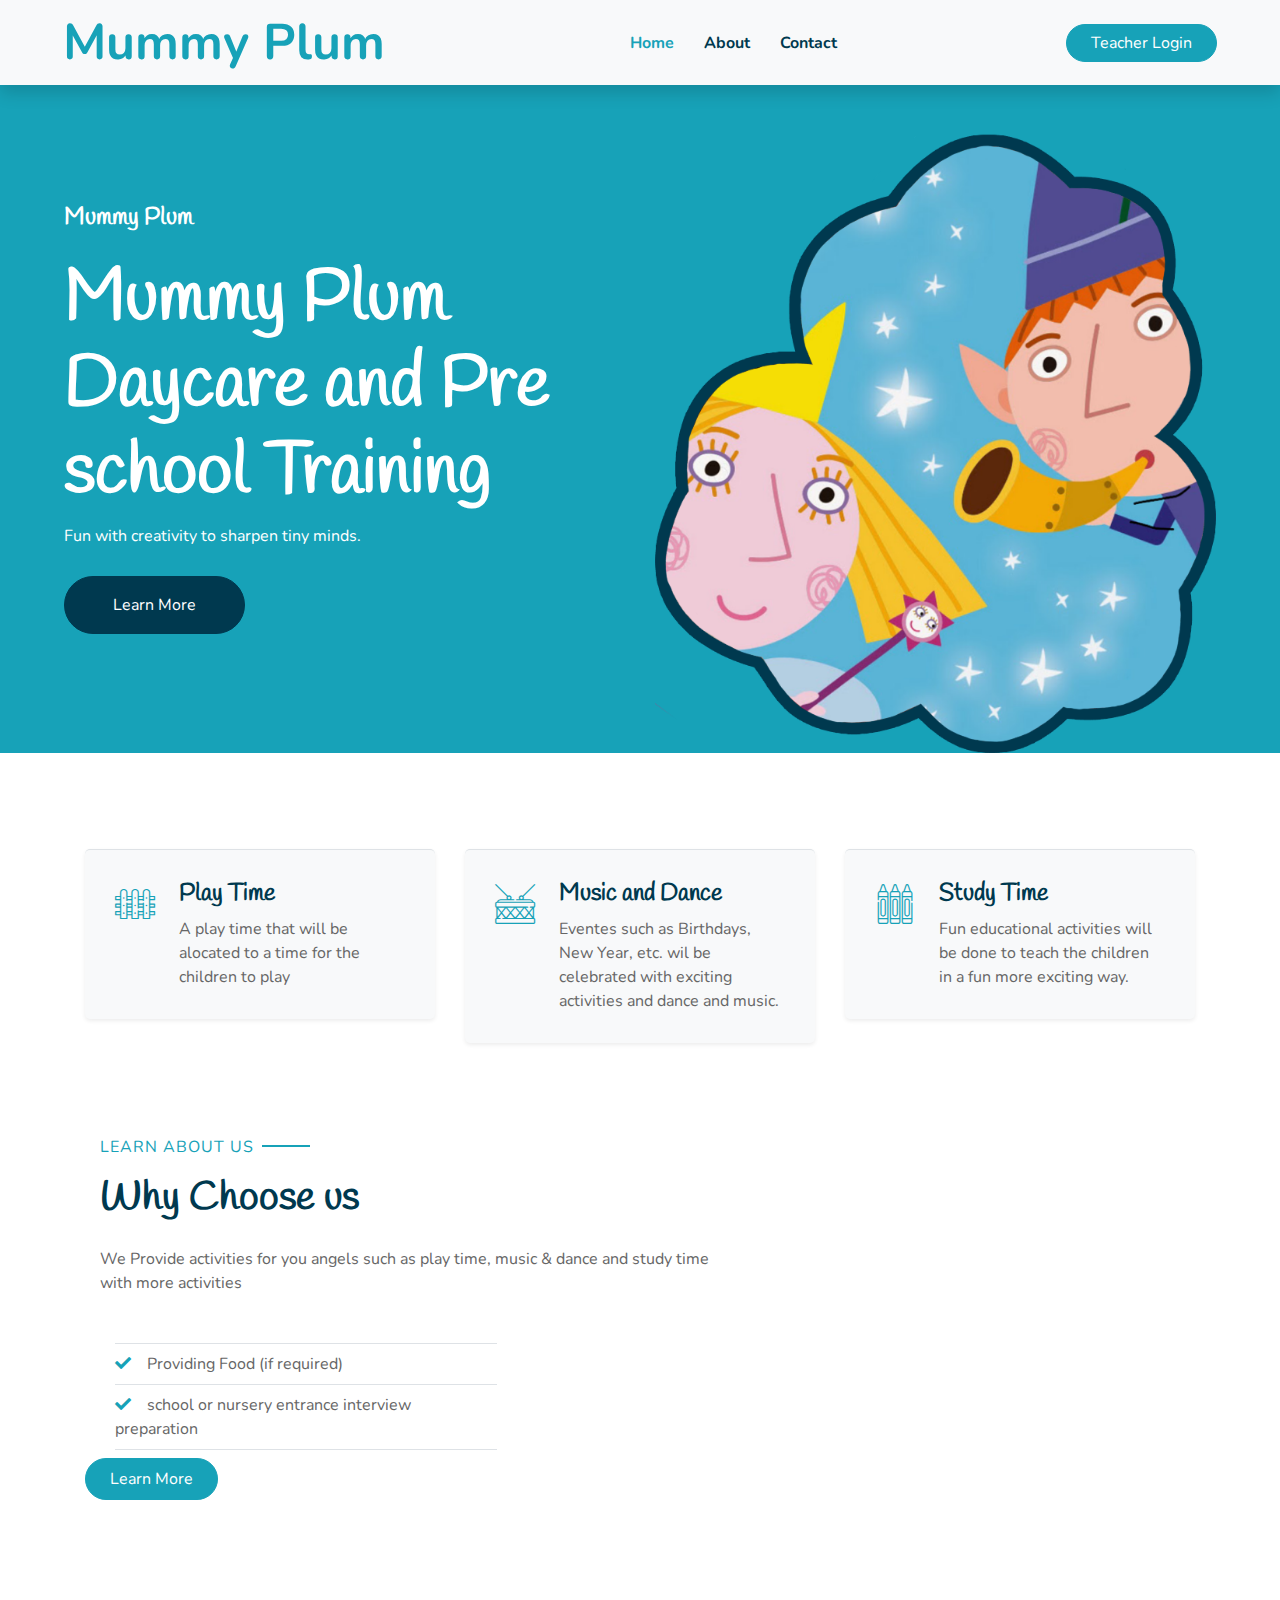
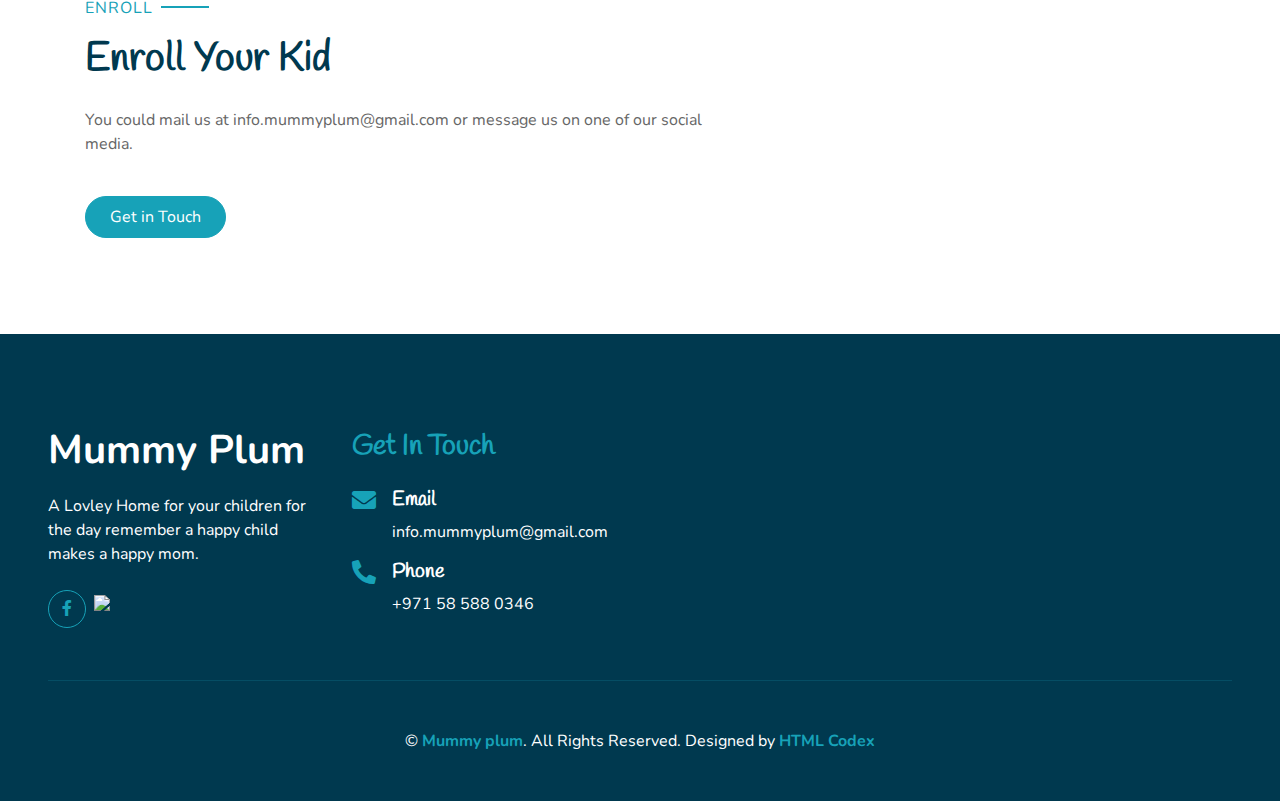
==== index.html @ f296e5bf "donate" ====
<!DOCTYPE html>
<html lang="en">

<head>
    <meta charset="utf-8">
    <title>Mummy Plum</title>
    <meta content="width=device-width, initial-scale=1.0" name="viewport">
    <meta content="Free HTML Templates" name="keywords">
    <meta content="Free HTML Templates" name="description">
    <script async src="https://pagead2.googlesyndication.com/pagead/js/adsbygoogle.js?client=ca-pub-5085505464602337"
     crossorigin="anonymous"></script>
    <!-- Google tag (gtag.js) -->
    <script async src="https://www.googletagmanager.com/gtag/js?id=G-MSSKJ3GMBH"></script>
    <script>
      window.dataLayer = window.dataLayer || [];
      function gtag(){dataLayer.push(arguments);}
      gtag('js', new Date());

      gtag('config', 'G-MSSKJ3GMBH');
    </script>

    <!-- Favicon -->
    <link href="img/favicon.ico" rel="icon">

    <!-- Google Web Fonts -->
    <link rel="preconnect" href="https://fonts.gstatic.com">
    <link href="https://fonts.googleapis.com/css2?family=Handlee&family=Nunito&display=swap" rel="stylesheet">

    <!-- Font Awesome -->
    <link href="https://cdnjs.cloudflare.com/ajax/libs/font-awesome/5.10.0/css/all.min.css" rel="stylesheet">

    <!-- Flaticon Font -->
    <link href="lib/flaticon/font/flaticon.css" rel="stylesheet">

    <!-- Libraries Stylesheet -->
    <link href="lib/owlcarousel/assets/owl.carousel.min.css" rel="stylesheet">
    <link href="lib/lightbox/css/lightbox.min.css" rel="stylesheet">

    <!-- Customized Bootstrap Stylesheet -->
    <link href="css/style.css" rel="stylesheet">
</head>

<body>
    <!-- Navbar Start -->
    <div class="container-fluid bg-light position-relative shadow">
        <nav class="navbar navbar-expand-lg bg-light navbar-light py-3 py-lg-0 px-0 px-lg-5">
            <a href="index.html" class="navbar-brand font-weight-bold text-secondary" style="font-size: 50px;">
              <!--  <i class="flaticon-043-teddy-bear"></i> -->
                <span class="text-primary">Mummy Plum</span>
            </a>
            <button type="button" class="navbar-toggler" data-toggle="collapse" data-target="#navbarCollapse">
                <span class="navbar-toggler-icon"></span>
            </button>
            <div class="collapse navbar-collapse justify-content-between" id="navbarCollapse">
                <div class="navbar-nav font-weight-bold mx-auto py-0">
                    <a href="index.html" class="nav-item nav-link active">Home</a>
                    <a href="about.html" class="nav-item nav-link">About</a>
        <!--              <a href="class.html" class="nav-item nav-link">Classes</a>
                  <a href="team.html" class="nav-item nav-link">Teachers</a>
                    <a href="gallery.html" class="nav-item nav-link">Gallery</a>
                    <div class="nav-item dropdown">
                        <a href="#" class="nav-link dropdown-toggle" data-toggle="dropdown">Pages</a>
                        <div class="dropdown-menu rounded-0 m-0">
                            <a href="blog.html" class="dropdown-item">Blog Grid</a>
                            <a href="single.html" class="dropdown-item">Blog Detail</a>
                        </div>
                    </div> -->
                    <a href="contact.html" class="nav-item nav-link">Contact</a>
                </div>
                <a href="http://192.168.211.1/attendance-php/index.php" class="btn btn-primary px-4">Teacher Login</a>
            </div>
        </nav>
    </div>
    <!-- Navbar End -->


    <!-- Header Start -->
    <script src="https://apps.elfsight.com/p/platform.js" defer></script>
    <div class="elfsight-app-9c8aad02-a814-48ae-8482-3a5c545f2a5e"></div>
    <div class="container-fluid bg-primary px-0 px-md-5 mb-5">
        <div class="row align-items-center px-3">
            <div class="col-lg-6 text-center text-lg-left">
                <h4 class="text-white mb-4 mt-5 mt-lg-0">Mummy Plum</h4>
                <h1 class="display-3 font-weight-bold text-white">Mummy Plum Daycare and Pre school Training</h1>
                <p class="text-white mb-4">Fun with creativity to sharpen tiny minds.</p>
                <a href="about.html" class="btn btn-secondary mt-1 py-3 px-5">Learn More</a>
            </div>
                <div class="col-lg-6 text-center text-lg-right">
                <img class="img-fluid mt-5" src="img/uh.png" alt="">
            </div> 
        </div>
    </div>
    <!-- Header End -->


    <!-- Facilities Start -->
    <div class="container-fluid pt-5">
        <div class="container pb-3">
            <div class="row">
                <div class="col-lg-4 col-md-6 pb-1">
                    <div class="d-flex bg-light shadow-sm border-top rounded mb-4" style="padding: 30px;">
                        <i class="flaticon-050-fence h1 font-weight-normal text-primary mb-3"></i>
                        <div class="pl-4">
                            <h4>Play Time</h4>
                            <p class="m-0">A play time that will be alocated to a time for the children to play</p>
                        </div>
                    </div>
                </div>
                <div class="col-lg-4 col-md-6 pb-1">
                    <div class="d-flex bg-light shadow-sm border-top rounded mb-4" style="padding: 30px;">
                        <i class="flaticon-022-drum h1 font-weight-normal text-primary mb-3"></i>
                        <div class="pl-4">
                            <h4>Music and Dance</h4>
                            <p class="m-0">Eventes such as Birthdays, New Year, etc. wil be celebrated with exciting activities and dance and music.</p>
                        </div>
                    </div>
                </div>
                <div class="col-lg-4 col-md-6 pb-1">
                    <div class="d-flex bg-light shadow-sm border-top rounded mb-4" style="padding: 30px;">
                        <i class="flaticon-030-crayons h1 font-weight-normal text-primary mb-3"></i>
                        <div class="pl-4">
                            <h4>Study Time</h4>
                            <p class="m-0">Fun educational activities will be done to teach the children in a fun more exciting way.</p>
                        </div>
                    </div>
                </div>
 <!--                <div class="col-lg-4 col-md-6 pb-1">
                    <div class="d-flex bg-light shadow-sm border-top rounded mb-4" style="padding: 30px;">
                        <i class="flaticon-047-backpack h1 font-weight-normal text-primary mb-3"></i>
                        <div class="pl-4">
                            <h4>Safe Transportation</h4>
                            <p class="m-0">Kasd labore kasd et dolor est rebum dolor ut, clita dolor vero lorem amet elitr vero...</p>
                        </div>
                    </div>
                </div>
              <div class="col-lg-4 col-md-6 pb-1">
                    <div class="d-flex bg-light shadow-sm border-top rounded mb-4" style="padding: 30px;">
                        <i class="flaticon-025-sandwich h1 font-weight-normal text-primary mb-3"></i>
                        <div class="pl-4">
                            <h4>Healthy food</h4>
                            <p class="m-0">Kasd labore kasd et dolor est rebum dolor ut, clita dolor vero lorem amet elitr vero...</p>
                        </div>
                    </div>
                </div>
                <div class="col-lg-4 col-md-6 pb-1">
                    <div class="d-flex bg-light shadow-sm border-top rounded mb-4" style="padding: 30px;">
                        <i class="flaticon-047-backpack h1 font-weight-normal text-primary mb-3"></i>
                        <div class="pl-4">
                            <h4>Educational Tour</h4>
                            <p class="m-0">Kasd labore kasd et dolor est rebum dolor ut, clita dolor vero lorem amet elitr vero...</p>
                        </div>
                    </div>
                </div>--> 
            </div>
        </div>
    </div>
    <!-- Facilities Start -->


    <!-- About Start -->
    <div class="container-fluid py-5">
        <div class="container">
            <div class="row align-items-center">
<!--              <div class="col-lg-5"> -->    
<!--                    <img class="img-fluid rounded mb-5 mb-lg-0" src="img/about-1.jpg" alt=""> -->
                </div>
                <div class="col-lg-7">
                    <p class="section-title pr-5"><span class="pr-2">Learn About Us</span></p>
                    <h1 class="mb-4">Why Choose us</h1>
                    <p>We Provide activities for you angels such as play time, music & dance and study time with more activities</p>
                    <div class="row pt-2 pb-4">
<!--                        <div class="col-6 col-md-4">
                        <img class="img-fluid rounded" src="img/about-2.jpg" alt="">
-->
                        </div>
                        <div class="col-6 col-md-8">
                            <ul class="list-inline m-0">
                                <li class="py-2 border-top border-bottom"><i class="fa fa-check text-primary mr-3"></i>Providing Food (if required)</li>
                                <li class="py-2 border-bottom"><i class="fa fa-check text-primary mr-3"></i>school or nursery entrance interview preparation</li>
                            </ul>
                        </div>
                    </div>
                    <a href="about.html" class="btn btn-primary mt-2 py-2 px-4">Learn More</a>
                </div>
            </div>
        </div>
    </div>
    <!-- About End -->


    <!-- Class Start -->
    <!--<div class="container-fluid pt-5">
        <div class="container">
            <div class="text-center pb-2">
                <p class="section-title px-5"><span class="px-2">Popular Classes</span></p>
                <h1 class="mb-4">Classes for Your Kids</h1>
            </div>
            <div class="row">
                <div class="col-lg-4 mb-5">
                    <div class="card border-0 bg-light shadow-sm pb-2">
                        <img class="card-img-top mb-2" src="img/class-1.jpg" alt="">
                        <div class="card-body text-center">
                            <h4 class="card-title">Drawing Class</h4>
                            <p class="card-text">Justo ea diam stet diam ipsum no sit, ipsum vero et et diam ipsum duo et no et, ipsum ipsum erat duo amet clita duo</p>
                        </div>
                        <div class="card-footer bg-transparent py-4 px-5">
                            <div class="row border-bottom">
                                <div class="col-6 py-1 text-right border-right"><strong>Age of Kids</strong></div>
                                <div class="col-6 py-1">3 - 6 Years</div>
                            </div>
                            <div class="row border-bottom">
                                <div class="col-6 py-1 text-right border-right"><strong>Total Seats</strong></div>
                                <div class="col-6 py-1">40 Seats</div>
                            </div>
                            <div class="row border-bottom">
                                <div class="col-6 py-1 text-right border-right"><strong>Class Time</strong></div>
                                <div class="col-6 py-1">08:00 - 10:00</div>
                            </div>
                            <div class="row">
                                <div class="col-6 py-1 text-right border-right"><strong>Tution Fee</strong></div>
                                <div class="col-6 py-1">$290 / Month</div>
                            </div>
                        </div>
                        <a href="" class="btn btn-primary px-4 mx-auto mb-4">Join Now</a>
                    </div>
                </div>
                <div class="col-lg-4 mb-5">
                    <div class="card border-0 bg-light shadow-sm pb-2">
                        <img class="card-img-top mb-2" src="img/class-2.jpg" alt="">
                        <div class="card-body text-center">
                            <h4 class="card-title">Language Learning</h4>
                            <p class="card-text">Justo ea diam stet diam ipsum no sit, ipsum vero et et diam ipsum duo et no et, ipsum ipsum erat duo amet clita duo</p>
                        </div>
                        <div class="card-footer bg-transparent py-4 px-5">
                            <div class="row border-bottom">
                                <div class="col-6 py-1 text-right border-right"><strong>Age of Kids</strong></div>
                                <div class="col-6 py-1">3 - 6 Years</div>
                            </div>
                            <div class="row border-bottom">
                                <div class="col-6 py-1 text-right border-right"><strong>Total Seats</strong></div>
                                <div class="col-6 py-1">40 Seats</div>
                            </div>
                            <div class="row border-bottom">
                                <div class="col-6 py-1 text-right border-right"><strong>Class Time</strong></div>
                                <div class="col-6 py-1">08:00 - 10:00</div>
                            </div>
                            <div class="row">
                                <div class="col-6 py-1 text-right border-right"><strong>Tution Fee</strong></div>
                                <div class="col-6 py-1">$290 / Month</div>
                            </div>
                        </div>
                        <a href="" class="btn btn-primary px-4 mx-auto mb-4">Join Now</a>
                    </div>
                </div>
                <div class="col-lg-4 mb-5">
                    <div class="card border-0 bg-light shadow-sm pb-2">
                        <img class="card-img-top mb-2" src="img/class-3.jpg" alt="">
                        <div class="card-body text-center">
                            <h4 class="card-title">Basic Science</h4>
                            <p class="card-text">Justo ea diam stet diam ipsum no sit, ipsum vero et et diam ipsum duo et no et, ipsum ipsum erat duo amet clita duo</p>
                        </div>
                        <div class="card-footer bg-transparent py-4 px-5">
                            <div class="row border-bottom">
                                <div class="col-6 py-1 text-right border-right"><strong>Age of Kids</strong></div>
                                <div class="col-6 py-1">3 - 6 Years</div>
                            </div>
                            <div class="row border-bottom">
                                <div class="col-6 py-1 text-right border-right"><strong>Total Seats</strong></div>
                                <div class="col-6 py-1">40 Seats</div>
                            </div>
                            <div class="row border-bottom">
                                <div class="col-6 py-1 text-right border-right"><strong>Class Time</strong></div>
                                <div class="col-6 py-1">08:00 - 10:00</div>
                            </div>
                            <div class="row">
                                <div class="col-6 py-1 text-right border-right"><strong>Tution Fee</strong></div>
                                <div class="col-6 py-1">$290 / Month</div>
                            </div>
                        </div>
                        <a href="" class="btn btn-primary px-4 mx-auto mb-4">Join Now</a>
                    </div>
                </div>
            </div>
        </div>
    </div>
    <!-- Class End --> 

    <!-- Registration Start -->
    <div class="container-fluid py-5">
        <div class="container">
            <div class="row align-items-center">
                <div class="col-lg-7 mb-5 mb-lg-0">
                    <p class="section-title pr-5"><span class="pr-2">Enroll</span></p>
                    <h1 class="mb-4">Enroll Your Kid</h1>
                    <p>You could mail us at info.mummyplum@gmail.com or message us on one of our social media.</p>
                    <ul class="list-inline m-0">
                   <!--  <li class="py-2"><i class="fa fa-check text-success mr-3"></i></li>
                        <li class="py-2"><i class="fa fa-check text-success mr-3"></i>Etsea et sit dolor amet ipsum</li>
                        <li class="py-2"><i class="fa fa-check text-success mr-3"></i>Diam dolor diam elitripsum vero.</li> -->
                    </ul>
                    <a href="contact.html" class="btn btn-primary mt-4 py-2 px-4">Get in Touch</a>
                </div>
 <!--                   <div class="card border-0">
                        <div class="card-header bg-secondary text-center p-4">
                            <h1 class="text-white m-0">Book A Seat</h1>
                        </div>
                        <div class="card-body rounded-bottom bg-primary p-5">
                            <form>
                                <div class="form-group">
                                    <input type="text" class="form-control border-0 p-4" placeholder="Your Name" required="required" />
                                </div>
                                <div class="form-group">
                                    <input type="email" class="form-control border-0 p-4" placeholder="Your Email" required="required" />
                                </div>
                                <div class="form-group">
                                    <select class="custom-select border-0 px-4" style="height: 47px;">
                                        <option selected>Select A Class</option>
                                        <option value="1">Class 1</option>
                                        <option value="2">Class 1</option>
                                        <option value="3">Class 1</option>
                                    </select>
                                </div>
                                <div>
                                    <button class="btn btn-secondary btn-block border-0 py-3" type="submit">Book Now</button>
                                </div>
                            </form>
                        </div>
                    </div>
                </div> -->
            </div>
        </div>
    </div>
    <!-- Registration End -->


    <!-- Team Start -->
    <!-- <div class="container-fluid pt-5">
        <div class="container">
            <div class="text-center pb-2">
                <p class="section-title px-5"><span class="px-2">Our Teachers</span></p>
                <h1 class="mb-4">Meet Our Teachers</h1>
            </div>
            <div class="row">
                <div class="col-md-6 col-lg-3 text-center team mb-5">
                    <div class="position-relative overflow-hidden mb-4" style="border-radius: 100%;">
                        <img class="img-fluid w-100" src="img/team-1.jpg" alt="" >
                        <div
                            class="team-social d-flex align-items-center justify-content-center w-100 h-100 position-absolute">
                            <a class="btn btn-outline-light text-center mr-2 px-0" style="width: 38px; height: 38px;"
                                href="#"><i class="fab fa-twitter"></i></a>
                            <a class="btn btn-outline-light text-center mr-2 px-0" style="width: 38px; height: 38px;"
                                href="#"><i class="fab fa-facebook-f"></i></a>
                            <a class="btn btn-outline-light text-center px-0" style="width: 38px; height: 38px;"
                                href="#"><i class="fab fa-linkedin-in"></i></a>
                        </div>
                    </div>
                    <h4>Julia Smith</h4>
                    <i>Music Teacher</i>
                </div>
                <div class="col-md-6 col-lg-3 text-center team mb-5">
                    <div class="position-relative overflow-hidden mb-4" style="border-radius: 100%;">
                        <img class="img-fluid w-100" src="img/team-2.jpg" alt="" >
                        <div
                            class="team-social d-flex align-items-center justify-content-center w-100 h-100 position-absolute">
                            <a class="btn btn-outline-light text-center mr-2 px-0" style="width: 38px; height: 38px;"
                                href="#"><i class="fab fa-twitter"></i></a>
                            <a class="btn btn-outline-light text-center mr-2 px-0" style="width: 38px; height: 38px;"
                                href="#"><i class="fab fa-facebook-f"></i></a>
                            <a class="btn btn-outline-light text-center px-0" style="width: 38px; height: 38px;"
                                href="#"><i class="fab fa-linkedin-in"></i></a>
                        </div>
                    </div>
                    <h4>Jhon Doe</h4>
                    <i>Language Teacher</i>
                </div>
                <div class="col-md-6 col-lg-3 text-center team mb-5">
                    <div class="position-relative overflow-hidden mb-4" style="border-radius: 100%;">
                        <img class="img-fluid w-100" src="img/team-3.jpg" alt="" >
                        <div
                            class="team-social d-flex align-items-center justify-content-center w-100 h-100 position-absolute">
                            <a class="btn btn-outline-light text-center mr-2 px-0" style="width: 38px; height: 38px;"
                                href="#"><i class="fab fa-twitter"></i></a>
                            <a class="btn btn-outline-light text-center mr-2 px-0" style="width: 38px; height: 38px;"
                                href="#"><i class="fab fa-facebook-f"></i></a>
                            <a class="btn btn-outline-light text-center px-0" style="width: 38px; height: 38px;"
                                href="#"><i class="fab fa-linkedin-in"></i></a>
                        </div>
                    </div>
                    <h4>Mollie Ross</h4>
                    <i>Dance Teacher</i>
                </div>
                <div class="col-md-6 col-lg-3 text-center team mb-5">
                    <div class="position-relative overflow-hidden mb-4" style="border-radius: 100%;">
                        <img class="img-fluid w-100" src="img/team-4.jpg" alt="" >
                        <div
                            class="team-social d-flex align-items-center justify-content-center w-100 h-100 position-absolute">
                            <a class="btn btn-outline-light text-center mr-2 px-0" style="width: 38px; height: 38px;"
                                href="#"><i class="fab fa-twitter"></i></a>
                            <a class="btn btn-outline-light text-center mr-2 px-0" style="width: 38px; height: 38px;"
                                href="#"><i class="fab fa-facebook-f"></i></a>
                            <a class="btn btn-outline-light text-center px-0" style="width: 38px; height: 38px;"
                                href="#"><i class="fab fa-linkedin-in"></i></a>
                        </div>
                    </div>
                    <h4>Donald John</h4>
                    <i>Art Teacher</i>
                </div>
            </div>
        </div>
    </div>
-->
    <!-- Team End --> 


    <!-- Testimonial Start -->
  <!--   <div class="container-fluid py-5">
        <div class="container p-0">
            <div class="text-center pb-2">
                <p class="section-title px-5"><span class="px-2">Testimonial</span></p>
                <h1 class="mb-4">What Parents Say!</h1>
            </div>
            <div class="owl-carousel testimonial-carousel">
                <div class="testimonial-item px-3">
                    <div class="bg-light shadow-sm rounded mb-4 p-4">
                        <h3 class="fas fa-quote-left text-primary mr-3"></h3>
                        Sed ea amet kasd elitr stet, stet rebum et ipsum est duo elitr eirmod clita lorem. Dolor tempor ipsum clita
                    </div>
                    <div class="d-flex align-items-center">
                        <img class="rounded-circle" src="img/testimonial-1.jpg" style="width: 70px; height: 70px;" alt="Image">
                        <div class="pl-3">
                            <h5>Parent Name</h5>
                            <i>Profession</i>
                        </div>
                    </div>
                </div>
                <div class="testimonial-item px-3">
                    <div class="bg-light shadow-sm rounded mb-4 p-4">
                        <h3 class="fas fa-quote-left text-primary mr-3"></h3>
                        Sed ea amet kasd elitr stet, stet rebum et ipsum est duo elitr eirmod clita lorem. Dolor tempor ipsum clita
                    </div>
                    <div class="d-flex align-items-center">
                        <img class="rounded-circle" src="img/testimonial-2.jpg" style="width: 70px; height: 70px;" alt="Image">
                        <div class="pl-3">
                            <h5>Parent Name</h5>
                            <i>Profession</i>
                        </div>
                    </div>
                </div>
                <div class="testimonial-item px-3">
                    <div class="bg-light shadow-sm rounded mb-4 p-4">
                        <h3 class="fas fa-quote-left text-primary mr-3"></h3>
                        Sed ea amet kasd elitr stet, stet rebum et ipsum est duo elitr eirmod clita lorem. Dolor tempor ipsum clita
                    </div>
                    <div class="d-flex align-items-center">
                        <img class="rounded-circle" src="img/testimonial-3.jpg" style="width: 70px; height: 70px;" alt="Image">
                        <div class="pl-3">
                            <h5>Parent Name</h5>
                            <i>Profession</i>
                        </div>
                    </div>
                </div>
                <div class="testimonial-item px-3">
                    <div class="bg-light shadow-sm rounded mb-4 p-4">
                        <h3 class="fas fa-quote-left text-primary mr-3"></h3>
                        Sed ea amet kasd elitr stet, stet rebum et ipsum est duo elitr eirmod clita lorem. Dolor tempor ipsum clita
                    </div>
                    <div class="d-flex align-items-center">
                        <img class="rounded-circle" src="img/testimonial-4.jpg" style="width: 70px; height: 70px;" alt="Image">
                        <div class="pl-3">
                            <h5>Parent Name</h5>
                            <i>Profession</i>
                        </div>
                    </div>
                </div>
            </div>
        </div>
    </div> 
-->
    <!-- Testimonial End --> 


    <!-- Blog Start -->
    <!--
    <div class="container-fluid pt-5">
        <div class="container">
            <div class="text-center pb-2">
                <p class="section-title px-5"><span class="px-2">Latest Blog</span></p>
                <h1 class="mb-4">Latest Articles From Blog</h1>
            </div>
            <div class="row pb-3">
                <div class="col-lg-4 mb-4">
                    <div class="card border-0 shadow-sm mb-2">
                        <img class="card-img-top mb-2" src="img/blog-1.jpg" alt="">
                        <div class="card-body bg-light text-center p-4">
                            <h4 class="">Diam amet eos at no eos</h4>
                            <div class="d-flex justify-content-center mb-3">
                                <small class="mr-3"><i class="fa fa-user text-primary"></i> Admin</small>
                                <small class="mr-3"><i class="fa fa-folder text-primary"></i> Web Design</small>
                                <small class="mr-3"><i class="fa fa-comments text-primary"></i> 15</small>
                            </div>
                            <p>Sed kasd sea sed at elitr sed ipsum justo, sit nonumy diam eirmod, duo et sed sit eirmod kasd clita tempor dolor stet lorem. Tempor ipsum justo amet stet...</p>
                            <a href="" class="btn btn-primary px-4 mx-auto my-2">Read More</a>
                        </div>
                    </div>
                </div>
                <div class="col-lg-4 mb-4">
                    <div class="card border-0 shadow-sm mb-2">
                        <img class="card-img-top mb-2" src="img/blog-2.jpg" alt="">
                        <div class="card-body bg-light text-center p-4">
                            <h4 class="">Diam amet eos at no eos</h4>
                            <div class="d-flex justify-content-center mb-3">
                                <small class="mr-3"><i class="fa fa-user text-primary"></i> Admin</small>
                                <small class="mr-3"><i class="fa fa-folder text-primary"></i> Web Design</small>
                                <small class="mr-3"><i class="fa fa-comments text-primary"></i> 15</small>
                            </div>
                            <p>Sed kasd sea sed at elitr sed ipsum justo, sit nonumy diam eirmod, duo et sed sit eirmod kasd clita tempor dolor stet lorem. Tempor ipsum justo amet stet...</p>
                            <a href="" class="btn btn-primary px-4 mx-auto my-2">Read More</a>
                        </div>
                    </div>
                </div>
                <div class="col-lg-4 mb-4">
                    <div class="card border-0 shadow-sm mb-2">
                        <img class="card-img-top mb-2" src="img/blog-3.jpg" alt="">
                        <div class="card-body bg-light text-center p-4">
                            <h4 class="">Diam amet eos at no eos</h4>
                            <div class="d-flex justify-content-center mb-3">
                                <small class="mr-3"><i class="fa fa-user text-primary"></i> Admin</small>
                                <small class="mr-3"><i class="fa fa-folder text-primary"></i> Web Design</small>
                                <small class="mr-3"><i class="fa fa-comments text-primary"></i> 15</small>
                            </div>
                            <p>Sed kasd sea sed at elitr sed ipsum justo, sit nonumy diam eirmod, duo et sed sit eirmod kasd clita tempor dolor stet lorem. Tempor ipsum justo amet stet...</p>
                            <a href="" class="btn btn-primary px-4 mx-auto my-2">Read More</a>
                        </div>
                    </div>
                </div>
            </div>
        </div>
    </div>
-->
    <!-- Blog End -->


    <!-- Footer Start -->
    <div class="container-fluid bg-secondary text-white mt-5 py-5 px-sm-3 px-md-5">
        <div class="row pt-5">
            <div class="col-lg-3 col-md-6 mb-5">
                <a href="" class="navbar-brand font-weight-bold text-primary m-0 mb-4 p-0" style="font-size: 40px; line-height: 40px;">
<!---                    <i class="flaticon-043-teddy-bear"></i> -->
                    <span class="text-white">Mummy Plum</span>
                </a>
                <p>A Lovley Home for your children for the day remember a happy child makes a happy mom.</p>
                <div class="d-flex justify-content-start mt-4">
                
                    <a class="btn btn-outline-primary rounded-circle text-center mr-2 px-0"
                        style="width: 38px; height: 38px;" href="https://www.facebook.com/mummyplumdp.ae"><i class="fab fa-facebook-f"></i></a>
              <!--          <a class="btn btn-outline-primary rounded-circle text-center mr-2 px-0"
                        style="width: 38px; height: 38px;" href="#"><i class="fab fa-twitter"></i></a>
                        <a class="btn btn-outline-primary rounded-circle text-center mr-2 px-0"
                        style="width: 38px; height: 38px;" href="#"><i class="fab fa-dubizzle"></i></a>
                    <a class="btn btn-outline-primary rounded-circle text-center mr-2 px-0"
                        style="width: 38px; height: 38px;" href="#"><i class="fab fa-instagram"></i></a>
                -->
		<a class="suppoprt-me" href="https://www.buymeacoffee.com/mummyplum" target="_blank"><img src="https://img.buymeacoffee.com/button-api/?text=Buy me a Coffee&nbsp&emoji=&slug=marioduarte&button_colour=FF5F5F&font_colour=ffffff&font_family=Cookie&outline_colour=000000&coffee_colour=FFDD00"></a>
                </div>

            </div>
            <div class="col-lg-3 col-md-6 mb-5">
                <h3 class="text-primary mb-4">Get In Touch</h3>
                <div class="d-flex">
  <!--                  <h4 class="fa fa-map-marker-alt text-primary"></h4>
                 <div class="pl-3">
                        <h5 class="text-white">Address</h5>
                        <p>123 Street, New York, USA</p>
                    
                    </div> -->
                </div>
                <div class="d-flex">
                    <h4 class="fa fa-envelope text-primary"></h4>
                    <div class="pl-3">
                        <h5 class="text-white">Email</h5>
                        <p>info.mummyplum@gmail.com</p>
                    </div>
                </div>
                <div class="d-flex">
                    <h4 class="fa fa-phone-alt text-primary"></h4>
                    <div class="pl-3">
                        <h5 class="text-white">Phone</h5>
                        <p>+971 58 588 0346</p>
                    </div>
                </div>
            </div>
            <div class="col-lg-3 col-md-6 mb-5">
 <!--               <h3 class="text-primary mb-4">Quick Links</h3>
                <div class="d-flex flex-column justify-content-start">
                    <a class="text-white mb-2" href="#"><i class="fa fa-angle-right mr-2"></i>Home</a>
                    <a class="text-white mb-2" href="#"><i class="fa fa-angle-right mr-2"></i>About Us</a>
                    <a class="text-white mb-2" href="#"><i class="fa fa-angle-right mr-2"></i>Our Classes</a>
                    <a class="text-white mb-2" href="#"><i class="fa fa-angle-right mr-2"></i>Our Teachers</a>
                    <a class="text-white mb-2" href="#"><i class="fa fa-angle-right mr-2"></i>Our Blog</a>
                    <a class="text-white" href="#"><i class="fa fa-angle-right mr-2"></i>Contact Us</a>
                </div>
            </div>
            <div class="col-lg-3 col-md-6 mb-5">
                <h3 class="text-primary mb-4">Newsletter</h3>
                <form action="">
                    <div class="form-group">
                        <input type="text" class="form-control border-0 py-4" placeholder="Your Name" required="required" />
                    </div>
                    <div class="form-group">
                        <input type="email" class="form-control border-0 py-4" placeholder="Your Email"
                            required="required" />
                    </div> 
                    <div>
                        <button class="btn btn-primary btn-block border-0 py-3" type="submit">Submit Now</button>
                    </div> -->
                </form>
            </div>
        </div>
        <div class="container-fluid pt-5" style="border-top: 1px solid rgba(23, 162, 184, .2);;">
            <p class="m-0 text-center text-white">
                &copy; <a class="text-primary font-weight-bold" href="#">Mummy plum</a>. All Rights Reserved. 
				
				<!--/*** This template is free as long as you keep the footer author’s credit link/attribution link/backlink. If you'd like to use the template without the footer author’s credit link/attribution link/backlink, you can purchase the Credit Removal License from "https://htmlcodex.com/credit-removal". Thank you for your support. ***/-->
				Designed by <a class="text-primary font-weight-bold" href="https://htmlcodex.com">HTML Codex</a>
            </p>
        </div>
    </div>
    <!-- Footer End -->


    <!-- Back to Top -->
    <a href="#" class="btn btn-primary p-3 back-to-top"><i class="fa fa-angle-double-up"></i></a>


    <!-- JavaScript Libraries -->
    <script src="https://code.jquery.com/jquery-3.4.1.min.js"></script>
    <script src="https://stackpath.bootstrapcdn.com/bootstrap/4.4.1/js/bootstrap.bundle.min.js"></script>
    <script src="lib/easing/easing.min.js"></script>
    <script src="lib/owlcarousel/owl.carousel.min.js"></script>
    <script src="lib/isotope/isotope.pkgd.min.js"></script>
    <script src="lib/lightbox/js/lightbox.min.js"></script>

    <!-- Contact Javascript File -->
    <script src="mail/jqBootstrapValidation.min.js"></script>
    <script src="mail/contact.js"></script>

    <!-- Template Javascript -->
    <script src="js/main.js"></script>
</body>

</html>
---- lib/flaticon/font/flaticon.css ----
@font-face {
  font-family: "Flaticon";
  src: url("./Flaticon.eot");
  src: url("./Flaticon.eot?#iefix") format("embedded-opentype"),
       url("./Flaticon.woff2") format("woff2"),
       url("./Flaticon.woff") format("woff"),
       url("./Flaticon.ttf") format("truetype"),
       url("./Flaticon.svg#Flaticon") format("svg");
  font-weight: normal;
  font-style: normal;
}

@media screen and (-webkit-min-device-pixel-ratio:0) {
  @font-face {
    font-family: "Flaticon";
    src: url("./Flaticon.svg#Flaticon") format("svg");
  }
}

[class^="flaticon-"]:before, [class*=" flaticon-"]:before,
[class^="flaticon-"]:after, [class*=" flaticon-"]:after {   
  font-family: Flaticon;
        font-size: 20px;
font-style: normal;
margin-left: 20px;
}

.flaticon-001-swing:before { content: "\f100"; }
.flaticon-002-bricks:before { content: "\f101"; }
.flaticon-003-feeding-bottle:before { content: "\f102"; }
.flaticon-004-balloons:before { content: "\f103"; }
.flaticon-005-marker:before { content: "\f104"; }
.flaticon-006-spinning-top:before { content: "\f105"; }
.flaticon-007-sandbox:before { content: "\f106"; }
.flaticon-008-tambourine:before { content: "\f107"; }
.flaticon-009-bib:before { content: "\f108"; }
.flaticon-010-slide:before { content: "\f109"; }
.flaticon-011-mat:before { content: "\f10a"; }
.flaticon-012-kite:before { content: "\f10b"; }
.flaticon-013-brush:before { content: "\f10c"; }
.flaticon-014-blackboard:before { content: "\f10d"; }
.flaticon-015-potty:before { content: "\f10e"; }
.flaticon-016-apple:before { content: "\f10f"; }
.flaticon-017-toy-car:before { content: "\f110"; }
.flaticon-018-ball:before { content: "\f111"; }
.flaticon-019-pencil:before { content: "\f112"; }
.flaticon-020-rattle:before { content: "\f113"; }
.flaticon-021-juice-box:before { content: "\f114"; }
.flaticon-022-drum:before { content: "\f115"; }
.flaticon-023-girl:before { content: "\f116"; }
.flaticon-024-shape-toy:before { content: "\f117"; }
.flaticon-025-sandwich:before { content: "\f118"; }
.flaticon-026-paper-boat:before { content: "\f119"; }
.flaticon-027-xylophone:before { content: "\f11a"; }
.flaticon-028-kindergarten:before { content: "\f11b"; }
.flaticon-029-clock:before { content: "\f11c"; }
.flaticon-030-crayons:before { content: "\f11d"; }
.flaticon-031-bell:before { content: "\f11e"; }
.flaticon-032-book:before { content: "\f11f"; }
.flaticon-033-blocks:before { content: "\f120"; }
.flaticon-034-popsicle:before { content: "\f121"; }
.flaticon-035-table:before { content: "\f122"; }
.flaticon-036-boy:before { content: "\f123"; }
.flaticon-037-toys:before { content: "\f124"; }
.flaticon-038-locker:before { content: "\f125"; }
.flaticon-039-seesaw:before { content: "\f126"; }
.flaticon-040-puzzle:before { content: "\f127"; }
.flaticon-041-abacus:before { content: "\f128"; }
.flaticon-042-synthesizer:before { content: "\f129"; }
.flaticon-043-teddy-bear:before { content: "\f12a"; }
.flaticon-044-scissors:before { content: "\f12b"; }
.flaticon-045-cookies:before { content: "\f12c"; }
.flaticon-046-bucket:before { content: "\f12d"; }
.flaticon-047-backpack:before { content: "\f12e"; }
.flaticon-048-paper-plane:before { content: "\f12f"; }
.flaticon-049-cutlery:before { content: "\f130"; }
.flaticon-050-fence:before { content: "\f131"; }
---- css/style.css ----
/******* Bootstrap Theming ********/
/*!
 * Bootstrap v4.5.3 (https://getbootstrap.com/)
 * Copyright 2011-2020 The Bootstrap Authors
 * Copyright 2011-2020 Twitter, Inc.
 * Licensed under MIT (https://github.com/twbs/bootstrap/blob/main/LICENSE)
 */
:root {
  --blue: #007bff;
  --indigo: #6610f2;
  --purple: #6f42c1;
  --pink: #e83e8c;
  --red: #dc3545;
  --orange: #fd7e14;
  --yellow: #ffc107;
  --green: #28a745;
  --teal: #20c997;
  --cyan: #17a2b8;
  --white: #fff;
  --gray: #6c757d;
  --gray-dark: #343a40;
  --primary: #17a2b8;
  --secondary: #00394f;
  --success: #28a745;
  --info: #17a2b8;
  --warning: #ffc107;
  --danger: #dc3545;
  --light: #f8f9fa;
  --dark: #343a40;
  --breakpoint-xs: 0;
  --breakpoint-sm: 576px;
  --breakpoint-md: 768px;
  --breakpoint-lg: 992px;
  --breakpoint-xl: 1200px;
  --font-family-sans-serif: "Nunito", sans-serif;
  --font-family-monospace: SFMono-Regular, Menlo, Monaco, Consolas, "Liberation Mono", "Courier New", monospace;
}

*,
*::before,
*::after {
  box-sizing: border-box;
}

html {
  font-family: sans-serif;
  line-height: 1.15;
  -webkit-text-size-adjust: 100%;
  -webkit-tap-highlight-color: rgba(0, 0, 0, 0);
}

article, aside, figcaption, figure, footer, header, hgroup, main, nav, section {
  display: block;
}

body {
  margin: 0;
  font-family: "Nunito", sans-serif;
  font-size: 1rem;
  font-weight: 400;
  line-height: 1.5;
  color: #666666;
  text-align: left;
  background-color: #fff;
}

[tabindex="-1"]:focus:not(:focus-visible) {
  outline: 0 !important;
}

hr {
  box-sizing: content-box;
  height: 0;
  overflow: visible;
}

h1, h2, h3, h4, h5, h6 {
  margin-top: 0;
  margin-bottom: 0.5rem;
}

p {
  margin-top: 0;
  margin-bottom: 1rem;
}

abbr[title],
abbr[data-original-title] {
  text-decoration: underline;
  text-decoration: underline dotted;
  cursor: help;
  border-bottom: 0;
  text-decoration-skip-ink: none;
}

address {
  margin-bottom: 1rem;
  font-style: normal;
  line-height: inherit;
}

ol,
ul,
dl {
  margin-top: 0;
  margin-bottom: 1rem;
}

ol ol,
ul ul,
ol ul,
ul ol {
  margin-bottom: 0;
}

dt {
  font-weight: 700;
}

dd {
  margin-bottom: .5rem;
  margin-left: 0;
}

blockquote {
  margin: 0 0 1rem;
}

b,
strong {
  font-weight: bolder;
}

small {
  font-size: 80%;
}

sub,
sup {
  position: relative;
  font-size: 75%;
  line-height: 0;
  vertical-align: baseline;
}

sub {
  bottom: -.25em;
}

sup {
  top: -.5em;
}

a {
  color: #17a2b8;
  text-decoration: none;
  background-color: transparent;
}

a:hover {
  color: #0f6674;
  text-decoration: underline;
}

a:not([href]):not([class]) {
  color: inherit;
  text-decoration: none;
}

a:not([href]):not([class]):hover {
  color: inherit;
  text-decoration: none;
}

pre,
code,
kbd,
samp {
  font-family: SFMono-Regular, Menlo, Monaco, Consolas, "Liberation Mono", "Courier New", monospace;
  font-size: 1em;
}

pre {
  margin-top: 0;
  margin-bottom: 1rem;
  overflow: auto;
  -ms-overflow-style: scrollbar;
}

figure {
  margin: 0 0 1rem;
}

img {
  vertical-align: middle;
  border-style: none;
}

svg {
  overflow: hidden;
  vertical-align: middle;
}

table {
  border-collapse: collapse;
}

caption {
  padding-top: 0.75rem;
  padding-bottom: 0.75rem;
  color: #6c757d;
  text-align: left;
  caption-side: bottom;
}

th {
  text-align: inherit;
  text-align: -webkit-match-parent;
}

label {
  display: inline-block;
  margin-bottom: 0.5rem;
}

button {
  border-radius: 0;
}

button:focus {
  outline: 1px dotted;
  outline: 5px auto -webkit-focus-ring-color;
}

input,
button,
select,
optgroup,
textarea {
  margin: 0;
  font-family: inherit;
  font-size: inherit;
  line-height: inherit;
}

button,
input {
  overflow: visible;
}

button,
select {
  text-transform: none;
}

[role="button"] {
  cursor: pointer;
}

select {
  word-wrap: normal;
}

button,
[type="button"],
[type="reset"],
[type="submit"] {
  -webkit-appearance: button;
}

button:not(:disabled),
[type="button"]:not(:disabled),
[type="reset"]:not(:disabled),
[type="submit"]:not(:disabled) {
  cursor: pointer;
}

button::-moz-focus-inner,
[type="button"]::-moz-focus-inner,
[type="reset"]::-moz-focus-inner,
[type="submit"]::-moz-focus-inner {
  padding: 0;
  border-style: none;
}

input[type="radio"],
input[type="checkbox"] {
  box-sizing: border-box;
  padding: 0;
}

textarea {
  overflow: auto;
  resize: vertical;
}

fieldset {
  min-width: 0;
  padding: 0;
  margin: 0;
  border: 0;
}

legend {
  display: block;
  width: 100%;
  max-width: 100%;
  padding: 0;
  margin-bottom: .5rem;
  font-size: 1.5rem;
  line-height: inherit;
  color: inherit;
  white-space: normal;
}

@media (max-width: 1200px) {
  legend {
    font-size: calc(1.275rem + 0.3vw) ;
  }
}

progress {
  vertical-align: baseline;
}

[type="number"]::-webkit-inner-spin-button,
[type="number"]::-webkit-outer-spin-button {
  height: auto;
}

[type="search"] {
  outline-offset: -2px;
  -webkit-appearance: none;
}

[type="search"]::-webkit-search-decoration {
  -webkit-appearance: none;
}

::-webkit-file-upload-button {
  font: inherit;
  -webkit-appearance: button;
}

output {
  display: inline-block;
}

summary {
  display: list-item;
  cursor: pointer;
}

template {
  display: none;
}

[hidden] {
  display: none !important;
}

h1, h2, h3, h4, h5, h6,
.h1, .h2, .h3, .h4, .h5, .h6 {
  margin-bottom: 0.5rem;
  font-family: "Handlee", cursive;
  font-weight: bold;
  line-height: 1.2;
  color: #00394f;
}

h1, .h1 {
  font-size: 2.5rem;
}

@media (max-width: 1200px) {
  h1, .h1 {
    font-size: calc(1.375rem + 1.5vw) ;
  }
}

h2, .h2 {
  font-size: 2rem;
}

@media (max-width: 1200px) {
  h2, .h2 {
    font-size: calc(1.325rem + 0.9vw) ;
  }
}

h3, .h3 {
  font-size: 1.75rem;
}

@media (max-width: 1200px) {
  h3, .h3 {
    font-size: calc(1.3rem + 0.6vw) ;
  }
}

h4, .h4 {
  font-size: 1.5rem;
}

@media (max-width: 1200px) {
  h4, .h4 {
    font-size: calc(1.275rem + 0.3vw) ;
  }
}

h5, .h5 {
  font-size: 1.25rem;
}

h6, .h6 {
  font-size: 1rem;
}

.lead {
  font-size: 1.25rem;
  font-weight: 300;
}

.display-1 {
  font-size: 6rem;
  font-weight: 300;
  line-height: 1.2;
}

@media (max-width: 1200px) {
  .display-1 {
    font-size: calc(1.725rem + 5.7vw) ;
  }
}

.display-2 {
  font-size: 5.5rem;
  font-weight: 300;
  line-height: 1.2;
}

@media (max-width: 1200px) {
  .display-2 {
    font-size: calc(1.675rem + 5.1vw) ;
  }
}

.display-3 {
  font-size: 4.5rem;
  font-weight: 300;
  line-height: 1.2;
}

@media (max-width: 1200px) {
  .display-3 {
    font-size: calc(1.575rem + 3.9vw) ;
  }
}

.display-4 {
  font-size: 3.5rem;
  font-weight: 300;
  line-height: 1.2;
}

@media (max-width: 1200px) {
  .display-4 {
    font-size: calc(1.475rem + 2.7vw) ;
  }
}

hr {
  margin-top: 1rem;
  margin-bottom: 1rem;
  border: 0;
  border-top: 1px solid rgba(0, 0, 0, 0.1);
}

small,
.small {
  font-size: 80%;
  font-weight: 400;
}

mark,
.mark {
  padding: 0.2em;
  background-color: #fcf8e3;
}

.list-unstyled {
  padding-left: 0;
  list-style: none;
}

.list-inline {
  padding-left: 0;
  list-style: none;
}

.list-inline-item {
  display: inline-block;
}

.list-inline-item:not(:last-child) {
  margin-right: 0.5rem;
}

.initialism {
  font-size: 90%;
  text-transform: uppercase;
}

.blockquote {
  margin-bottom: 1rem;
  font-size: 1.25rem;
}

.blockquote-footer {
  display: block;
  font-size: 80%;
  color: #6c757d;
}

.blockquote-footer::before {
  content: "\2014\00A0";
}

.img-fluid {
  max-width: 100%;
  height: auto;
}

.img-thumbnail {
  padding: 0.25rem;
  background-color: #fff;
  border: 1px solid #dee2e6;
  border-radius: 5px;
  max-width: 100%;
  height: auto;
}

.figure {
  display: inline-block;
}

.figure-img {
  margin-bottom: 0.5rem;
  line-height: 1;
}

.figure-caption {
  font-size: 90%;
  color: #6c757d;
}

code {
  font-size: 87.5%;
  color: #e83e8c;
  word-wrap: break-word;
}

a > code {
  color: inherit;
}

kbd {
  padding: 0.2rem 0.4rem;
  font-size: 87.5%;
  color: #fff;
  background-color: #212529;
  border-radius: 0.2rem;
}

kbd kbd {
  padding: 0;
  font-size: 100%;
  font-weight: 700;
}

pre {
  display: block;
  font-size: 87.5%;
  color: #212529;
}

pre code {
  font-size: inherit;
  color: inherit;
  word-break: normal;
}

.pre-scrollable {
  max-height: 340px;
  overflow-y: scroll;
}

.container,
.container-fluid,
.container-sm,
.container-md,
.container-lg,
.container-xl {
  width: 100%;
  padding-right: 15px;
  padding-left: 15px;
  margin-right: auto;
  margin-left: auto;
}

@media (min-width: 576px) {
  .container, .container-sm {
    max-width: 540px;
  }
}

@media (min-width: 768px) {
  .container, .container-sm, .container-md {
    max-width: 720px;
  }
}

@media (min-width: 992px) {
  .container, .container-sm, .container-md, .container-lg {
    max-width: 960px;
  }
}

@media (min-width: 1200px) {
  .container, .container-sm, .container-md, .container-lg, .container-xl {
    max-width: 1140px;
  }
}

.row {
  display: flex;
  flex-wrap: wrap;
  margin-right: -15px;
  margin-left: -15px;
}

.no-gutters {
  margin-right: 0;
  margin-left: 0;
}

.no-gutters > .col,
.no-gutters > [class*="col-"] {
  padding-right: 0;
  padding-left: 0;
}

.col-1, .col-2, .col-3, .col-4, .col-5, .col-6, .col-7, .col-8, .col-9, .col-10, .col-11, .col-12, .col,
.col-auto, .col-sm-1, .col-sm-2, .col-sm-3, .col-sm-4, .col-sm-5, .col-sm-6, .col-sm-7, .col-sm-8, .col-sm-9, .col-sm-10, .col-sm-11, .col-sm-12, .col-sm,
.col-sm-auto, .col-md-1, .col-md-2, .col-md-3, .col-md-4, .col-md-5, .col-md-6, .col-md-7, .col-md-8, .col-md-9, .col-md-10, .col-md-11, .col-md-12, .col-md,
.col-md-auto, .col-lg-1, .col-lg-2, .col-lg-3, .col-lg-4, .col-lg-5, .col-lg-6, .col-lg-7, .col-lg-8, .col-lg-9, .col-lg-10, .col-lg-11, .col-lg-12, .col-lg,
.col-lg-auto, .col-xl-1, .col-xl-2, .col-xl-3, .col-xl-4, .col-xl-5, .col-xl-6, .col-xl-7, .col-xl-8, .col-xl-9, .col-xl-10, .col-xl-11, .col-xl-12, .col-xl,
.col-xl-auto {
  position: relative;
  width: 100%;
  padding-right: 15px;
  padding-left: 15px;
}

.col {
  flex-basis: 0;
  flex-grow: 1;
  max-width: 100%;
}

.row-cols-1 > * {
  flex: 0 0 100%;
  max-width: 100%;
}

.row-cols-2 > * {
  flex: 0 0 50%;
  max-width: 50%;
}

.row-cols-3 > * {
  flex: 0 0 33.33333%;
  max-width: 33.33333%;
}

.row-cols-4 > * {
  flex: 0 0 25%;
  max-width: 25%;
}

.row-cols-5 > * {
  flex: 0 0 20%;
  max-width: 20%;
}

.row-cols-6 > * {
  flex: 0 0 16.66667%;
  max-width: 16.66667%;
}

.col-auto {
  flex: 0 0 auto;
  width: auto;
  max-width: 100%;
}

.col-1 {
  flex: 0 0 8.33333%;
  max-width: 8.33333%;
}

.col-2 {
  flex: 0 0 16.66667%;
  max-width: 16.66667%;
}

.col-3 {
  flex: 0 0 25%;
  max-width: 25%;
}

.col-4 {
  flex: 0 0 33.33333%;
  max-width: 33.33333%;
}

.col-5 {
  flex: 0 0 41.66667%;
  max-width: 41.66667%;
}

.col-6 {
  flex: 0 0 50%;
  max-width: 50%;
}

.col-7 {
  flex: 0 0 58.33333%;
  max-width: 58.33333%;
}

.col-8 {
  flex: 0 0 66.66667%;
  max-width: 66.66667%;
}

.col-9 {
  flex: 0 0 75%;
  max-width: 75%;
}

.col-10 {
  flex: 0 0 83.33333%;
  max-width: 83.33333%;
}

.col-11 {
  flex: 0 0 91.66667%;
  max-width: 91.66667%;
}

.col-12 {
  flex: 0 0 100%;
  max-width: 100%;
}

.order-first {
  order: -1;
}

.order-last {
  order: 13;
}

.order-0 {
  order: 0;
}

.order-1 {
  order: 1;
}

.order-2 {
  order: 2;
}

.order-3 {
  order: 3;
}

.order-4 {
  order: 4;
}

.order-5 {
  order: 5;
}

.order-6 {
  order: 6;
}

.order-7 {
  order: 7;
}

.order-8 {
  order: 8;
}

.order-9 {
  order: 9;
}

.order-10 {
  order: 10;
}

.order-11 {
  order: 11;
}

.order-12 {
  order: 12;
}

.offset-1 {
  margin-left: 8.33333%;
}

.offset-2 {
  margin-left: 16.66667%;
}

.offset-3 {
  margin-left: 25%;
}

.offset-4 {
  margin-left: 33.33333%;
}

.offset-5 {
  margin-left: 41.66667%;
}

.offset-6 {
  margin-left: 50%;
}

.offset-7 {
  margin-left: 58.33333%;
}

.offset-8 {
  margin-left: 66.66667%;
}

.offset-9 {
  margin-left: 75%;
}

.offset-10 {
  margin-left: 83.33333%;
}

.offset-11 {
  margin-left: 91.66667%;
}

@media (min-width: 576px) {
  .col-sm {
    flex-basis: 0;
    flex-grow: 1;
    max-width: 100%;
  }
  .row-cols-sm-1 > * {
    flex: 0 0 100%;
    max-width: 100%;
  }
  .row-cols-sm-2 > * {
    flex: 0 0 50%;
    max-width: 50%;
  }
  .row-cols-sm-3 > * {
    flex: 0 0 33.33333%;
    max-width: 33.33333%;
  }
  .row-cols-sm-4 > * {
    flex: 0 0 25%;
    max-width: 25%;
  }
  .row-cols-sm-5 > * {
    flex: 0 0 20%;
    max-width: 20%;
  }
  .row-cols-sm-6 > * {
    flex: 0 0 16.66667%;
    max-width: 16.66667%;
  }
  .col-sm-auto {
    flex: 0 0 auto;
    width: auto;
    max-width: 100%;
  }
  .col-sm-1 {
    flex: 0 0 8.33333%;
    max-width: 8.33333%;
  }
  .col-sm-2 {
    flex: 0 0 16.66667%;
    max-width: 16.66667%;
  }
  .col-sm-3 {
    flex: 0 0 25%;
    max-width: 25%;
  }
  .col-sm-4 {
    flex: 0 0 33.33333%;
    max-width: 33.33333%;
  }
  .col-sm-5 {
    flex: 0 0 41.66667%;
    max-width: 41.66667%;
  }
  .col-sm-6 {
    flex: 0 0 50%;
    max-width: 50%;
  }
  .col-sm-7 {
    flex: 0 0 58.33333%;
    max-width: 58.33333%;
  }
  .col-sm-8 {
    flex: 0 0 66.66667%;
    max-width: 66.66667%;
  }
  .col-sm-9 {
    flex: 0 0 75%;
    max-width: 75%;
  }
  .col-sm-10 {
    flex: 0 0 83.33333%;
    max-width: 83.33333%;
  }
  .col-sm-11 {
    flex: 0 0 91.66667%;
    max-width: 91.66667%;
  }
  .col-sm-12 {
    flex: 0 0 100%;
    max-width: 100%;
  }
  .order-sm-first {
    order: -1;
  }
  .order-sm-last {
    order: 13;
  }
  .order-sm-0 {
    order: 0;
  }
  .order-sm-1 {
    order: 1;
  }
  .order-sm-2 {
    order: 2;
  }
  .order-sm-3 {
    order: 3;
  }
  .order-sm-4 {
    order: 4;
  }
  .order-sm-5 {
    order: 5;
  }
  .order-sm-6 {
    order: 6;
  }
  .order-sm-7 {
    order: 7;
  }
  .order-sm-8 {
    order: 8;
  }
  .order-sm-9 {
    order: 9;
  }
  .order-sm-10 {
    order: 10;
  }
  .order-sm-11 {
    order: 11;
  }
  .order-sm-12 {
    order: 12;
  }
  .offset-sm-0 {
    margin-left: 0;
  }
  .offset-sm-1 {
    margin-left: 8.33333%;
  }
  .offset-sm-2 {
    margin-left: 16.66667%;
  }
  .offset-sm-3 {
    margin-left: 25%;
  }
  .offset-sm-4 {
    margin-left: 33.33333%;
  }
  .offset-sm-5 {
    margin-left: 41.66667%;
  }
  .offset-sm-6 {
    margin-left: 50%;
  }
  .offset-sm-7 {
    margin-left: 58.33333%;
  }
  .offset-sm-8 {
    margin-left: 66.66667%;
  }
  .offset-sm-9 {
    margin-left: 75%;
  }
  .offset-sm-10 {
    margin-left: 83.33333%;
  }
  .offset-sm-11 {
    margin-left: 91.66667%;
  }
}

@media (min-width: 768px) {
  .col-md {
    flex-basis: 0;
    flex-grow: 1;
    max-width: 100%;
  }
  .row-cols-md-1 > * {
    flex: 0 0 100%;
    max-width: 100%;
  }
  .row-cols-md-2 > * {
    flex: 0 0 50%;
    max-width: 50%;
  }
  .row-cols-md-3 > * {
    flex: 0 0 33.33333%;
    max-width: 33.33333%;
  }
  .row-cols-md-4 > * {
    flex: 0 0 25%;
    max-width: 25%;
  }
  .row-cols-md-5 > * {
    flex: 0 0 20%;
    max-width: 20%;
  }
  .row-cols-md-6 > * {
    flex: 0 0 16.66667%;
    max-width: 16.66667%;
  }
  .col-md-auto {
    flex: 0 0 auto;
    width: auto;
    max-width: 100%;
  }
  .col-md-1 {
    flex: 0 0 8.33333%;
    max-width: 8.33333%;
  }
  .col-md-2 {
    flex: 0 0 16.66667%;
    max-width: 16.66667%;
  }
  .col-md-3 {
    flex: 0 0 25%;
    max-width: 25%;
  }
  .col-md-4 {
    flex: 0 0 33.33333%;
    max-width: 33.33333%;
  }
  .col-md-5 {
    flex: 0 0 41.66667%;
    max-width: 41.66667%;
  }
  .col-md-6 {
    flex: 0 0 50%;
    max-width: 50%;
  }
  .col-md-7 {
    flex: 0 0 58.33333%;
    max-width: 58.33333%;
  }
  .col-md-8 {
    flex: 0 0 66.66667%;
    max-width: 66.66667%;
  }
  .col-md-9 {
    flex: 0 0 75%;
    max-width: 75%;
  }
  .col-md-10 {
    flex: 0 0 83.33333%;
    max-width: 83.33333%;
  }
  .col-md-11 {
    flex: 0 0 91.66667%;
    max-width: 91.66667%;
  }
  .col-md-12 {
    flex: 0 0 100%;
    max-width: 100%;
  }
  .order-md-first {
    order: -1;
  }
  .order-md-last {
    order: 13;
  }
  .order-md-0 {
    order: 0;
  }
  .order-md-1 {
    order: 1;
  }
  .order-md-2 {
    order: 2;
  }
  .order-md-3 {
    order: 3;
  }
  .order-md-4 {
    order: 4;
  }
  .order-md-5 {
    order: 5;
  }
  .order-md-6 {
    order: 6;
  }
  .order-md-7 {
    order: 7;
  }
  .order-md-8 {
    order: 8;
  }
  .order-md-9 {
    order: 9;
  }
  .order-md-10 {
    order: 10;
  }
  .order-md-11 {
    order: 11;
  }
  .order-md-12 {
    order: 12;
  }
  .offset-md-0 {
    margin-left: 0;
  }
  .offset-md-1 {
    margin-left: 8.33333%;
  }
  .offset-md-2 {
    margin-left: 16.66667%;
  }
  .offset-md-3 {
    margin-left: 25%;
  }
  .offset-md-4 {
    margin-left: 33.33333%;
  }
  .offset-md-5 {
    margin-left: 41.66667%;
  }
  .offset-md-6 {
    margin-left: 50%;
  }
  .offset-md-7 {
    margin-left: 58.33333%;
  }
  .offset-md-8 {
    margin-left: 66.66667%;
  }
  .offset-md-9 {
    margin-left: 75%;
  }
  .offset-md-10 {
    margin-left: 83.33333%;
  }
  .offset-md-11 {
    margin-left: 91.66667%;
  }
}

@media (min-width: 992px) {
  .col-lg {
    flex-basis: 0;
    flex-grow: 1;
    max-width: 100%;
  }
  .row-cols-lg-1 > * {
    flex: 0 0 100%;
    max-width: 100%;
  }
  .row-cols-lg-2 > * {
    flex: 0 0 50%;
    max-width: 50%;
  }
  .row-cols-lg-3 > * {
    flex: 0 0 33.33333%;
    max-width: 33.33333%;
  }
  .row-cols-lg-4 > * {
    flex: 0 0 25%;
    max-width: 25%;
  }
  .row-cols-lg-5 > * {
    flex: 0 0 20%;
    max-width: 20%;
  }
  .row-cols-lg-6 > * {
    flex: 0 0 16.66667%;
    max-width: 16.66667%;
  }
  .col-lg-auto {
    flex: 0 0 auto;
    width: auto;
    max-width: 100%;
  }
  .col-lg-1 {
    flex: 0 0 8.33333%;
    max-width: 8.33333%;
  }
  .col-lg-2 {
    flex: 0 0 16.66667%;
    max-width: 16.66667%;
  }
  .col-lg-3 {
    flex: 0 0 25%;
    max-width: 25%;
  }
  .col-lg-4 {
    flex: 0 0 33.33333%;
    max-width: 33.33333%;
  }
  .col-lg-5 {
    flex: 0 0 41.66667%;
    max-width: 41.66667%;
  }
  .col-lg-6 {
    flex: 0 0 50%;
    max-width: 50%;
  }
  .col-lg-7 {
    flex: 0 0 58.33333%;
    max-width: 58.33333%;
  }
  .col-lg-8 {
    flex: 0 0 66.66667%;
    max-width: 66.66667%;
  }
  .col-lg-9 {
    flex: 0 0 75%;
    max-width: 75%;
  }
  .col-lg-10 {
    flex: 0 0 83.33333%;
    max-width: 83.33333%;
  }
  .col-lg-11 {
    flex: 0 0 91.66667%;
    max-width: 91.66667%;
  }
  .col-lg-12 {
    flex: 0 0 100%;
    max-width: 100%;
  }
  .order-lg-first {
    order: -1;
  }
  .order-lg-last {
    order: 13;
  }
  .order-lg-0 {
    order: 0;
  }
  .order-lg-1 {
    order: 1;
  }
  .order-lg-2 {
    order: 2;
  }
  .order-lg-3 {
    order: 3;
  }
  .order-lg-4 {
    order: 4;
  }
  .order-lg-5 {
    order: 5;
  }
  .order-lg-6 {
    order: 6;
  }
  .order-lg-7 {
    order: 7;
  }
  .order-lg-8 {
    order: 8;
  }
  .order-lg-9 {
    order: 9;
  }
  .order-lg-10 {
    order: 10;
  }
  .order-lg-11 {
    order: 11;
  }
  .order-lg-12 {
    order: 12;
  }
  .offset-lg-0 {
    margin-left: 0;
  }
  .offset-lg-1 {
    margin-left: 8.33333%;
  }
  .offset-lg-2 {
    margin-left: 16.66667%;
  }
  .offset-lg-3 {
    margin-left: 25%;
  }
  .offset-lg-4 {
    margin-left: 33.33333%;
  }
  .offset-lg-5 {
    margin-left: 41.66667%;
  }
  .offset-lg-6 {
    margin-left: 50%;
  }
  .offset-lg-7 {
    margin-left: 58.33333%;
  }
  .offset-lg-8 {
    margin-left: 66.66667%;
  }
  .offset-lg-9 {
    margin-left: 75%;
  }
  .offset-lg-10 {
    margin-left: 83.33333%;
  }
  .offset-lg-11 {
    margin-left: 91.66667%;
  }
}

@media (min-width: 1200px) {
  .col-xl {
    flex-basis: 0;
    flex-grow: 1;
    max-width: 100%;
  }
  .row-cols-xl-1 > * {
    flex: 0 0 100%;
    max-width: 100%;
  }
  .row-cols-xl-2 > * {
    flex: 0 0 50%;
    max-width: 50%;
  }
  .row-cols-xl-3 > * {
    flex: 0 0 33.33333%;
    max-width: 33.33333%;
  }
  .row-cols-xl-4 > * {
    flex: 0 0 25%;
    max-width: 25%;
  }
  .row-cols-xl-5 > * {
    flex: 0 0 20%;
    max-width: 20%;
  }
  .row-cols-xl-6 > * {
    flex: 0 0 16.66667%;
    max-width: 16.66667%;
  }
  .col-xl-auto {
    flex: 0 0 auto;
    width: auto;
    max-width: 100%;
  }
  .col-xl-1 {
    flex: 0 0 8.33333%;
    max-width: 8.33333%;
  }
  .col-xl-2 {
    flex: 0 0 16.66667%;
    max-width: 16.66667%;
  }
  .col-xl-3 {
    flex: 0 0 25%;
    max-width: 25%;
  }
  .col-xl-4 {
    flex: 0 0 33.33333%;
    max-width: 33.33333%;
  }
  .col-xl-5 {
    flex: 0 0 41.66667%;
    max-width: 41.66667%;
  }
  .col-xl-6 {
    flex: 0 0 50%;
    max-width: 50%;
  }
  .col-xl-7 {
    flex: 0 0 58.33333%;
    max-width: 58.33333%;
  }
  .col-xl-8 {
    flex: 0 0 66.66667%;
    max-width: 66.66667%;
  }
  .col-xl-9 {
    flex: 0 0 75%;
    max-width: 75%;
  }
  .col-xl-10 {
    flex: 0 0 83.33333%;
    max-width: 83.33333%;
  }
  .col-xl-11 {
    flex: 0 0 91.66667%;
    max-width: 91.66667%;
  }
  .col-xl-12 {
    flex: 0 0 100%;
    max-width: 100%;
  }
  .order-xl-first {
    order: -1;
  }
  .order-xl-last {
    order: 13;
  }
  .order-xl-0 {
    order: 0;
  }
  .order-xl-1 {
    order: 1;
  }
  .order-xl-2 {
    order: 2;
  }
  .order-xl-3 {
    order: 3;
  }
  .order-xl-4 {
    order: 4;
  }
  .order-xl-5 {
    order: 5;
  }
  .order-xl-6 {
    order: 6;
  }
  .order-xl-7 {
    order: 7;
  }
  .order-xl-8 {
    order: 8;
  }
  .order-xl-9 {
    order: 9;
  }
  .order-xl-10 {
    order: 10;
  }
  .order-xl-11 {
    order: 11;
  }
  .order-xl-12 {
    order: 12;
  }
  .offset-xl-0 {
    margin-left: 0;
  }
  .offset-xl-1 {
    margin-left: 8.33333%;
  }
  .offset-xl-2 {
    margin-left: 16.66667%;
  }
  .offset-xl-3 {
    margin-left: 25%;
  }
  .offset-xl-4 {
    margin-left: 33.33333%;
  }
  .offset-xl-5 {
    margin-left: 41.66667%;
  }
  .offset-xl-6 {
    margin-left: 50%;
  }
  .offset-xl-7 {
    margin-left: 58.33333%;
  }
  .offset-xl-8 {
    margin-left: 66.66667%;
  }
  .offset-xl-9 {
    margin-left: 75%;
  }
  .offset-xl-10 {
    margin-left: 83.33333%;
  }
  .offset-xl-11 {
    margin-left: 91.66667%;
  }
}

.table {
  width: 100%;
  margin-bottom: 1rem;
  color: #666666;
}

.table th,
.table td {
  padding: 0.75rem;
  vertical-align: top;
  border-top: 1px solid #dee2e6;
}

.table thead th {
  vertical-align: bottom;
  border-bottom: 2px solid #dee2e6;
}

.table tbody + tbody {
  border-top: 2px solid #dee2e6;
}

.table-sm th,
.table-sm td {
  padding: 0.3rem;
}

.table-bordered {
  border: 1px solid #dee2e6;
}

.table-bordered th,
.table-bordered td {
  border: 1px solid #dee2e6;
}

.table-bordered thead th,
.table-bordered thead td {
  border-bottom-width: 2px;
}

.table-borderless th,
.table-borderless td,
.table-borderless thead th,
.table-borderless tbody + tbody {
  border: 0;
}

.table-striped tbody tr:nth-of-type(odd) {
  background-color: rgba(0, 0, 0, 0.05);
}

.table-hover tbody tr:hover {
  color: #666666;
  background-color: rgba(0, 0, 0, 0.075);
}

.table-primary,
.table-primary > th,
.table-primary > td {
  background-color: #bee5eb;
}

.table-primary th,
.table-primary td,
.table-primary thead th,
.table-primary tbody + tbody {
  border-color: #86cfda;
}

.table-hover .table-primary:hover {
  background-color: #abdde5;
}

.table-hover .table-primary:hover > td,
.table-hover .table-primary:hover > th {
  background-color: #abdde5;
}

.table-secondary,
.table-secondary > th,
.table-secondary > td {
  background-color: #b8c8ce;
}

.table-secondary th,
.table-secondary td,
.table-secondary thead th,
.table-secondary tbody + tbody {
  border-color: #7a98a3;
}

.table-hover .table-secondary:hover {
  background-color: #a9bcc4;
}

.table-hover .table-secondary:hover > td,
.table-hover .table-secondary:hover > th {
  background-color: #a9bcc4;
}

.table-success,
.table-success > th,
.table-success > td {
  background-color: #c3e6cb;
}

.table-success th,
.table-success td,
.table-success thead th,
.table-success tbody + tbody {
  border-color: #8fd19e;
}

.table-hover .table-success:hover {
  background-color: #b1dfbb;
}

.table-hover .table-success:hover > td,
.table-hover .table-success:hover > th {
  background-color: #b1dfbb;
}

.table-info,
.table-info > th,
.table-info > td {
  background-color: #bee5eb;
}

.table-info th,
.table-info td,
.table-info thead th,
.table-info tbody + tbody {
  border-color: #86cfda;
}

.table-hover .table-info:hover {
  background-color: #abdde5;
}

.table-hover .table-info:hover > td,
.table-hover .table-info:hover > th {
  background-color: #abdde5;
}

.table-warning,
.table-warning > th,
.table-warning > td {
  background-color: #ffeeba;
}

.table-warning th,
.table-warning td,
.table-warning thead th,
.table-warning tbody + tbody {
  border-color: #ffdf7e;
}

.table-hover .table-warning:hover {
  background-color: #ffe8a1;
}

.table-hover .table-warning:hover > td,
.table-hover .table-warning:hover > th {
  background-color: #ffe8a1;
}

.table-danger,
.table-danger > th,
.table-danger > td {
  background-color: #f5c6cb;
}

.table-danger th,
.table-danger td,
.table-danger thead th,
.table-danger tbody + tbody {
  border-color: #ed969e;
}

.table-hover .table-danger:hover {
  background-color: #f1b0b7;
}

.table-hover .table-danger:hover > td,
.table-hover .table-danger:hover > th {
  background-color: #f1b0b7;
}

.table-light,
.table-light > th,
.table-light > td {
  background-color: #fdfdfe;
}

.table-light th,
.table-light td,
.table-light thead th,
.table-light tbody + tbody {
  border-color: #fbfcfc;
}

.table-hover .table-light:hover {
  background-color: #ececf6;
}

.table-hover .table-light:hover > td,
.table-hover .table-light:hover > th {
  background-color: #ececf6;
}

.table-dark,
.table-dark > th,
.table-dark > td {
  background-color: #c6c8ca;
}

.table-dark th,
.table-dark td,
.table-dark thead th,
.table-dark tbody + tbody {
  border-color: #95999c;
}

.table-hover .table-dark:hover {
  background-color: #b9bbbe;
}

.table-hover .table-dark:hover > td,
.table-hover .table-dark:hover > th {
  background-color: #b9bbbe;
}

.table-active,
.table-active > th,
.table-active > td {
  background-color: rgba(0, 0, 0, 0.075);
}

.table-hover .table-active:hover {
  background-color: rgba(0, 0, 0, 0.075);
}

.table-hover .table-active:hover > td,
.table-hover .table-active:hover > th {
  background-color: rgba(0, 0, 0, 0.075);
}

.table .thead-dark th {
  color: #fff;
  background-color: #343a40;
  border-color: #454d55;
}

.table .thead-light th {
  color: #495057;
  background-color: #e9ecef;
  border-color: #dee2e6;
}

.table-dark {
  color: #fff;
  background-color: #343a40;
}

.table-dark th,
.table-dark td,
.table-dark thead th {
  border-color: #454d55;
}

.table-dark.table-bordered {
  border: 0;
}

.table-dark.table-striped tbody tr:nth-of-type(odd) {
  background-color: rgba(255, 255, 255, 0.05);
}

.table-dark.table-hover tbody tr:hover {
  color: #fff;
  background-color: rgba(255, 255, 255, 0.075);
}

@media (max-width: 575.98px) {
  .table-responsive-sm {
    display: block;
    width: 100%;
    overflow-x: auto;
    -webkit-overflow-scrolling: touch;
  }
  .table-responsive-sm > .table-bordered {
    border: 0;
  }
}

@media (max-width: 767.98px) {
  .table-responsive-md {
    display: block;
    width: 100%;
    overflow-x: auto;
    -webkit-overflow-scrolling: touch;
  }
  .table-responsive-md > .table-bordered {
    border: 0;
  }
}

@media (max-width: 991.98px) {
  .table-responsive-lg {
    display: block;
    width: 100%;
    overflow-x: auto;
    -webkit-overflow-scrolling: touch;
  }
  .table-responsive-lg > .table-bordered {
    border: 0;
  }
}

@media (max-width: 1199.98px) {
  .table-responsive-xl {
    display: block;
    width: 100%;
    overflow-x: auto;
    -webkit-overflow-scrolling: touch;
  }
  .table-responsive-xl > .table-bordered {
    border: 0;
  }
}

.table-responsive {
  display: block;
  width: 100%;
  overflow-x: auto;
  -webkit-overflow-scrolling: touch;
}

.table-responsive > .table-bordered {
  border: 0;
}

.form-control {
  display: block;
  width: 100%;
  height: calc(1.5em + 0.75rem + 2px);
  padding: 0.375rem 0.75rem;
  font-size: 1rem;
  font-weight: 400;
  line-height: 1.5;
  color: #495057;
  background-color: #fff;
  background-clip: padding-box;
  border: 1px solid #ced4da;
  border-radius: 5px;
  transition: border-color 0.15s ease-in-out, box-shadow 0.15s ease-in-out;
}

@media (prefers-reduced-motion: reduce) {
  .form-control {
    transition: none;
  }
}

.form-control::-ms-expand {
  background-color: transparent;
  border: 0;
}

.form-control:-moz-focusring {
  color: transparent;
  text-shadow: 0 0 0 #495057;
}

.form-control:focus {
  color: #495057;
  background-color: #fff;
  border-color: #63d9ec;
  outline: 0;
  box-shadow: 0 0 0 0.2rem rgba(23, 162, 184, 0.25);
}

.form-control::placeholder {
  color: #6c757d;
  opacity: 1;
}

.form-control:disabled, .form-control[readonly] {
  background-color: #e9ecef;
  opacity: 1;
}

input[type="date"].form-control,
input[type="time"].form-control,
input[type="datetime-local"].form-control,
input[type="month"].form-control {
  appearance: none;
}

select.form-control:focus::-ms-value {
  color: #495057;
  background-color: #fff;
}

.form-control-file,
.form-control-range {
  display: block;
  width: 100%;
}

.col-form-label {
  padding-top: calc(0.375rem + 1px);
  padding-bottom: calc(0.375rem + 1px);
  margin-bottom: 0;
  font-size: inherit;
  line-height: 1.5;
}

.col-form-label-lg {
  padding-top: calc(0.5rem + 1px);
  padding-bottom: calc(0.5rem + 1px);
  font-size: 1.25rem;
  line-height: 1.5;
}

.col-form-label-sm {
  padding-top: calc(0.25rem + 1px);
  padding-bottom: calc(0.25rem + 1px);
  font-size: 0.875rem;
  line-height: 1.5;
}

.form-control-plaintext {
  display: block;
  width: 100%;
  padding: 0.375rem 0;
  margin-bottom: 0;
  font-size: 1rem;
  line-height: 1.5;
  color: #666666;
  background-color: transparent;
  border: solid transparent;
  border-width: 1px 0;
}

.form-control-plaintext.form-control-sm, .form-control-plaintext.form-control-lg {
  padding-right: 0;
  padding-left: 0;
}

.form-control-sm {
  height: calc(1.5em + 0.5rem + 2px);
  padding: 0.25rem 0.5rem;
  font-size: 0.875rem;
  line-height: 1.5;
  border-radius: 0.2rem;
}

.form-control-lg {
  height: calc(1.5em + 1rem + 2px);
  padding: 0.5rem 1rem;
  font-size: 1.25rem;
  line-height: 1.5;
  border-radius: 0.3rem;
}

select.form-control[size], select.form-control[multiple] {
  height: auto;
}

textarea.form-control {
  height: auto;
}

.form-group {
  margin-bottom: 1rem;
}

.form-text {
  display: block;
  margin-top: 0.25rem;
}

.form-row {
  display: flex;
  flex-wrap: wrap;
  margin-right: -5px;
  margin-left: -5px;
}

.form-row > .col,
.form-row > [class*="col-"] {
  padding-right: 5px;
  padding-left: 5px;
}

.form-check {
  position: relative;
  display: block;
  padding-left: 1.25rem;
}

.form-check-input {
  position: absolute;
  margin-top: 0.3rem;
  margin-left: -1.25rem;
}

.form-check-input[disabled] ~ .form-check-label,
.form-check-input:disabled ~ .form-check-label {
  color: #6c757d;
}

.form-check-label {
  margin-bottom: 0;
}

.form-check-inline {
  display: inline-flex;
  align-items: center;
  padding-left: 0;
  margin-right: 0.75rem;
}

.form-check-inline .form-check-input {
  position: static;
  margin-top: 0;
  margin-right: 0.3125rem;
  margin-left: 0;
}

.valid-feedback {
  display: none;
  width: 100%;
  margin-top: 0.25rem;
  font-size: 80%;
  color: #28a745;
}

.valid-tooltip {
  position: absolute;
  top: 100%;
  left: 0;
  z-index: 5;
  display: none;
  max-width: 100%;
  padding: 0.25rem 0.5rem;
  margin-top: .1rem;
  font-size: 0.875rem;
  line-height: 1.5;
  color: #fff;
  background-color: rgba(40, 167, 69, 0.9);
  border-radius: 5px;
}

.was-validated :valid ~ .valid-feedback,
.was-validated :valid ~ .valid-tooltip,
.is-valid ~ .valid-feedback,
.is-valid ~ .valid-tooltip {
  display: block;
}

.was-validated .form-control:valid, .form-control.is-valid {
  border-color: #28a745;
  padding-right: calc(1.5em + 0.75rem);
  background-image: url("data:image/svg+xml,%3csvg xmlns='http://www.w3.org/2000/svg' width='8' height='8' viewBox='0 0 8 8'%3e%3cpath fill='%2328a745' d='M2.3 6.73L.6 4.53c-.4-1.04.46-1.4 1.1-.8l1.1 1.4 3.4-3.8c.6-.63 1.6-.27 1.2.7l-4 4.6c-.43.5-.8.4-1.1.1z'/%3e%3c/svg%3e");
  background-repeat: no-repeat;
  background-position: right calc(0.375em + 0.1875rem) center;
  background-size: calc(0.75em + 0.375rem) calc(0.75em + 0.375rem);
}

.was-validated .form-control:valid:focus, .form-control.is-valid:focus {
  border-color: #28a745;
  box-shadow: 0 0 0 0.2rem rgba(40, 167, 69, 0.25);
}

.was-validated textarea.form-control:valid, textarea.form-control.is-valid {
  padding-right: calc(1.5em + 0.75rem);
  background-position: top calc(0.375em + 0.1875rem) right calc(0.375em + 0.1875rem);
}

.was-validated .custom-select:valid, .custom-select.is-valid {
  border-color: #28a745;
  padding-right: calc(0.75em + 2.3125rem);
  background: url("data:image/svg+xml,%3csvg xmlns='http://www.w3.org/2000/svg' width='4' height='5' viewBox='0 0 4 5'%3e%3cpath fill='%23343a40' d='M2 0L0 2h4zm0 5L0 3h4z'/%3e%3c/svg%3e") no-repeat right 0.75rem center/8px 10px, url("data:image/svg+xml,%3csvg xmlns='http://www.w3.org/2000/svg' width='8' height='8' viewBox='0 0 8 8'%3e%3cpath fill='%2328a745' d='M2.3 6.73L.6 4.53c-.4-1.04.46-1.4 1.1-.8l1.1 1.4 3.4-3.8c.6-.63 1.6-.27 1.2.7l-4 4.6c-.43.5-.8.4-1.1.1z'/%3e%3c/svg%3e") #fff no-repeat center right 1.75rem/calc(0.75em + 0.375rem) calc(0.75em + 0.375rem);
}

.was-validated .custom-select:valid:focus, .custom-select.is-valid:focus {
  border-color: #28a745;
  box-shadow: 0 0 0 0.2rem rgba(40, 167, 69, 0.25);
}

.was-validated .form-check-input:valid ~ .form-check-label, .form-check-input.is-valid ~ .form-check-label {
  color: #28a745;
}

.was-validated .form-check-input:valid ~ .valid-feedback,
.was-validated .form-check-input:valid ~ .valid-tooltip, .form-check-input.is-valid ~ .valid-feedback,
.form-check-input.is-valid ~ .valid-tooltip {
  display: block;
}

.was-validated .custom-control-input:valid ~ .custom-control-label, .custom-control-input.is-valid ~ .custom-control-label {
  color: #28a745;
}

.was-validated .custom-control-input:valid ~ .custom-control-label::before, .custom-control-input.is-valid ~ .custom-control-label::before {
  border-color: #28a745;
}

.was-validated .custom-control-input:valid:checked ~ .custom-control-label::before, .custom-control-input.is-valid:checked ~ .custom-control-label::before {
  border-color: #34ce57;
  background-color: #34ce57;
}

.was-validated .custom-control-input:valid:focus ~ .custom-control-label::before, .custom-control-input.is-valid:focus ~ .custom-control-label::before {
  box-shadow: 0 0 0 0.2rem rgba(40, 167, 69, 0.25);
}

.was-validated .custom-control-input:valid:focus:not(:checked) ~ .custom-control-label::before, .custom-control-input.is-valid:focus:not(:checked) ~ .custom-control-label::before {
  border-color: #28a745;
}

.was-validated .custom-file-input:valid ~ .custom-file-label, .custom-file-input.is-valid ~ .custom-file-label {
  border-color: #28a745;
}

.was-validated .custom-file-input:valid:focus ~ .custom-file-label, .custom-file-input.is-valid:focus ~ .custom-file-label {
  border-color: #28a745;
  box-shadow: 0 0 0 0.2rem rgba(40, 167, 69, 0.25);
}

.invalid-feedback {
  display: none;
  width: 100%;
  margin-top: 0.25rem;
  font-size: 80%;
  color: #dc3545;
}

.invalid-tooltip {
  position: absolute;
  top: 100%;
  left: 0;
  z-index: 5;
  display: none;
  max-width: 100%;
  padding: 0.25rem 0.5rem;
  margin-top: .1rem;
  font-size: 0.875rem;
  line-height: 1.5;
  color: #fff;
  background-color: rgba(220, 53, 69, 0.9);
  border-radius: 5px;
}

.was-validated :invalid ~ .invalid-feedback,
.was-validated :invalid ~ .invalid-tooltip,
.is-invalid ~ .invalid-feedback,
.is-invalid ~ .invalid-tooltip {
  display: block;
}

.was-validated .form-control:invalid, .form-control.is-invalid {
  border-color: #dc3545;
  padding-right: calc(1.5em + 0.75rem);
  background-image: url("data:image/svg+xml,%3csvg xmlns='http://www.w3.org/2000/svg' width='12' height='12' fill='none' stroke='%23dc3545' viewBox='0 0 12 12'%3e%3ccircle cx='6' cy='6' r='4.5'/%3e%3cpath stroke-linejoin='round' d='M5.8 3.6h.4L6 6.5z'/%3e%3ccircle cx='6' cy='8.2' r='.6' fill='%23dc3545' stroke='none'/%3e%3c/svg%3e");
  background-repeat: no-repeat;
  background-position: right calc(0.375em + 0.1875rem) center;
  background-size: calc(0.75em + 0.375rem) calc(0.75em + 0.375rem);
}

.was-validated .form-control:invalid:focus, .form-control.is-invalid:focus {
  border-color: #dc3545;
  box-shadow: 0 0 0 0.2rem rgba(220, 53, 69, 0.25);
}

.was-validated textarea.form-control:invalid, textarea.form-control.is-invalid {
  padding-right: calc(1.5em + 0.75rem);
  background-position: top calc(0.375em + 0.1875rem) right calc(0.375em + 0.1875rem);
}

.was-validated .custom-select:invalid, .custom-select.is-invalid {
  border-color: #dc3545;
  padding-right: calc(0.75em + 2.3125rem);
  background: url("data:image/svg+xml,%3csvg xmlns='http://www.w3.org/2000/svg' width='4' height='5' viewBox='0 0 4 5'%3e%3cpath fill='%23343a40' d='M2 0L0 2h4zm0 5L0 3h4z'/%3e%3c/svg%3e") no-repeat right 0.75rem center/8px 10px, url("data:image/svg+xml,%3csvg xmlns='http://www.w3.org/2000/svg' width='12' height='12' fill='none' stroke='%23dc3545' viewBox='0 0 12 12'%3e%3ccircle cx='6' cy='6' r='4.5'/%3e%3cpath stroke-linejoin='round' d='M5.8 3.6h.4L6 6.5z'/%3e%3ccircle cx='6' cy='8.2' r='.6' fill='%23dc3545' stroke='none'/%3e%3c/svg%3e") #fff no-repeat center right 1.75rem/calc(0.75em + 0.375rem) calc(0.75em + 0.375rem);
}

.was-validated .custom-select:invalid:focus, .custom-select.is-invalid:focus {
  border-color: #dc3545;
  box-shadow: 0 0 0 0.2rem rgba(220, 53, 69, 0.25);
}

.was-validated .form-check-input:invalid ~ .form-check-label, .form-check-input.is-invalid ~ .form-check-label {
  color: #dc3545;
}

.was-validated .form-check-input:invalid ~ .invalid-feedback,
.was-validated .form-check-input:invalid ~ .invalid-tooltip, .form-check-input.is-invalid ~ .invalid-feedback,
.form-check-input.is-invalid ~ .invalid-tooltip {
  display: block;
}

.was-validated .custom-control-input:invalid ~ .custom-control-label, .custom-control-input.is-invalid ~ .custom-control-label {
  color: #dc3545;
}

.was-validated .custom-control-input:invalid ~ .custom-control-label::before, .custom-control-input.is-invalid ~ .custom-control-label::before {
  border-color: #dc3545;
}

.was-validated .custom-control-input:invalid:checked ~ .custom-control-label::before, .custom-control-input.is-invalid:checked ~ .custom-control-label::before {
  border-color: #e4606d;
  background-color: #e4606d;
}

.was-validated .custom-control-input:invalid:focus ~ .custom-control-label::before, .custom-control-input.is-invalid:focus ~ .custom-control-label::before {
  box-shadow: 0 0 0 0.2rem rgba(220, 53, 69, 0.25);
}

.was-validated .custom-control-input:invalid:focus:not(:checked) ~ .custom-control-label::before, .custom-control-input.is-invalid:focus:not(:checked) ~ .custom-control-label::before {
  border-color: #dc3545;
}

.was-validated .custom-file-input:invalid ~ .custom-file-label, .custom-file-input.is-invalid ~ .custom-file-label {
  border-color: #dc3545;
}

.was-validated .custom-file-input:invalid:focus ~ .custom-file-label, .custom-file-input.is-invalid:focus ~ .custom-file-label {
  border-color: #dc3545;
  box-shadow: 0 0 0 0.2rem rgba(220, 53, 69, 0.25);
}

.form-inline {
  display: flex;
  flex-flow: row wrap;
  align-items: center;
}

.form-inline .form-check {
  width: 100%;
}

@media (min-width: 576px) {
  .form-inline label {
    display: flex;
    align-items: center;
    justify-content: center;
    margin-bottom: 0;
  }
  .form-inline .form-group {
    display: flex;
    flex: 0 0 auto;
    flex-flow: row wrap;
    align-items: center;
    margin-bottom: 0;
  }
  .form-inline .form-control {
    display: inline-block;
    width: auto;
    vertical-align: middle;
  }
  .form-inline .form-control-plaintext {
    display: inline-block;
  }
  .form-inline .input-group,
  .form-inline .custom-select {
    width: auto;
  }
  .form-inline .form-check {
    display: flex;
    align-items: center;
    justify-content: center;
    width: auto;
    padding-left: 0;
  }
  .form-inline .form-check-input {
    position: relative;
    flex-shrink: 0;
    margin-top: 0;
    margin-right: 0.25rem;
    margin-left: 0;
  }
  .form-inline .custom-control {
    align-items: center;
    justify-content: center;
  }
  .form-inline .custom-control-label {
    margin-bottom: 0;
  }
}

.btn {
  display: inline-block;
  font-weight: 400;
  color: #666666;
  text-align: center;
  vertical-align: middle;
  user-select: none;
  background-color: transparent;
  border: 1px solid transparent;
  padding: 0.375rem 0.75rem;
  font-size: 1rem;
  line-height: 1.5;
  border-radius: 30px;
  transition: color 0.15s ease-in-out, background-color 0.15s ease-in-out, border-color 0.15s ease-in-out, box-shadow 0.15s ease-in-out;
}

@media (prefers-reduced-motion: reduce) {
  .btn {
    transition: none;
  }
}

.btn:hover {
  color: #666666;
  text-decoration: none;
}

.btn:focus, .btn.focus {
  outline: 0;
  box-shadow: 0 0 0 0.2rem rgba(23, 162, 184, 0.25);
}

.btn.disabled, .btn:disabled {
  opacity: 0.65;
}

.btn:not(:disabled):not(.disabled) {
  cursor: pointer;
}

a.btn.disabled,
fieldset:disabled a.btn {
  pointer-events: none;
}

.btn-primary {
  color: #fff;
  background-color: #17a2b8;
  border-color: #17a2b8;
}

.btn-primary:hover {
  color: #fff;
  background-color: #138496;
  border-color: #117a8b;
}

.btn-primary:focus, .btn-primary.focus {
  color: #fff;
  background-color: #138496;
  border-color: #117a8b;
  box-shadow: 0 0 0 0.2rem rgba(58, 176, 195, 0.5);
}

.btn-primary.disabled, .btn-primary:disabled {
  color: #fff;
  background-color: #17a2b8;
  border-color: #17a2b8;
}

.btn-primary:not(:disabled):not(.disabled):active, .btn-primary:not(:disabled):not(.disabled).active,
.show > .btn-primary.dropdown-toggle {
  color: #fff;
  background-color: #117a8b;
  border-color: #10707f;
}

.btn-primary:not(:disabled):not(.disabled):active:focus, .btn-primary:not(:disabled):not(.disabled).active:focus,
.show > .btn-primary.dropdown-toggle:focus {
  box-shadow: 0 0 0 0.2rem rgba(58, 176, 195, 0.5);
}

.btn-secondary {
  color: #fff;
  background-color: #00394f;
  border-color: #00394f;
}

.btn-secondary:hover {
  color: #fff;
  background-color: #001d29;
  border-color: #00141c;
}

.btn-secondary:focus, .btn-secondary.focus {
  color: #fff;
  background-color: #001d29;
  border-color: #00141c;
  box-shadow: 0 0 0 0.2rem rgba(38, 87, 105, 0.5);
}

.btn-secondary.disabled, .btn-secondary:disabled {
  color: #fff;
  background-color: #00394f;
  border-color: #00394f;
}

.btn-secondary:not(:disabled):not(.disabled):active, .btn-secondary:not(:disabled):not(.disabled).active,
.show > .btn-secondary.dropdown-toggle {
  color: #fff;
  background-color: #00141c;
  border-color: #000b0f;
}

.btn-secondary:not(:disabled):not(.disabled):active:focus, .btn-secondary:not(:disabled):not(.disabled).active:focus,
.show > .btn-secondary.dropdown-toggle:focus {
  box-shadow: 0 0 0 0.2rem rgba(38, 87, 105, 0.5);
}

.btn-success {
  color: #fff;
  background-color: #28a745;
  border-color: #28a745;
}

.btn-success:hover {
  color: #fff;
  background-color: #218838;
  border-color: #1e7e34;
}

.btn-success:focus, .btn-success.focus {
  color: #fff;
  background-color: #218838;
  border-color: #1e7e34;
  box-shadow: 0 0 0 0.2rem rgba(72, 180, 97, 0.5);
}

.btn-success.disabled, .btn-success:disabled {
  color: #fff;
  background-color: #28a745;
  border-color: #28a745;
}

.btn-success:not(:disabled):not(.disabled):active, .btn-success:not(:disabled):not(.disabled).active,
.show > .btn-success.dropdown-toggle {
  color: #fff;
  background-color: #1e7e34;
  border-color: #1c7430;
}

.btn-success:not(:disabled):not(.disabled):active:focus, .btn-success:not(:disabled):not(.disabled).active:focus,
.show > .btn-success.dropdown-toggle:focus {
  box-shadow: 0 0 0 0.2rem rgba(72, 180, 97, 0.5);
}

.btn-info {
  color: #fff;
  background-color: #17a2b8;
  border-color: #17a2b8;
}

.btn-info:hover {
  color: #fff;
  background-color: #138496;
  border-color: #117a8b;
}

.btn-info:focus, .btn-info.focus {
  color: #fff;
  background-color: #138496;
  border-color: #117a8b;
  box-shadow: 0 0 0 0.2rem rgba(58, 176, 195, 0.5);
}

.btn-info.disabled, .btn-info:disabled {
  color: #fff;
  background-color: #17a2b8;
  border-color: #17a2b8;
}

.btn-info:not(:disabled):not(.disabled):active, .btn-info:not(:disabled):not(.disabled).active,
.show > .btn-info.dropdown-toggle {
  color: #fff;
  background-color: #117a8b;
  border-color: #10707f;
}

.btn-info:not(:disabled):not(.disabled):active:focus, .btn-info:not(:disabled):not(.disabled).active:focus,
.show > .btn-info.dropdown-toggle:focus {
  box-shadow: 0 0 0 0.2rem rgba(58, 176, 195, 0.5);
}

.btn-warning {
  color: #212529;
  background-color: #ffc107;
  border-color: #ffc107;
}

.btn-warning:hover {
  color: #212529;
  background-color: #e0a800;
  border-color: #d39e00;
}

.btn-warning:focus, .btn-warning.focus {
  color: #212529;
  background-color: #e0a800;
  border-color: #d39e00;
  box-shadow: 0 0 0 0.2rem rgba(222, 170, 12, 0.5);
}

.btn-warning.disabled, .btn-warning:disabled {
  color: #212529;
  background-color: #ffc107;
  border-color: #ffc107;
}

.btn-warning:not(:disabled):not(.disabled):active, .btn-warning:not(:disabled):not(.disabled).active,
.show > .btn-warning.dropdown-toggle {
  color: #212529;
  background-color: #d39e00;
  border-color: #c69500;
}

.btn-warning:not(:disabled):not(.disabled):active:focus, .btn-warning:not(:disabled):not(.disabled).active:focus,
.show > .btn-warning.dropdown-toggle:focus {
  box-shadow: 0 0 0 0.2rem rgba(222, 170, 12, 0.5);
}

.btn-danger {
  color: #fff;
  background-color: #dc3545;
  border-color: #dc3545;
}

.btn-danger:hover {
  color: #fff;
  background-color: #c82333;
  border-color: #bd2130;
}

.btn-danger:focus, .btn-danger.focus {
  color: #fff;
  background-color: #c82333;
  border-color: #bd2130;
  box-shadow: 0 0 0 0.2rem rgba(225, 83, 97, 0.5);
}

.btn-danger.disabled, .btn-danger:disabled {
  color: #fff;
  background-color: #dc3545;
  border-color: #dc3545;
}

.btn-danger:not(:disabled):not(.disabled):active, .btn-danger:not(:disabled):not(.disabled).active,
.show > .btn-danger.dropdown-toggle {
  color: #fff;
  background-color: #bd2130;
  border-color: #b21f2d;
}

.btn-danger:not(:disabled):not(.disabled):active:focus, .btn-danger:not(:disabled):not(.disabled).active:focus,
.show > .btn-danger.dropdown-toggle:focus {
  box-shadow: 0 0 0 0.2rem rgba(225, 83, 97, 0.5);
}

.btn-light {
  color: #212529;
  background-color: #f8f9fa;
  border-color: #f8f9fa;
}

.btn-light:hover {
  color: #212529;
  background-color: #e2e6ea;
  border-color: #dae0e5;
}

.btn-light:focus, .btn-light.focus {
  color: #212529;
  background-color: #e2e6ea;
  border-color: #dae0e5;
  box-shadow: 0 0 0 0.2rem rgba(216, 217, 219, 0.5);
}

.btn-light.disabled, .btn-light:disabled {
  color: #212529;
  background-color: #f8f9fa;
  border-color: #f8f9fa;
}

.btn-light:not(:disabled):not(.disabled):active, .btn-light:not(:disabled):not(.disabled).active,
.show > .btn-light.dropdown-toggle {
  color: #212529;
  background-color: #dae0e5;
  border-color: #d3d9df;
}

.btn-light:not(:disabled):not(.disabled):active:focus, .btn-light:not(:disabled):not(.disabled).active:focus,
.show > .btn-light.dropdown-toggle:focus {
  box-shadow: 0 0 0 0.2rem rgba(216, 217, 219, 0.5);
}

.btn-dark {
  color: #fff;
  background-color: #343a40;
  border-color: #343a40;
}

.btn-dark:hover {
  color: #fff;
  background-color: #23272b;
  border-color: #1d2124;
}

.btn-dark:focus, .btn-dark.focus {
  color: #fff;
  background-color: #23272b;
  border-color: #1d2124;
  box-shadow: 0 0 0 0.2rem rgba(82, 88, 93, 0.5);
}

.btn-dark.disabled, .btn-dark:disabled {
  color: #fff;
  background-color: #343a40;
  border-color: #343a40;
}

.btn-dark:not(:disabled):not(.disabled):active, .btn-dark:not(:disabled):not(.disabled).active,
.show > .btn-dark.dropdown-toggle {
  color: #fff;
  background-color: #1d2124;
  border-color: #171a1d;
}

.btn-dark:not(:disabled):not(.disabled):active:focus, .btn-dark:not(:disabled):not(.disabled).active:focus,
.show > .btn-dark.dropdown-toggle:focus {
  box-shadow: 0 0 0 0.2rem rgba(82, 88, 93, 0.5);
}

.btn-outline-primary {
  color: #17a2b8;
  border-color: #17a2b8;
}

.btn-outline-primary:hover {
  color: #fff;
  background-color: #17a2b8;
  border-color: #17a2b8;
}

.btn-outline-primary:focus, .btn-outline-primary.focus {
  box-shadow: 0 0 0 0.2rem rgba(23, 162, 184, 0.5);
}

.btn-outline-primary.disabled, .btn-outline-primary:disabled {
  color: #17a2b8;
  background-color: transparent;
}

.btn-outline-primary:not(:disabled):not(.disabled):active, .btn-outline-primary:not(:disabled):not(.disabled).active,
.show > .btn-outline-primary.dropdown-toggle {
  color: #fff;
  background-color: #17a2b8;
  border-color: #17a2b8;
}

.btn-outline-primary:not(:disabled):not(.disabled):active:focus, .btn-outline-primary:not(:disabled):not(.disabled).active:focus,
.show > .btn-outline-primary.dropdown-toggle:focus {
  box-shadow: 0 0 0 0.2rem rgba(23, 162, 184, 0.5);
}

.btn-outline-secondary {
  color: #00394f;
  border-color: #00394f;
}

.btn-outline-secondary:hover {
  color: #fff;
  background-color: #00394f;
  border-color: #00394f;
}

.btn-outline-secondary:focus, .btn-outline-secondary.focus {
  box-shadow: 0 0 0 0.2rem rgba(0, 57, 79, 0.5);
}

.btn-outline-secondary.disabled, .btn-outline-secondary:disabled {
  color: #00394f;
  background-color: transparent;
}

.btn-outline-secondary:not(:disabled):not(.disabled):active, .btn-outline-secondary:not(:disabled):not(.disabled).active,
.show > .btn-outline-secondary.dropdown-toggle {
  color: #fff;
  background-color: #00394f;
  border-color: #00394f;
}

.btn-outline-secondary:not(:disabled):not(.disabled):active:focus, .btn-outline-secondary:not(:disabled):not(.disabled).active:focus,
.show > .btn-outline-secondary.dropdown-toggle:focus {
  box-shadow: 0 0 0 0.2rem rgba(0, 57, 79, 0.5);
}

.btn-outline-success {
  color: #28a745;
  border-color: #28a745;
}

.btn-outline-success:hover {
  color: #fff;
  background-color: #28a745;
  border-color: #28a745;
}

.btn-outline-success:focus, .btn-outline-success.focus {
  box-shadow: 0 0 0 0.2rem rgba(40, 167, 69, 0.5);
}

.btn-outline-success.disabled, .btn-outline-success:disabled {
  color: #28a745;
  background-color: transparent;
}

.btn-outline-success:not(:disabled):not(.disabled):active, .btn-outline-success:not(:disabled):not(.disabled).active,
.show > .btn-outline-success.dropdown-toggle {
  color: #fff;
  background-color: #28a745;
  border-color: #28a745;
}

.btn-outline-success:not(:disabled):not(.disabled):active:focus, .btn-outline-success:not(:disabled):not(.disabled).active:focus,
.show > .btn-outline-success.dropdown-toggle:focus {
  box-shadow: 0 0 0 0.2rem rgba(40, 167, 69, 0.5);
}

.btn-outline-info {
  color: #17a2b8;
  border-color: #17a2b8;
}

.btn-outline-info:hover {
  color: #fff;
  background-color: #17a2b8;
  border-color: #17a2b8;
}

.btn-outline-info:focus, .btn-outline-info.focus {
  box-shadow: 0 0 0 0.2rem rgba(23, 162, 184, 0.5);
}

.btn-outline-info.disabled, .btn-outline-info:disabled {
  color: #17a2b8;
  background-color: transparent;
}

.btn-outline-info:not(:disabled):not(.disabled):active, .btn-outline-info:not(:disabled):not(.disabled).active,
.show > .btn-outline-info.dropdown-toggle {
  color: #fff;
  background-color: #17a2b8;
  border-color: #17a2b8;
}

.btn-outline-info:not(:disabled):not(.disabled):active:focus, .btn-outline-info:not(:disabled):not(.disabled).active:focus,
.show > .btn-outline-info.dropdown-toggle:focus {
  box-shadow: 0 0 0 0.2rem rgba(23, 162, 184, 0.5);
}

.btn-outline-warning {
  color: #ffc107;
  border-color: #ffc107;
}

.btn-outline-warning:hover {
  color: #212529;
  background-color: #ffc107;
  border-color: #ffc107;
}

.btn-outline-warning:focus, .btn-outline-warning.focus {
  box-shadow: 0 0 0 0.2rem rgba(255, 193, 7, 0.5);
}

.btn-outline-warning.disabled, .btn-outline-warning:disabled {
  color: #ffc107;
  background-color: transparent;
}

.btn-outline-warning:not(:disabled):not(.disabled):active, .btn-outline-warning:not(:disabled):not(.disabled).active,
.show > .btn-outline-warning.dropdown-toggle {
  color: #212529;
  background-color: #ffc107;
  border-color: #ffc107;
}

.btn-outline-warning:not(:disabled):not(.disabled):active:focus, .btn-outline-warning:not(:disabled):not(.disabled).active:focus,
.show > .btn-outline-warning.dropdown-toggle:focus {
  box-shadow: 0 0 0 0.2rem rgba(255, 193, 7, 0.5);
}

.btn-outline-danger {
  color: #dc3545;
  border-color: #dc3545;
}

.btn-outline-danger:hover {
  color: #fff;
  background-color: #dc3545;
  border-color: #dc3545;
}

.btn-outline-danger:focus, .btn-outline-danger.focus {
  box-shadow: 0 0 0 0.2rem rgba(220, 53, 69, 0.5);
}

.btn-outline-danger.disabled, .btn-outline-danger:disabled {
  color: #dc3545;
  background-color: transparent;
}

.btn-outline-danger:not(:disabled):not(.disabled):active, .btn-outline-danger:not(:disabled):not(.disabled).active,
.show > .btn-outline-danger.dropdown-toggle {
  color: #fff;
  background-color: #dc3545;
  border-color: #dc3545;
}

.btn-outline-danger:not(:disabled):not(.disabled):active:focus, .btn-outline-danger:not(:disabled):not(.disabled).active:focus,
.show > .btn-outline-danger.dropdown-toggle:focus {
  box-shadow: 0 0 0 0.2rem rgba(220, 53, 69, 0.5);
}

.btn-outline-light {
  color: #f8f9fa;
  border-color: #f8f9fa;
}

.btn-outline-light:hover {
  color: #212529;
  background-color: #f8f9fa;
  border-color: #f8f9fa;
}

.btn-outline-light:focus, .btn-outline-light.focus {
  box-shadow: 0 0 0 0.2rem rgba(248, 249, 250, 0.5);
}

.btn-outline-light.disabled, .btn-outline-light:disabled {
  color: #f8f9fa;
  background-color: transparent;
}

.btn-outline-light:not(:disabled):not(.disabled):active, .btn-outline-light:not(:disabled):not(.disabled).active,
.show > .btn-outline-light.dropdown-toggle {
  color: #212529;
  background-color: #f8f9fa;
  border-color: #f8f9fa;
}

.btn-outline-light:not(:disabled):not(.disabled):active:focus, .btn-outline-light:not(:disabled):not(.disabled).active:focus,
.show > .btn-outline-light.dropdown-toggle:focus {
  box-shadow: 0 0 0 0.2rem rgba(248, 249, 250, 0.5);
}

.btn-outline-dark {
  color: #343a40;
  border-color: #343a40;
}

.btn-outline-dark:hover {
  color: #fff;
  background-color: #343a40;
  border-color: #343a40;
}

.btn-outline-dark:focus, .btn-outline-dark.focus {
  box-shadow: 0 0 0 0.2rem rgba(52, 58, 64, 0.5);
}

.btn-outline-dark.disabled, .btn-outline-dark:disabled {
  color: #343a40;
  background-color: transparent;
}

.btn-outline-dark:not(:disabled):not(.disabled):active, .btn-outline-dark:not(:disabled):not(.disabled).active,
.show > .btn-outline-dark.dropdown-toggle {
  color: #fff;
  background-color: #343a40;
  border-color: #343a40;
}

.btn-outline-dark:not(:disabled):not(.disabled):active:focus, .btn-outline-dark:not(:disabled):not(.disabled).active:focus,
.show > .btn-outline-dark.dropdown-toggle:focus {
  box-shadow: 0 0 0 0.2rem rgba(52, 58, 64, 0.5);
}

.btn-link {
  font-weight: 400;
  color: #17a2b8;
  text-decoration: none;
}

.btn-link:hover {
  color: #0f6674;
  text-decoration: underline;
}

.btn-link:focus, .btn-link.focus {
  text-decoration: underline;
}

.btn-link:disabled, .btn-link.disabled {
  color: #6c757d;
  pointer-events: none;
}

.btn-lg, .btn-group-lg > .btn {
  padding: 0.5rem 1rem;
  font-size: 1.25rem;
  line-height: 1.5;
  border-radius: 0.3rem;
}

.btn-sm, .btn-group-sm > .btn {
  padding: 0.25rem 0.5rem;
  font-size: 0.875rem;
  line-height: 1.5;
  border-radius: 0.2rem;
}

.btn-block {
  display: block;
  width: 100%;
}

.btn-block + .btn-block {
  margin-top: 0.5rem;
}

input[type="submit"].btn-block,
input[type="reset"].btn-block,
input[type="button"].btn-block {
  width: 100%;
}

.fade {
  transition: opacity 0.15s linear;
}

@media (prefers-reduced-motion: reduce) {
  .fade {
    transition: none;
  }
}

.fade:not(.show) {
  opacity: 0;
}

.collapse:not(.show) {
  display: none;
}

.collapsing {
  position: relative;
  height: 0;
  overflow: hidden;
  transition: height 0.35s ease;
}

@media (prefers-reduced-motion: reduce) {
  .collapsing {
    transition: none;
  }
}

.dropup,
.dropright,
.dropdown,
.dropleft {
  position: relative;
}

.dropdown-toggle {
  white-space: nowrap;
}

.dropdown-toggle::after {
  display: inline-block;
  margin-left: 0.255em;
  vertical-align: 0.255em;
  content: "";
  border-top: 0.3em solid;
  border-right: 0.3em solid transparent;
  border-bottom: 0;
  border-left: 0.3em solid transparent;
}

.dropdown-toggle:empty::after {
  margin-left: 0;
}

.dropdown-menu {
  position: absolute;
  top: 100%;
  left: 0;
  z-index: 1000;
  display: none;
  float: left;
  min-width: 10rem;
  padding: 0.5rem 0;
  margin: 0.125rem 0 0;
  font-size: 1rem;
  color: #666666;
  text-align: left;
  list-style: none;
  background-color: #fff;
  background-clip: padding-box;
  border: 1px solid rgba(0, 0, 0, 0.15);
  border-radius: 5px;
}

.dropdown-menu-left {
  right: auto;
  left: 0;
}

.dropdown-menu-right {
  right: 0;
  left: auto;
}

@media (min-width: 576px) {
  .dropdown-menu-sm-left {
    right: auto;
    left: 0;
  }
  .dropdown-menu-sm-right {
    right: 0;
    left: auto;
  }
}

@media (min-width: 768px) {
  .dropdown-menu-md-left {
    right: auto;
    left: 0;
  }
  .dropdown-menu-md-right {
    right: 0;
    left: auto;
  }
}

@media (min-width: 992px) {
  .dropdown-menu-lg-left {
    right: auto;
    left: 0;
  }
  .dropdown-menu-lg-right {
    right: 0;
    left: auto;
  }
}

@media (min-width: 1200px) {
  .dropdown-menu-xl-left {
    right: auto;
    left: 0;
  }
  .dropdown-menu-xl-right {
    right: 0;
    left: auto;
  }
}

.dropup .dropdown-menu {
  top: auto;
  bottom: 100%;
  margin-top: 0;
  margin-bottom: 0.125rem;
}

.dropup .dropdown-toggle::after {
  display: inline-block;
  margin-left: 0.255em;
  vertical-align: 0.255em;
  content: "";
  border-top: 0;
  border-right: 0.3em solid transparent;
  border-bottom: 0.3em solid;
  border-left: 0.3em solid transparent;
}

.dropup .dropdown-toggle:empty::after {
  margin-left: 0;
}

.dropright .dropdown-menu {
  top: 0;
  right: auto;
  left: 100%;
  margin-top: 0;
  margin-left: 0.125rem;
}

.dropright .dropdown-toggle::after {
  display: inline-block;
  margin-left: 0.255em;
  vertical-align: 0.255em;
  content: "";
  border-top: 0.3em solid transparent;
  border-right: 0;
  border-bottom: 0.3em solid transparent;
  border-left: 0.3em solid;
}

.dropright .dropdown-toggle:empty::after {
  margin-left: 0;
}

.dropright .dropdown-toggle::after {
  vertical-align: 0;
}

.dropleft .dropdown-menu {
  top: 0;
  right: 100%;
  left: auto;
  margin-top: 0;
  margin-right: 0.125rem;
}

.dropleft .dropdown-toggle::after {
  display: inline-block;
  margin-left: 0.255em;
  vertical-align: 0.255em;
  content: "";
}

.dropleft .dropdown-toggle::after {
  display: none;
}

.dropleft .dropdown-toggle::before {
  display: inline-block;
  margin-right: 0.255em;
  vertical-align: 0.255em;
  content: "";
  border-top: 0.3em solid transparent;
  border-right: 0.3em solid;
  border-bottom: 0.3em solid transparent;
}

.dropleft .dropdown-toggle:empty::after {
  margin-left: 0;
}

.dropleft .dropdown-toggle::before {
  vertical-align: 0;
}

.dropdown-menu[x-placement^="top"], .dropdown-menu[x-placement^="right"], .dropdown-menu[x-placement^="bottom"], .dropdown-menu[x-placement^="left"] {
  right: auto;
  bottom: auto;
}

.dropdown-divider {
  height: 0;
  margin: 0.5rem 0;
  overflow: hidden;
  border-top: 1px solid #e9ecef;
}

.dropdown-item {
  display: block;
  width: 100%;
  padding: 0.25rem 1.5rem;
  clear: both;
  font-weight: 400;
  color: #212529;
  text-align: inherit;
  white-space: nowrap;
  background-color: transparent;
  border: 0;
}

.dropdown-item:hover, .dropdown-item:focus {
  color: #16181b;
  text-decoration: none;
  background-color: #f8f9fa;
}

.dropdown-item.active, .dropdown-item:active {
  color: #fff;
  text-decoration: none;
  background-color: #17a2b8;
}

.dropdown-item.disabled, .dropdown-item:disabled {
  color: #6c757d;
  pointer-events: none;
  background-color: transparent;
}

.dropdown-menu.show {
  display: block;
}

.dropdown-header {
  display: block;
  padding: 0.5rem 1.5rem;
  margin-bottom: 0;
  font-size: 0.875rem;
  color: #6c757d;
  white-space: nowrap;
}

.dropdown-item-text {
  display: block;
  padding: 0.25rem 1.5rem;
  color: #212529;
}

.btn-group,
.btn-group-vertical {
  position: relative;
  display: inline-flex;
  vertical-align: middle;
}

.btn-group > .btn,
.btn-group-vertical > .btn {
  position: relative;
  flex: 1 1 auto;
}

.btn-group > .btn:hover,
.btn-group-vertical > .btn:hover {
  z-index: 1;
}

.btn-group > .btn:focus, .btn-group > .btn:active, .btn-group > .btn.active,
.btn-group-vertical > .btn:focus,
.btn-group-vertical > .btn:active,
.btn-group-vertical > .btn.active {
  z-index: 1;
}

.btn-toolbar {
  display: flex;
  flex-wrap: wrap;
  justify-content: flex-start;
}

.btn-toolbar .input-group {
  width: auto;
}

.btn-group > .btn:not(:first-child),
.btn-group > .btn-group:not(:first-child) {
  margin-left: -1px;
}

.btn-group > .btn:not(:last-child):not(.dropdown-toggle),
.btn-group > .btn-group:not(:last-child) > .btn {
  border-top-right-radius: 0;
  border-bottom-right-radius: 0;
}

.btn-group > .btn:not(:first-child),
.btn-group > .btn-group:not(:first-child) > .btn {
  border-top-left-radius: 0;
  border-bottom-left-radius: 0;
}

.dropdown-toggle-split {
  padding-right: 0.5625rem;
  padding-left: 0.5625rem;
}

.dropdown-toggle-split::after,
.dropup .dropdown-toggle-split::after,
.dropright .dropdown-toggle-split::after {
  margin-left: 0;
}

.dropleft .dropdown-toggle-split::before {
  margin-right: 0;
}

.btn-sm + .dropdown-toggle-split, .btn-group-sm > .btn + .dropdown-toggle-split {
  padding-right: 0.375rem;
  padding-left: 0.375rem;
}

.btn-lg + .dropdown-toggle-split, .btn-group-lg > .btn + .dropdown-toggle-split {
  padding-right: 0.75rem;
  padding-left: 0.75rem;
}

.btn-group-vertical {
  flex-direction: column;
  align-items: flex-start;
  justify-content: center;
}

.btn-group-vertical > .btn,
.btn-group-vertical > .btn-group {
  width: 100%;
}

.btn-group-vertical > .btn:not(:first-child),
.btn-group-vertical > .btn-group:not(:first-child) {
  margin-top: -1px;
}

.btn-group-vertical > .btn:not(:last-child):not(.dropdown-toggle),
.btn-group-vertical > .btn-group:not(:last-child) > .btn {
  border-bottom-right-radius: 0;
  border-bottom-left-radius: 0;
}

.btn-group-vertical > .btn:not(:first-child),
.btn-group-vertical > .btn-group:not(:first-child) > .btn {
  border-top-left-radius: 0;
  border-top-right-radius: 0;
}

.btn-group-toggle > .btn,
.btn-group-toggle > .btn-group > .btn {
  margin-bottom: 0;
}

.btn-group-toggle > .btn input[type="radio"],
.btn-group-toggle > .btn input[type="checkbox"],
.btn-group-toggle > .btn-group > .btn input[type="radio"],
.btn-group-toggle > .btn-group > .btn input[type="checkbox"] {
  position: absolute;
  clip: rect(0, 0, 0, 0);
  pointer-events: none;
}

.input-group {
  position: relative;
  display: flex;
  flex-wrap: wrap;
  align-items: stretch;
  width: 100%;
}

.input-group > .form-control,
.input-group > .form-control-plaintext,
.input-group > .custom-select,
.input-group > .custom-file {
  position: relative;
  flex: 1 1 auto;
  width: 1%;
  min-width: 0;
  margin-bottom: 0;
}

.input-group > .form-control + .form-control,
.input-group > .form-control + .custom-select,
.input-group > .form-control + .custom-file,
.input-group > .form-control-plaintext + .form-control,
.input-group > .form-control-plaintext + .custom-select,
.input-group > .form-control-plaintext + .custom-file,
.input-group > .custom-select + .form-control,
.input-group > .custom-select + .custom-select,
.input-group > .custom-select + .custom-file,
.input-group > .custom-file + .form-control,
.input-group > .custom-file + .custom-select,
.input-group > .custom-file + .custom-file {
  margin-left: -1px;
}

.input-group > .form-control:focus,
.input-group > .custom-select:focus,
.input-group > .custom-file .custom-file-input:focus ~ .custom-file-label {
  z-index: 3;
}

.input-group > .custom-file .custom-file-input:focus {
  z-index: 4;
}

.input-group > .form-control:not(:last-child),
.input-group > .custom-select:not(:last-child) {
  border-top-right-radius: 0;
  border-bottom-right-radius: 0;
}

.input-group > .form-control:not(:first-child),
.input-group > .custom-select:not(:first-child) {
  border-top-left-radius: 0;
  border-bottom-left-radius: 0;
}

.input-group > .custom-file {
  display: flex;
  align-items: center;
}

.input-group > .custom-file:not(:last-child) .custom-file-label,
.input-group > .custom-file:not(:last-child) .custom-file-label::after {
  border-top-right-radius: 0;
  border-bottom-right-radius: 0;
}

.input-group > .custom-file:not(:first-child) .custom-file-label {
  border-top-left-radius: 0;
  border-bottom-left-radius: 0;
}

.input-group-prepend,
.input-group-append {
  display: flex;
}

.input-group-prepend .btn,
.input-group-append .btn {
  position: relative;
  z-index: 2;
}

.input-group-prepend .btn:focus,
.input-group-append .btn:focus {
  z-index: 3;
}

.input-group-prepend .btn + .btn,
.input-group-prepend .btn + .input-group-text,
.input-group-prepend .input-group-text + .input-group-text,
.input-group-prepend .input-group-text + .btn,
.input-group-append .btn + .btn,
.input-group-append .btn + .input-group-text,
.input-group-append .input-group-text + .input-group-text,
.input-group-append .input-group-text + .btn {
  margin-left: -1px;
}

.input-group-prepend {
  margin-right: -1px;
}

.input-group-append {
  margin-left: -1px;
}

.input-group-text {
  display: flex;
  align-items: center;
  padding: 0.375rem 0.75rem;
  margin-bottom: 0;
  font-size: 1rem;
  font-weight: 400;
  line-height: 1.5;
  color: #495057;
  text-align: center;
  white-space: nowrap;
  background-color: #e9ecef;
  border: 1px solid #ced4da;
  border-radius: 5px;
}

.input-group-text input[type="radio"],
.input-group-text input[type="checkbox"] {
  margin-top: 0;
}

.input-group-lg > .form-control:not(textarea),
.input-group-lg > .custom-select {
  height: calc(1.5em + 1rem + 2px);
}

.input-group-lg > .form-control,
.input-group-lg > .custom-select,
.input-group-lg > .input-group-prepend > .input-group-text,
.input-group-lg > .input-group-append > .input-group-text,
.input-group-lg > .input-group-prepend > .btn,
.input-group-lg > .input-group-append > .btn {
  padding: 0.5rem 1rem;
  font-size: 1.25rem;
  line-height: 1.5;
  border-radius: 0.3rem;
}

.input-group-sm > .form-control:not(textarea),
.input-group-sm > .custom-select {
  height: calc(1.5em + 0.5rem + 2px);
}

.input-group-sm > .form-control,
.input-group-sm > .custom-select,
.input-group-sm > .input-group-prepend > .input-group-text,
.input-group-sm > .input-group-append > .input-group-text,
.input-group-sm > .input-group-prepend > .btn,
.input-group-sm > .input-group-append > .btn {
  padding: 0.25rem 0.5rem;
  font-size: 0.875rem;
  line-height: 1.5;
  border-radius: 0.2rem;
}

.input-group-lg > .custom-select,
.input-group-sm > .custom-select {
  padding-right: 1.75rem;
}

.input-group > .input-group-prepend > .btn,
.input-group > .input-group-prepend > .input-group-text,
.input-group > .input-group-append:not(:last-child) > .btn,
.input-group > .input-group-append:not(:last-child) > .input-group-text,
.input-group > .input-group-append:last-child > .btn:not(:last-child):not(.dropdown-toggle),
.input-group > .input-group-append:last-child > .input-group-text:not(:last-child) {
  border-top-right-radius: 0;
  border-bottom-right-radius: 0;
}

.input-group > .input-group-append > .btn,
.input-group > .input-group-append > .input-group-text,
.input-group > .input-group-prepend:not(:first-child) > .btn,
.input-group > .input-group-prepend:not(:first-child) > .input-group-text,
.input-group > .input-group-prepend:first-child > .btn:not(:first-child),
.input-group > .input-group-prepend:first-child > .input-group-text:not(:first-child) {
  border-top-left-radius: 0;
  border-bottom-left-radius: 0;
}

.custom-control {
  position: relative;
  z-index: 1;
  display: block;
  min-height: 1.5rem;
  padding-left: 1.5rem;
  color-adjust: exact;
}

.custom-control-inline {
  display: inline-flex;
  margin-right: 1rem;
}

.custom-control-input {
  position: absolute;
  left: 0;
  z-index: -1;
  width: 1rem;
  height: 1.25rem;
  opacity: 0;
}

.custom-control-input:checked ~ .custom-control-label::before {
  color: #fff;
  border-color: #17a2b8;
  background-color: #17a2b8;
}

.custom-control-input:focus ~ .custom-control-label::before {
  box-shadow: 0 0 0 0.2rem rgba(23, 162, 184, 0.25);
}

.custom-control-input:focus:not(:checked) ~ .custom-control-label::before {
  border-color: #63d9ec;
}

.custom-control-input:not(:disabled):active ~ .custom-control-label::before {
  color: #fff;
  background-color: #90e4f1;
  border-color: #90e4f1;
}

.custom-control-input[disabled] ~ .custom-control-label, .custom-control-input:disabled ~ .custom-control-label {
  color: #6c757d;
}

.custom-control-input[disabled] ~ .custom-control-label::before, .custom-control-input:disabled ~ .custom-control-label::before {
  background-color: #e9ecef;
}

.custom-control-label {
  position: relative;
  margin-bottom: 0;
  vertical-align: top;
}

.custom-control-label::before {
  position: absolute;
  top: 0.25rem;
  left: -1.5rem;
  display: block;
  width: 1rem;
  height: 1rem;
  pointer-events: none;
  content: "";
  background-color: #fff;
  border: #adb5bd solid 1px;
}

.custom-control-label::after {
  position: absolute;
  top: 0.25rem;
  left: -1.5rem;
  display: block;
  width: 1rem;
  height: 1rem;
  content: "";
  background: no-repeat 50% / 50% 50%;
}

.custom-checkbox .custom-control-label::before {
  border-radius: 5px;
}

.custom-checkbox .custom-control-input:checked ~ .custom-control-label::after {
  background-image: url("data:image/svg+xml,%3csvg xmlns='http://www.w3.org/2000/svg' width='8' height='8' viewBox='0 0 8 8'%3e%3cpath fill='%23fff' d='M6.564.75l-3.59 3.612-1.538-1.55L0 4.26l2.974 2.99L8 2.193z'/%3e%3c/svg%3e");
}

.custom-checkbox .custom-control-input:indeterminate ~ .custom-control-label::before {
  border-color: #17a2b8;
  background-color: #17a2b8;
}

.custom-checkbox .custom-control-input:indeterminate ~ .custom-control-label::after {
  background-image: url("data:image/svg+xml,%3csvg xmlns='http://www.w3.org/2000/svg' width='4' height='4' viewBox='0 0 4 4'%3e%3cpath stroke='%23fff' d='M0 2h4'/%3e%3c/svg%3e");
}

.custom-checkbox .custom-control-input:disabled:checked ~ .custom-control-label::before {
  background-color: rgba(23, 162, 184, 0.5);
}

.custom-checkbox .custom-control-input:disabled:indeterminate ~ .custom-control-label::before {
  background-color: rgba(23, 162, 184, 0.5);
}

.custom-radio .custom-control-label::before {
  border-radius: 50%;
}

.custom-radio .custom-control-input:checked ~ .custom-control-label::after {
  background-image: url("data:image/svg+xml,%3csvg xmlns='http://www.w3.org/2000/svg' width='12' height='12' viewBox='-4 -4 8 8'%3e%3ccircle r='3' fill='%23fff'/%3e%3c/svg%3e");
}

.custom-radio .custom-control-input:disabled:checked ~ .custom-control-label::before {
  background-color: rgba(23, 162, 184, 0.5);
}

.custom-switch {
  padding-left: 2.25rem;
}

.custom-switch .custom-control-label::before {
  left: -2.25rem;
  width: 1.75rem;
  pointer-events: all;
  border-radius: 0.5rem;
}

.custom-switch .custom-control-label::after {
  top: calc(0.25rem + 2px);
  left: calc(-2.25rem + 2px);
  width: calc(1rem - 4px);
  height: calc(1rem - 4px);
  background-color: #adb5bd;
  border-radius: 0.5rem;
  transition: transform 0.15s ease-in-out, background-color 0.15s ease-in-out, border-color 0.15s ease-in-out, box-shadow 0.15s ease-in-out;
}

@media (prefers-reduced-motion: reduce) {
  .custom-switch .custom-control-label::after {
    transition: none;
  }
}

.custom-switch .custom-control-input:checked ~ .custom-control-label::after {
  background-color: #fff;
  transform: translateX(0.75rem);
}

.custom-switch .custom-control-input:disabled:checked ~ .custom-control-label::before {
  background-color: rgba(23, 162, 184, 0.5);
}

.custom-select {
  display: inline-block;
  width: 100%;
  height: calc(1.5em + 0.75rem + 2px);
  padding: 0.375rem 1.75rem 0.375rem 0.75rem;
  font-size: 1rem;
  font-weight: 400;
  line-height: 1.5;
  color: #495057;
  vertical-align: middle;
  background: #fff url("data:image/svg+xml,%3csvg xmlns='http://www.w3.org/2000/svg' width='4' height='5' viewBox='0 0 4 5'%3e%3cpath fill='%23343a40' d='M2 0L0 2h4zm0 5L0 3h4z'/%3e%3c/svg%3e") no-repeat right 0.75rem center/8px 10px;
  border: 1px solid #ced4da;
  border-radius: 5px;
  appearance: none;
}

.custom-select:focus {
  border-color: #63d9ec;
  outline: 0;
  box-shadow: 0 0 0 0.2rem rgba(23, 162, 184, 0.25);
}

.custom-select:focus::-ms-value {
  color: #495057;
  background-color: #fff;
}

.custom-select[multiple], .custom-select[size]:not([size="1"]) {
  height: auto;
  padding-right: 0.75rem;
  background-image: none;
}

.custom-select:disabled {
  color: #6c757d;
  background-color: #e9ecef;
}

.custom-select::-ms-expand {
  display: none;
}

.custom-select:-moz-focusring {
  color: transparent;
  text-shadow: 0 0 0 #495057;
}

.custom-select-sm {
  height: calc(1.5em + 0.5rem + 2px);
  padding-top: 0.25rem;
  padding-bottom: 0.25rem;
  padding-left: 0.5rem;
  font-size: 0.875rem;
}

.custom-select-lg {
  height: calc(1.5em + 1rem + 2px);
  padding-top: 0.5rem;
  padding-bottom: 0.5rem;
  padding-left: 1rem;
  font-size: 1.25rem;
}

.custom-file {
  position: relative;
  display: inline-block;
  width: 100%;
  height: calc(1.5em + 0.75rem + 2px);
  margin-bottom: 0;
}

.custom-file-input {
  position: relative;
  z-index: 2;
  width: 100%;
  height: calc(1.5em + 0.75rem + 2px);
  margin: 0;
  opacity: 0;
}

.custom-file-input:focus ~ .custom-file-label {
  border-color: #63d9ec;
  box-shadow: 0 0 0 0.2rem rgba(23, 162, 184, 0.25);
}

.custom-file-input[disabled] ~ .custom-file-label,
.custom-file-input:disabled ~ .custom-file-label {
  background-color: #e9ecef;
}

.custom-file-input:lang(en) ~ .custom-file-label::after {
  content: "Browse";
}

.custom-file-input ~ .custom-file-label[data-browse]::after {
  content: attr(data-browse);
}

.custom-file-label {
  position: absolute;
  top: 0;
  right: 0;
  left: 0;
  z-index: 1;
  height: calc(1.5em + 0.75rem + 2px);
  padding: 0.375rem 0.75rem;
  font-weight: 400;
  line-height: 1.5;
  color: #495057;
  background-color: #fff;
  border: 1px solid #ced4da;
  border-radius: 5px;
}

.custom-file-label::after {
  position: absolute;
  top: 0;
  right: 0;
  bottom: 0;
  z-index: 3;
  display: block;
  height: calc(1.5em + 0.75rem);
  padding: 0.375rem 0.75rem;
  line-height: 1.5;
  color: #495057;
  content: "Browse";
  background-color: #e9ecef;
  border-left: inherit;
  border-radius: 0 5px 5px 0;
}

.custom-range {
  width: 100%;
  height: 1.4rem;
  padding: 0;
  background-color: transparent;
  appearance: none;
}

.custom-range:focus {
  outline: none;
}

.custom-range:focus::-webkit-slider-thumb {
  box-shadow: 0 0 0 1px #fff, 0 0 0 0.2rem rgba(23, 162, 184, 0.25);
}

.custom-range:focus::-moz-range-thumb {
  box-shadow: 0 0 0 1px #fff, 0 0 0 0.2rem rgba(23, 162, 184, 0.25);
}

.custom-range:focus::-ms-thumb {
  box-shadow: 0 0 0 1px #fff, 0 0 0 0.2rem rgba(23, 162, 184, 0.25);
}

.custom-range::-moz-focus-outer {
  border: 0;
}

.custom-range::-webkit-slider-thumb {
  width: 1rem;
  height: 1rem;
  margin-top: -0.25rem;
  background-color: #17a2b8;
  border: 0;
  border-radius: 1rem;
  transition: background-color 0.15s ease-in-out, border-color 0.15s ease-in-out, box-shadow 0.15s ease-in-out;
  appearance: none;
}

@media (prefers-reduced-motion: reduce) {
  .custom-range::-webkit-slider-thumb {
    transition: none;
  }
}

.custom-range::-webkit-slider-thumb:active {
  background-color: #90e4f1;
}

.custom-range::-webkit-slider-runnable-track {
  width: 100%;
  height: 0.5rem;
  color: transparent;
  cursor: pointer;
  background-color: #dee2e6;
  border-color: transparent;
  border-radius: 1rem;
}

.custom-range::-moz-range-thumb {
  width: 1rem;
  height: 1rem;
  background-color: #17a2b8;
  border: 0;
  border-radius: 1rem;
  transition: background-color 0.15s ease-in-out, border-color 0.15s ease-in-out, box-shadow 0.15s ease-in-out;
  appearance: none;
}

@media (prefers-reduced-motion: reduce) {
  .custom-range::-moz-range-thumb {
    transition: none;
  }
}

.custom-range::-moz-range-thumb:active {
  background-color: #90e4f1;
}

.custom-range::-moz-range-track {
  width: 100%;
  height: 0.5rem;
  color: transparent;
  cursor: pointer;
  background-color: #dee2e6;
  border-color: transparent;
  border-radius: 1rem;
}

.custom-range::-ms-thumb {
  width: 1rem;
  height: 1rem;
  margin-top: 0;
  margin-right: 0.2rem;
  margin-left: 0.2rem;
  background-color: #17a2b8;
  border: 0;
  border-radius: 1rem;
  transition: background-color 0.15s ease-in-out, border-color 0.15s ease-in-out, box-shadow 0.15s ease-in-out;
  appearance: none;
}

@media (prefers-reduced-motion: reduce) {
  .custom-range::-ms-thumb {
    transition: none;
  }
}

.custom-range::-ms-thumb:active {
  background-color: #90e4f1;
}

.custom-range::-ms-track {
  width: 100%;
  height: 0.5rem;
  color: transparent;
  cursor: pointer;
  background-color: transparent;
  border-color: transparent;
  border-width: 0.5rem;
}

.custom-range::-ms-fill-lower {
  background-color: #dee2e6;
  border-radius: 1rem;
}

.custom-range::-ms-fill-upper {
  margin-right: 15px;
  background-color: #dee2e6;
  border-radius: 1rem;
}

.custom-range:disabled::-webkit-slider-thumb {
  background-color: #adb5bd;
}

.custom-range:disabled::-webkit-slider-runnable-track {
  cursor: default;
}

.custom-range:disabled::-moz-range-thumb {
  background-color: #adb5bd;
}

.custom-range:disabled::-moz-range-track {
  cursor: default;
}

.custom-range:disabled::-ms-thumb {
  background-color: #adb5bd;
}

.custom-control-label::before,
.custom-file-label,
.custom-select {
  transition: background-color 0.15s ease-in-out, border-color 0.15s ease-in-out, box-shadow 0.15s ease-in-out;
}

@media (prefers-reduced-motion: reduce) {
  .custom-control-label::before,
  .custom-file-label,
  .custom-select {
    transition: none;
  }
}

.nav {
  display: flex;
  flex-wrap: wrap;
  padding-left: 0;
  margin-bottom: 0;
  list-style: none;
}

.nav-link {
  display: block;
  padding: 0.5rem 1rem;
}

.nav-link:hover, .nav-link:focus {
  text-decoration: none;
}

.nav-link.disabled {
  color: #6c757d;
  pointer-events: none;
  cursor: default;
}

.nav-tabs {
  border-bottom: 1px solid #dee2e6;
}

.nav-tabs .nav-item {
  margin-bottom: -1px;
}

.nav-tabs .nav-link {
  border: 1px solid transparent;
  border-top-left-radius: 5px;
  border-top-right-radius: 5px;
}

.nav-tabs .nav-link:hover, .nav-tabs .nav-link:focus {
  border-color: #e9ecef #e9ecef #dee2e6;
}

.nav-tabs .nav-link.disabled {
  color: #6c757d;
  background-color: transparent;
  border-color: transparent;
}

.nav-tabs .nav-link.active,
.nav-tabs .nav-item.show .nav-link {
  color: #495057;
  background-color: #fff;
  border-color: #dee2e6 #dee2e6 #fff;
}

.nav-tabs .dropdown-menu {
  margin-top: -1px;
  border-top-left-radius: 0;
  border-top-right-radius: 0;
}

.nav-pills .nav-link {
  border-radius: 5px;
}

.nav-pills .nav-link.active,
.nav-pills .show > .nav-link {
  color: #fff;
  background-color: #17a2b8;
}

.nav-fill > .nav-link,
.nav-fill .nav-item {
  flex: 1 1 auto;
  text-align: center;
}

.nav-justified > .nav-link,
.nav-justified .nav-item {
  flex-basis: 0;
  flex-grow: 1;
  text-align: center;
}

.tab-content > .tab-pane {
  display: none;
}

.tab-content > .active {
  display: block;
}

.navbar {
  position: relative;
  display: flex;
  flex-wrap: wrap;
  align-items: center;
  justify-content: space-between;
  padding: 0.5rem 1rem;
}

.navbar .container,
.navbar .container-fluid, .navbar .container-sm, .navbar .container-md, .navbar .container-lg, .navbar .container-xl {
  display: flex;
  flex-wrap: wrap;
  align-items: center;
  justify-content: space-between;
}

.navbar-brand {
  display: inline-block;
  padding-top: 0.3125rem;
  padding-bottom: 0.3125rem;
  margin-right: 1rem;
  font-size: 1.25rem;
  line-height: inherit;
  white-space: nowrap;
}

.navbar-brand:hover, .navbar-brand:focus {
  text-decoration: none;
}

.navbar-nav {
  display: flex;
  flex-direction: column;
  padding-left: 0;
  margin-bottom: 0;
  list-style: none;
}

.navbar-nav .nav-link {
  padding-right: 0;
  padding-left: 0;
}

.navbar-nav .dropdown-menu {
  position: static;
  float: none;
}

.navbar-text {
  display: inline-block;
  padding-top: 0.5rem;
  padding-bottom: 0.5rem;
}

.navbar-collapse {
  flex-basis: 100%;
  flex-grow: 1;
  align-items: center;
}

.navbar-toggler {
  padding: 0.25rem 0.75rem;
  font-size: 1.25rem;
  line-height: 1;
  background-color: transparent;
  border: 1px solid transparent;
  border-radius: 30px;
}

.navbar-toggler:hover, .navbar-toggler:focus {
  text-decoration: none;
}

.navbar-toggler-icon {
  display: inline-block;
  width: 1.5em;
  height: 1.5em;
  vertical-align: middle;
  content: "";
  background: no-repeat center center;
  background-size: 100% 100%;
}

@media (max-width: 575.98px) {
  .navbar-expand-sm > .container,
  .navbar-expand-sm > .container-fluid, .navbar-expand-sm > .container-sm, .navbar-expand-sm > .container-md, .navbar-expand-sm > .container-lg, .navbar-expand-sm > .container-xl {
    padding-right: 0;
    padding-left: 0;
  }
}

@media (min-width: 576px) {
  .navbar-expand-sm {
    flex-flow: row nowrap;
    justify-content: flex-start;
  }
  .navbar-expand-sm .navbar-nav {
    flex-direction: row;
  }
  .navbar-expand-sm .navbar-nav .dropdown-menu {
    position: absolute;
  }
  .navbar-expand-sm .navbar-nav .nav-link {
    padding-right: 0.5rem;
    padding-left: 0.5rem;
  }
  .navbar-expand-sm > .container,
  .navbar-expand-sm > .container-fluid, .navbar-expand-sm > .container-sm, .navbar-expand-sm > .container-md, .navbar-expand-sm > .container-lg, .navbar-expand-sm > .container-xl {
    flex-wrap: nowrap;
  }
  .navbar-expand-sm .navbar-collapse {
    display: flex !important;
    flex-basis: auto;
  }
  .navbar-expand-sm .navbar-toggler {
    display: none;
  }
}

@media (max-width: 767.98px) {
  .navbar-expand-md > .container,
  .navbar-expand-md > .container-fluid, .navbar-expand-md > .container-sm, .navbar-expand-md > .container-md, .navbar-expand-md > .container-lg, .navbar-expand-md > .container-xl {
    padding-right: 0;
    padding-left: 0;
  }
}

@media (min-width: 768px) {
  .navbar-expand-md {
    flex-flow: row nowrap;
    justify-content: flex-start;
  }
  .navbar-expand-md .navbar-nav {
    flex-direction: row;
  }
  .navbar-expand-md .navbar-nav .dropdown-menu {
    position: absolute;
  }
  .navbar-expand-md .navbar-nav .nav-link {
    padding-right: 0.5rem;
    padding-left: 0.5rem;
  }
  .navbar-expand-md > .container,
  .navbar-expand-md > .container-fluid, .navbar-expand-md > .container-sm, .navbar-expand-md > .container-md, .navbar-expand-md > .container-lg, .navbar-expand-md > .container-xl {
    flex-wrap: nowrap;
  }
  .navbar-expand-md .navbar-collapse {
    display: flex !important;
    flex-basis: auto;
  }
  .navbar-expand-md .navbar-toggler {
    display: none;
  }
}

@media (max-width: 991.98px) {
  .navbar-expand-lg > .container,
  .navbar-expand-lg > .container-fluid, .navbar-expand-lg > .container-sm, .navbar-expand-lg > .container-md, .navbar-expand-lg > .container-lg, .navbar-expand-lg > .container-xl {
    padding-right: 0;
    padding-left: 0;
  }
}

@media (min-width: 992px) {
  .navbar-expand-lg {
    flex-flow: row nowrap;
    justify-content: flex-start;
  }
  .navbar-expand-lg .navbar-nav {
    flex-direction: row;
  }
  .navbar-expand-lg .navbar-nav .dropdown-menu {
    position: absolute;
  }
  .navbar-expand-lg .navbar-nav .nav-link {
    padding-right: 0.5rem;
    padding-left: 0.5rem;
  }
  .navbar-expand-lg > .container,
  .navbar-expand-lg > .container-fluid, .navbar-expand-lg > .container-sm, .navbar-expand-lg > .container-md, .navbar-expand-lg > .container-lg, .navbar-expand-lg > .container-xl {
    flex-wrap: nowrap;
  }
  .navbar-expand-lg .navbar-collapse {
    display: flex !important;
    flex-basis: auto;
  }
  .navbar-expand-lg .navbar-toggler {
    display: none;
  }
}

@media (max-width: 1199.98px) {
  .navbar-expand-xl > .container,
  .navbar-expand-xl > .container-fluid, .navbar-expand-xl > .container-sm, .navbar-expand-xl > .container-md, .navbar-expand-xl > .container-lg, .navbar-expand-xl > .container-xl {
    padding-right: 0;
    padding-left: 0;
  }
}

@media (min-width: 1200px) {
  .navbar-expand-xl {
    flex-flow: row nowrap;
    justify-content: flex-start;
  }
  .navbar-expand-xl .navbar-nav {
    flex-direction: row;
  }
  .navbar-expand-xl .navbar-nav .dropdown-menu {
    position: absolute;
  }
  .navbar-expand-xl .navbar-nav .nav-link {
    padding-right: 0.5rem;
    padding-left: 0.5rem;
  }
  .navbar-expand-xl > .container,
  .navbar-expand-xl > .container-fluid, .navbar-expand-xl > .container-sm, .navbar-expand-xl > .container-md, .navbar-expand-xl > .container-lg, .navbar-expand-xl > .container-xl {
    flex-wrap: nowrap;
  }
  .navbar-expand-xl .navbar-collapse {
    display: flex !important;
    flex-basis: auto;
  }
  .navbar-expand-xl .navbar-toggler {
    display: none;
  }
}

.navbar-expand {
  flex-flow: row nowrap;
  justify-content: flex-start;
}

.navbar-expand > .container,
.navbar-expand > .container-fluid, .navbar-expand > .container-sm, .navbar-expand > .container-md, .navbar-expand > .container-lg, .navbar-expand > .container-xl {
  padding-right: 0;
  padding-left: 0;
}

.navbar-expand .navbar-nav {
  flex-direction: row;
}

.navbar-expand .navbar-nav .dropdown-menu {
  position: absolute;
}

.navbar-expand .navbar-nav .nav-link {
  padding-right: 0.5rem;
  padding-left: 0.5rem;
}

.navbar-expand > .container,
.navbar-expand > .container-fluid, .navbar-expand > .container-sm, .navbar-expand > .container-md, .navbar-expand > .container-lg, .navbar-expand > .container-xl {
  flex-wrap: nowrap;
}

.navbar-expand .navbar-collapse {
  display: flex !important;
  flex-basis: auto;
}

.navbar-expand .navbar-toggler {
  display: none;
}

.navbar-light .navbar-brand {
  color: rgba(0, 0, 0, 0.9);
}

.navbar-light .navbar-brand:hover, .navbar-light .navbar-brand:focus {
  color: rgba(0, 0, 0, 0.9);
}

.navbar-light .navbar-nav .nav-link {
  color: rgba(0, 0, 0, 0.5);
}

.navbar-light .navbar-nav .nav-link:hover, .navbar-light .navbar-nav .nav-link:focus {
  color: rgba(0, 0, 0, 0.7);
}

.navbar-light .navbar-nav .nav-link.disabled {
  color: rgba(0, 0, 0, 0.3);
}

.navbar-light .navbar-nav .show > .nav-link,
.navbar-light .navbar-nav .active > .nav-link,
.navbar-light .navbar-nav .nav-link.show,
.navbar-light .navbar-nav .nav-link.active {
  color: rgba(0, 0, 0, 0.9);
}

.navbar-light .navbar-toggler {
  color: rgba(0, 0, 0, 0.5);
  border-color: rgba(0, 0, 0, 0.1);
}

.navbar-light .navbar-toggler-icon {
  background-image: url("data:image/svg+xml,%3csvg xmlns='http://www.w3.org/2000/svg' width='30' height='30' viewBox='0 0 30 30'%3e%3cpath stroke='rgba%280, 0, 0, 0.5%29' stroke-linecap='round' stroke-miterlimit='10' stroke-width='2' d='M4 7h22M4 15h22M4 23h22'/%3e%3c/svg%3e");
}

.navbar-light .navbar-text {
  color: rgba(0, 0, 0, 0.5);
}

.navbar-light .navbar-text a {
  color: rgba(0, 0, 0, 0.9);
}

.navbar-light .navbar-text a:hover, .navbar-light .navbar-text a:focus {
  color: rgba(0, 0, 0, 0.9);
}

.navbar-dark .navbar-brand {
  color: #fff;
}

.navbar-dark .navbar-brand:hover, .navbar-dark .navbar-brand:focus {
  color: #fff;
}

.navbar-dark .navbar-nav .nav-link {
  color: rgba(255, 255, 255, 0.5);
}

.navbar-dark .navbar-nav .nav-link:hover, .navbar-dark .navbar-nav .nav-link:focus {
  color: rgba(255, 255, 255, 0.75);
}

.navbar-dark .navbar-nav .nav-link.disabled {
  color: rgba(255, 255, 255, 0.25);
}

.navbar-dark .navbar-nav .show > .nav-link,
.navbar-dark .navbar-nav .active > .nav-link,
.navbar-dark .navbar-nav .nav-link.show,
.navbar-dark .navbar-nav .nav-link.active {
  color: #fff;
}

.navbar-dark .navbar-toggler {
  color: rgba(255, 255, 255, 0.5);
  border-color: rgba(255, 255, 255, 0.1);
}

.navbar-dark .navbar-toggler-icon {
  background-image: url("data:image/svg+xml,%3csvg xmlns='http://www.w3.org/2000/svg' width='30' height='30' viewBox='0 0 30 30'%3e%3cpath stroke='rgba%28255, 255, 255, 0.5%29' stroke-linecap='round' stroke-miterlimit='10' stroke-width='2' d='M4 7h22M4 15h22M4 23h22'/%3e%3c/svg%3e");
}

.navbar-dark .navbar-text {
  color: rgba(255, 255, 255, 0.5);
}

.navbar-dark .navbar-text a {
  color: #fff;
}

.navbar-dark .navbar-text a:hover, .navbar-dark .navbar-text a:focus {
  color: #fff;
}

.card {
  position: relative;
  display: flex;
  flex-direction: column;
  min-width: 0;
  word-wrap: break-word;
  background-color: #fff;
  background-clip: border-box;
  border: 1px solid rgba(0, 0, 0, 0.125);
  border-radius: 5px;
}

.card > hr {
  margin-right: 0;
  margin-left: 0;
}

.card > .list-group {
  border-top: inherit;
  border-bottom: inherit;
}

.card > .list-group:first-child {
  border-top-width: 0;
  border-top-left-radius: 4px;
  border-top-right-radius: 4px;
}

.card > .list-group:last-child {
  border-bottom-width: 0;
  border-bottom-right-radius: 4px;
  border-bottom-left-radius: 4px;
}

.card > .card-header + .list-group,
.card > .list-group + .card-footer {
  border-top: 0;
}

.card-body {
  flex: 1 1 auto;
  min-height: 1px;
  padding: 1.25rem;
}

.card-title {
  margin-bottom: 0.75rem;
}

.card-subtitle {
  margin-top: -0.375rem;
  margin-bottom: 0;
}

.card-text:last-child {
  margin-bottom: 0;
}

.card-link:hover {
  text-decoration: none;
}

.card-link + .card-link {
  margin-left: 1.25rem;
}

.card-header {
  padding: 0.75rem 1.25rem;
  margin-bottom: 0;
  background-color: rgba(0, 0, 0, 0.03);
  border-bottom: 1px solid rgba(0, 0, 0, 0.125);
}

.card-header:first-child {
  border-radius: 4px 4px 0 0;
}

.card-footer {
  padding: 0.75rem 1.25rem;
  background-color: rgba(0, 0, 0, 0.03);
  border-top: 1px solid rgba(0, 0, 0, 0.125);
}

.card-footer:last-child {
  border-radius: 0 0 4px 4px;
}

.card-header-tabs {
  margin-right: -0.625rem;
  margin-bottom: -0.75rem;
  margin-left: -0.625rem;
  border-bottom: 0;
}

.card-header-pills {
  margin-right: -0.625rem;
  margin-left: -0.625rem;
}

.card-img-overlay {
  position: absolute;
  top: 0;
  right: 0;
  bottom: 0;
  left: 0;
  padding: 1.25rem;
  border-radius: 4px;
}

.card-img,
.card-img-top,
.card-img-bottom {
  flex-shrink: 0;
  width: 100%;
}

.card-img,
.card-img-top {
  border-top-left-radius: 4px;
  border-top-right-radius: 4px;
}

.card-img,
.card-img-bottom {
  border-bottom-right-radius: 4px;
  border-bottom-left-radius: 4px;
}

.card-deck .card {
  margin-bottom: 15px;
}

@media (min-width: 576px) {
  .card-deck {
    display: flex;
    flex-flow: row wrap;
    margin-right: -15px;
    margin-left: -15px;
  }
  .card-deck .card {
    flex: 1 0 0%;
    margin-right: 15px;
    margin-bottom: 0;
    margin-left: 15px;
  }
}

.card-group > .card {
  margin-bottom: 15px;
}

@media (min-width: 576px) {
  .card-group {
    display: flex;
    flex-flow: row wrap;
  }
  .card-group > .card {
    flex: 1 0 0%;
    margin-bottom: 0;
  }
  .card-group > .card + .card {
    margin-left: 0;
    border-left: 0;
  }
  .card-group > .card:not(:last-child) {
    border-top-right-radius: 0;
    border-bottom-right-radius: 0;
  }
  .card-group > .card:not(:last-child) .card-img-top,
  .card-group > .card:not(:last-child) .card-header {
    border-top-right-radius: 0;
  }
  .card-group > .card:not(:last-child) .card-img-bottom,
  .card-group > .card:not(:last-child) .card-footer {
    border-bottom-right-radius: 0;
  }
  .card-group > .card:not(:first-child) {
    border-top-left-radius: 0;
    border-bottom-left-radius: 0;
  }
  .card-group > .card:not(:first-child) .card-img-top,
  .card-group > .card:not(:first-child) .card-header {
    border-top-left-radius: 0;
  }
  .card-group > .card:not(:first-child) .card-img-bottom,
  .card-group > .card:not(:first-child) .card-footer {
    border-bottom-left-radius: 0;
  }
}

.card-columns .card {
  margin-bottom: 0.75rem;
}

@media (min-width: 576px) {
  .card-columns {
    column-count: 3;
    column-gap: 1.25rem;
    orphans: 1;
    widows: 1;
  }
  .card-columns .card {
    display: inline-block;
    width: 100%;
  }
}

.accordion {
  overflow-anchor: none;
}

.accordion > .card {
  overflow: hidden;
}

.accordion > .card:not(:last-of-type) {
  border-bottom: 0;
  border-bottom-right-radius: 0;
  border-bottom-left-radius: 0;
}

.accordion > .card:not(:first-of-type) {
  border-top-left-radius: 0;
  border-top-right-radius: 0;
}

.accordion > .card > .card-header {
  border-radius: 0;
  margin-bottom: -1px;
}

.breadcrumb {
  display: flex;
  flex-wrap: wrap;
  padding: 0.75rem 1rem;
  margin-bottom: 1rem;
  list-style: none;
  background-color: #e9ecef;
  border-radius: 5px;
}

.breadcrumb-item {
  display: flex;
}

.breadcrumb-item + .breadcrumb-item {
  padding-left: 0.5rem;
}

.breadcrumb-item + .breadcrumb-item::before {
  display: inline-block;
  padding-right: 0.5rem;
  color: #6c757d;
  content: "/";
}

.breadcrumb-item + .breadcrumb-item:hover::before {
  text-decoration: underline;
}

.breadcrumb-item + .breadcrumb-item:hover::before {
  text-decoration: none;
}

.breadcrumb-item.active {
  color: #6c757d;
}

.pagination {
  display: flex;
  padding-left: 0;
  list-style: none;
  border-radius: 5px;
}

.page-link {
  position: relative;
  display: block;
  padding: 0.5rem 0.75rem;
  margin-left: -1px;
  line-height: 1.25;
  color: #17a2b8;
  background-color: #fff;
  border: 1px solid #dee2e6;
}

.page-link:hover {
  z-index: 2;
  color: #0f6674;
  text-decoration: none;
  background-color: #e9ecef;
  border-color: #dee2e6;
}

.page-link:focus {
  z-index: 3;
  outline: 0;
  box-shadow: 0 0 0 0.2rem rgba(23, 162, 184, 0.25);
}

.page-item:first-child .page-link {
  margin-left: 0;
  border-top-left-radius: 5px;
  border-bottom-left-radius: 5px;
}

.page-item:last-child .page-link {
  border-top-right-radius: 5px;
  border-bottom-right-radius: 5px;
}

.page-item.active .page-link {
  z-index: 3;
  color: #fff;
  background-color: #17a2b8;
  border-color: #17a2b8;
}

.page-item.disabled .page-link {
  color: #6c757d;
  pointer-events: none;
  cursor: auto;
  background-color: #fff;
  border-color: #dee2e6;
}

.pagination-lg .page-link {
  padding: 0.75rem 1.5rem;
  font-size: 1.25rem;
  line-height: 1.5;
}

.pagination-lg .page-item:first-child .page-link {
  border-top-left-radius: 0.3rem;
  border-bottom-left-radius: 0.3rem;
}

.pagination-lg .page-item:last-child .page-link {
  border-top-right-radius: 0.3rem;
  border-bottom-right-radius: 0.3rem;
}

.pagination-sm .page-link {
  padding: 0.25rem 0.5rem;
  font-size: 0.875rem;
  line-height: 1.5;
}

.pagination-sm .page-item:first-child .page-link {
  border-top-left-radius: 0.2rem;
  border-bottom-left-radius: 0.2rem;
}

.pagination-sm .page-item:last-child .page-link {
  border-top-right-radius: 0.2rem;
  border-bottom-right-radius: 0.2rem;
}

.badge {
  display: inline-block;
  padding: 0.25em 0.4em;
  font-size: 75%;
  font-weight: 700;
  line-height: 1;
  text-align: center;
  white-space: nowrap;
  vertical-align: baseline;
  border-radius: 5px;
  transition: color 0.15s ease-in-out, background-color 0.15s ease-in-out, border-color 0.15s ease-in-out, box-shadow 0.15s ease-in-out;
}

@media (prefers-reduced-motion: reduce) {
  .badge {
    transition: none;
  }
}

a.badge:hover, a.badge:focus {
  text-decoration: none;
}

.badge:empty {
  display: none;
}

.btn .badge {
  position: relative;
  top: -1px;
}

.badge-pill {
  padding-right: 0.6em;
  padding-left: 0.6em;
  border-radius: 10rem;
}

.badge-primary {
  color: #fff;
  background-color: #17a2b8;
}

a.badge-primary:hover, a.badge-primary:focus {
  color: #fff;
  background-color: #117a8b;
}

a.badge-primary:focus, a.badge-primary.focus {
  outline: 0;
  box-shadow: 0 0 0 0.2rem rgba(23, 162, 184, 0.5);
}

.badge-secondary {
  color: #fff;
  background-color: #00394f;
}

a.badge-secondary:hover, a.badge-secondary:focus {
  color: #fff;
  background-color: #00141c;
}

a.badge-secondary:focus, a.badge-secondary.focus {
  outline: 0;
  box-shadow: 0 0 0 0.2rem rgba(0, 57, 79, 0.5);
}

.badge-success {
  color: #fff;
  background-color: #28a745;
}

a.badge-success:hover, a.badge-success:focus {
  color: #fff;
  background-color: #1e7e34;
}

a.badge-success:focus, a.badge-success.focus {
  outline: 0;
  box-shadow: 0 0 0 0.2rem rgba(40, 167, 69, 0.5);
}

.badge-info {
  color: #fff;
  background-color: #17a2b8;
}

a.badge-info:hover, a.badge-info:focus {
  color: #fff;
  background-color: #117a8b;
}

a.badge-info:focus, a.badge-info.focus {
  outline: 0;
  box-shadow: 0 0 0 0.2rem rgba(23, 162, 184, 0.5);
}

.badge-warning {
  color: #212529;
  background-color: #ffc107;
}

a.badge-warning:hover, a.badge-warning:focus {
  color: #212529;
  background-color: #d39e00;
}

a.badge-warning:focus, a.badge-warning.focus {
  outline: 0;
  box-shadow: 0 0 0 0.2rem rgba(255, 193, 7, 0.5);
}

.badge-danger {
  color: #fff;
  background-color: #dc3545;
}

a.badge-danger:hover, a.badge-danger:focus {
  color: #fff;
  background-color: #bd2130;
}

a.badge-danger:focus, a.badge-danger.focus {
  outline: 0;
  box-shadow: 0 0 0 0.2rem rgba(220, 53, 69, 0.5);
}

.badge-light {
  color: #212529;
  background-color: #f8f9fa;
}

a.badge-light:hover, a.badge-light:focus {
  color: #212529;
  background-color: #dae0e5;
}

a.badge-light:focus, a.badge-light.focus {
  outline: 0;
  box-shadow: 0 0 0 0.2rem rgba(248, 249, 250, 0.5);
}

.badge-dark {
  color: #fff;
  background-color: #343a40;
}

a.badge-dark:hover, a.badge-dark:focus {
  color: #fff;
  background-color: #1d2124;
}

a.badge-dark:focus, a.badge-dark.focus {
  outline: 0;
  box-shadow: 0 0 0 0.2rem rgba(52, 58, 64, 0.5);
}

.jumbotron {
  padding: 2rem 1rem;
  margin-bottom: 2rem;
  background-color: #e9ecef;
  border-radius: 0.3rem;
}

@media (min-width: 576px) {
  .jumbotron {
    padding: 4rem 2rem;
  }
}

.jumbotron-fluid {
  padding-right: 0;
  padding-left: 0;
  border-radius: 0;
}

.alert {
  position: relative;
  padding: 0.75rem 1.25rem;
  margin-bottom: 1rem;
  border: 1px solid transparent;
  border-radius: 5px;
}

.alert-heading {
  color: inherit;
}

.alert-link {
  font-weight: 700;
}

.alert-dismissible {
  padding-right: 4rem;
}

.alert-dismissible .close {
  position: absolute;
  top: 0;
  right: 0;
  z-index: 2;
  padding: 0.75rem 1.25rem;
  color: inherit;
}

.alert-primary {
  color: #0c5460;
  background-color: #d1ecf1;
  border-color: #bee5eb;
}

.alert-primary hr {
  border-top-color: #abdde5;
}

.alert-primary .alert-link {
  color: #062c33;
}

.alert-secondary {
  color: #001e29;
  background-color: #ccd7dc;
  border-color: #b8c8ce;
}

.alert-secondary hr {
  border-top-color: #a9bcc4;
}

.alert-secondary .alert-link {
  color: black;
}

.alert-success {
  color: #155724;
  background-color: #d4edda;
  border-color: #c3e6cb;
}

.alert-success hr {
  border-top-color: #b1dfbb;
}

.alert-success .alert-link {
  color: #0b2e13;
}

.alert-info {
  color: #0c5460;
  background-color: #d1ecf1;
  border-color: #bee5eb;
}

.alert-info hr {
  border-top-color: #abdde5;
}

.alert-info .alert-link {
  color: #062c33;
}

.alert-warning {
  color: #856404;
  background-color: #fff3cd;
  border-color: #ffeeba;
}

.alert-warning hr {
  border-top-color: #ffe8a1;
}

.alert-warning .alert-link {
  color: #533f03;
}

.alert-danger {
  color: #721c24;
  background-color: #f8d7da;
  border-color: #f5c6cb;
}

.alert-danger hr {
  border-top-color: #f1b0b7;
}

.alert-danger .alert-link {
  color: #491217;
}

.alert-light {
  color: #818182;
  background-color: #fefefe;
  border-color: #fdfdfe;
}

.alert-light hr {
  border-top-color: #ececf6;
}

.alert-light .alert-link {
  color: #686868;
}

.alert-dark {
  color: #1b1e21;
  background-color: #d6d8d9;
  border-color: #c6c8ca;
}

.alert-dark hr {
  border-top-color: #b9bbbe;
}

.alert-dark .alert-link {
  color: #040505;
}

@keyframes progress-bar-stripes {
  from {
    background-position: 1rem 0;
  }
  to {
    background-position: 0 0;
  }
}

.progress {
  display: flex;
  height: 1rem;
  overflow: hidden;
  line-height: 0;
  font-size: 0.75rem;
  background-color: #e9ecef;
  border-radius: 5px;
}

.progress-bar {
  display: flex;
  flex-direction: column;
  justify-content: center;
  overflow: hidden;
  color: #fff;
  text-align: center;
  white-space: nowrap;
  background-color: #17a2b8;
  transition: width 0.6s ease;
}

@media (prefers-reduced-motion: reduce) {
  .progress-bar {
    transition: none;
  }
}

.progress-bar-striped {
  background-image: linear-gradient(45deg, rgba(255, 255, 255, 0.15) 25%, transparent 25%, transparent 50%, rgba(255, 255, 255, 0.15) 50%, rgba(255, 255, 255, 0.15) 75%, transparent 75%, transparent);
  background-size: 1rem 1rem;
}

.progress-bar-animated {
  animation: progress-bar-stripes 1s linear infinite;
}

@media (prefers-reduced-motion: reduce) {
  .progress-bar-animated {
    animation: none;
  }
}

.media {
  display: flex;
  align-items: flex-start;
}

.media-body {
  flex: 1;
}

.list-group {
  display: flex;
  flex-direction: column;
  padding-left: 0;
  margin-bottom: 0;
  border-radius: 5px;
}

.list-group-item-action {
  width: 100%;
  color: #495057;
  text-align: inherit;
}

.list-group-item-action:hover, .list-group-item-action:focus {
  z-index: 1;
  color: #495057;
  text-decoration: none;
  background-color: #f8f9fa;
}

.list-group-item-action:active {
  color: #666666;
  background-color: #e9ecef;
}

.list-group-item {
  position: relative;
  display: block;
  padding: 0.75rem 1.25rem;
  background-color: #fff;
  border: 1px solid rgba(0, 0, 0, 0.125);
}

.list-group-item:first-child {
  border-top-left-radius: inherit;
  border-top-right-radius: inherit;
}

.list-group-item:last-child {
  border-bottom-right-radius: inherit;
  border-bottom-left-radius: inherit;
}

.list-group-item.disabled, .list-group-item:disabled {
  color: #6c757d;
  pointer-events: none;
  background-color: #fff;
}

.list-group-item.active {
  z-index: 2;
  color: #fff;
  background-color: #17a2b8;
  border-color: #17a2b8;
}

.list-group-item + .list-group-item {
  border-top-width: 0;
}

.list-group-item + .list-group-item.active {
  margin-top: -1px;
  border-top-width: 1px;
}

.list-group-horizontal {
  flex-direction: row;
}

.list-group-horizontal > .list-group-item:first-child {
  border-bottom-left-radius: 5px;
  border-top-right-radius: 0;
}

.list-group-horizontal > .list-group-item:last-child {
  border-top-right-radius: 5px;
  border-bottom-left-radius: 0;
}

.list-group-horizontal > .list-group-item.active {
  margin-top: 0;
}

.list-group-horizontal > .list-group-item + .list-group-item {
  border-top-width: 1px;
  border-left-width: 0;
}

.list-group-horizontal > .list-group-item + .list-group-item.active {
  margin-left: -1px;
  border-left-width: 1px;
}

@media (min-width: 576px) {
  .list-group-horizontal-sm {
    flex-direction: row;
  }
  .list-group-horizontal-sm > .list-group-item:first-child {
    border-bottom-left-radius: 5px;
    border-top-right-radius: 0;
  }
  .list-group-horizontal-sm > .list-group-item:last-child {
    border-top-right-radius: 5px;
    border-bottom-left-radius: 0;
  }
  .list-group-horizontal-sm > .list-group-item.active {
    margin-top: 0;
  }
  .list-group-horizontal-sm > .list-group-item + .list-group-item {
    border-top-width: 1px;
    border-left-width: 0;
  }
  .list-group-horizontal-sm > .list-group-item + .list-group-item.active {
    margin-left: -1px;
    border-left-width: 1px;
  }
}

@media (min-width: 768px) {
  .list-group-horizontal-md {
    flex-direction: row;
  }
  .list-group-horizontal-md > .list-group-item:first-child {
    border-bottom-left-radius: 5px;
    border-top-right-radius: 0;
  }
  .list-group-horizontal-md > .list-group-item:last-child {
    border-top-right-radius: 5px;
    border-bottom-left-radius: 0;
  }
  .list-group-horizontal-md > .list-group-item.active {
    margin-top: 0;
  }
  .list-group-horizontal-md > .list-group-item + .list-group-item {
    border-top-width: 1px;
    border-left-width: 0;
  }
  .list-group-horizontal-md > .list-group-item + .list-group-item.active {
    margin-left: -1px;
    border-left-width: 1px;
  }
}

@media (min-width: 992px) {
  .list-group-horizontal-lg {
    flex-direction: row;
  }
  .list-group-horizontal-lg > .list-group-item:first-child {
    border-bottom-left-radius: 5px;
    border-top-right-radius: 0;
  }
  .list-group-horizontal-lg > .list-group-item:last-child {
    border-top-right-radius: 5px;
    border-bottom-left-radius: 0;
  }
  .list-group-horizontal-lg > .list-group-item.active {
    margin-top: 0;
  }
  .list-group-horizontal-lg > .list-group-item + .list-group-item {
    border-top-width: 1px;
    border-left-width: 0;
  }
  .list-group-horizontal-lg > .list-group-item + .list-group-item.active {
    margin-left: -1px;
    border-left-width: 1px;
  }
}

@media (min-width: 1200px) {
  .list-group-horizontal-xl {
    flex-direction: row;
  }
  .list-group-horizontal-xl > .list-group-item:first-child {
    border-bottom-left-radius: 5px;
    border-top-right-radius: 0;
  }
  .list-group-horizontal-xl > .list-group-item:last-child {
    border-top-right-radius: 5px;
    border-bottom-left-radius: 0;
  }
  .list-group-horizontal-xl > .list-group-item.active {
    margin-top: 0;
  }
  .list-group-horizontal-xl > .list-group-item + .list-group-item {
    border-top-width: 1px;
    border-left-width: 0;
  }
  .list-group-horizontal-xl > .list-group-item + .list-group-item.active {
    margin-left: -1px;
    border-left-width: 1px;
  }
}

.list-group-flush {
  border-radius: 0;
}

.list-group-flush > .list-group-item {
  border-width: 0 0 1px;
}

.list-group-flush > .list-group-item:last-child {
  border-bottom-width: 0;
}

.list-group-item-primary {
  color: #0c5460;
  background-color: #bee5eb;
}

.list-group-item-primary.list-group-item-action:hover, .list-group-item-primary.list-group-item-action:focus {
  color: #0c5460;
  background-color: #abdde5;
}

.list-group-item-primary.list-group-item-action.active {
  color: #fff;
  background-color: #0c5460;
  border-color: #0c5460;
}

.list-group-item-secondary {
  color: #001e29;
  background-color: #b8c8ce;
}

.list-group-item-secondary.list-group-item-action:hover, .list-group-item-secondary.list-group-item-action:focus {
  color: #001e29;
  background-color: #a9bcc4;
}

.list-group-item-secondary.list-group-item-action.active {
  color: #fff;
  background-color: #001e29;
  border-color: #001e29;
}

.list-group-item-success {
  color: #155724;
  background-color: #c3e6cb;
}

.list-group-item-success.list-group-item-action:hover, .list-group-item-success.list-group-item-action:focus {
  color: #155724;
  background-color: #b1dfbb;
}

.list-group-item-success.list-group-item-action.active {
  color: #fff;
  background-color: #155724;
  border-color: #155724;
}

.list-group-item-info {
  color: #0c5460;
  background-color: #bee5eb;
}

.list-group-item-info.list-group-item-action:hover, .list-group-item-info.list-group-item-action:focus {
  color: #0c5460;
  background-color: #abdde5;
}

.list-group-item-info.list-group-item-action.active {
  color: #fff;
  background-color: #0c5460;
  border-color: #0c5460;
}

.list-group-item-warning {
  color: #856404;
  background-color: #ffeeba;
}

.list-group-item-warning.list-group-item-action:hover, .list-group-item-warning.list-group-item-action:focus {
  color: #856404;
  background-color: #ffe8a1;
}

.list-group-item-warning.list-group-item-action.active {
  color: #fff;
  background-color: #856404;
  border-color: #856404;
}

.list-group-item-danger {
  color: #721c24;
  background-color: #f5c6cb;
}

.list-group-item-danger.list-group-item-action:hover, .list-group-item-danger.list-group-item-action:focus {
  color: #721c24;
  background-color: #f1b0b7;
}

.list-group-item-danger.list-group-item-action.active {
  color: #fff;
  background-color: #721c24;
  border-color: #721c24;
}

.list-group-item-light {
  color: #818182;
  background-color: #fdfdfe;
}

.list-group-item-light.list-group-item-action:hover, .list-group-item-light.list-group-item-action:focus {
  color: #818182;
  background-color: #ececf6;
}

.list-group-item-light.list-group-item-action.active {
  color: #fff;
  background-color: #818182;
  border-color: #818182;
}

.list-group-item-dark {
  color: #1b1e21;
  background-color: #c6c8ca;
}

.list-group-item-dark.list-group-item-action:hover, .list-group-item-dark.list-group-item-action:focus {
  color: #1b1e21;
  background-color: #b9bbbe;
}

.list-group-item-dark.list-group-item-action.active {
  color: #fff;
  background-color: #1b1e21;
  border-color: #1b1e21;
}

.close {
  float: right;
  font-size: 1.5rem;
  font-weight: 700;
  line-height: 1;
  color: #000;
  text-shadow: 0 1px 0 #fff;
  opacity: .5;
}

@media (max-width: 1200px) {
  .close {
    font-size: calc(1.275rem + 0.3vw) ;
  }
}

.close:hover {
  color: #000;
  text-decoration: none;
}

.close:not(:disabled):not(.disabled):hover, .close:not(:disabled):not(.disabled):focus {
  opacity: .75;
}

button.close {
  padding: 0;
  background-color: transparent;
  border: 0;
}

a.close.disabled {
  pointer-events: none;
}

.toast {
  flex-basis: 350px;
  max-width: 350px;
  font-size: 0.875rem;
  background-color: rgba(255, 255, 255, 0.85);
  background-clip: padding-box;
  border: 1px solid rgba(0, 0, 0, 0.1);
  box-shadow: 0 0.25rem 0.75rem rgba(0, 0, 0, 0.1);
  opacity: 0;
  border-radius: 0.25rem;
}

.toast:not(:last-child) {
  margin-bottom: 0.75rem;
}

.toast.showing {
  opacity: 1;
}

.toast.show {
  display: block;
  opacity: 1;
}

.toast.hide {
  display: none;
}

.toast-header {
  display: flex;
  align-items: center;
  padding: 0.25rem 0.75rem;
  color: #6c757d;
  background-color: rgba(255, 255, 255, 0.85);
  background-clip: padding-box;
  border-bottom: 1px solid rgba(0, 0, 0, 0.05);
  border-top-left-radius: calc(0.25rem - 1px);
  border-top-right-radius: calc(0.25rem - 1px);
}

.toast-body {
  padding: 0.75rem;
}

.modal-open {
  overflow: hidden;
}

.modal-open .modal {
  overflow-x: hidden;
  overflow-y: auto;
}

.modal {
  position: fixed;
  top: 0;
  left: 0;
  z-index: 1050;
  display: none;
  width: 100%;
  height: 100%;
  overflow: hidden;
  outline: 0;
}

.modal-dialog {
  position: relative;
  width: auto;
  margin: 0.5rem;
  pointer-events: none;
}

.modal.fade .modal-dialog {
  transition: transform 0.3s ease-out;
  transform: translate(0, -50px);
}

@media (prefers-reduced-motion: reduce) {
  .modal.fade .modal-dialog {
    transition: none;
  }
}

.modal.show .modal-dialog {
  transform: none;
}

.modal.modal-static .modal-dialog {
  transform: scale(1.02);
}

.modal-dialog-scrollable {
  display: flex;
  max-height: calc(100% - 1rem);
}

.modal-dialog-scrollable .modal-content {
  max-height: calc(100vh - 1rem);
  overflow: hidden;
}

.modal-dialog-scrollable .modal-header,
.modal-dialog-scrollable .modal-footer {
  flex-shrink: 0;
}

.modal-dialog-scrollable .modal-body {
  overflow-y: auto;
}

.modal-dialog-centered {
  display: flex;
  align-items: center;
  min-height: calc(100% - 1rem);
}

.modal-dialog-centered::before {
  display: block;
  height: calc(100vh - 1rem);
  height: min-content;
  content: "";
}

.modal-dialog-centered.modal-dialog-scrollable {
  flex-direction: column;
  justify-content: center;
  height: 100%;
}

.modal-dialog-centered.modal-dialog-scrollable .modal-content {
  max-height: none;
}

.modal-dialog-centered.modal-dialog-scrollable::before {
  content: none;
}

.modal-content {
  position: relative;
  display: flex;
  flex-direction: column;
  width: 100%;
  pointer-events: auto;
  background-color: #fff;
  background-clip: padding-box;
  border: 1px solid rgba(0, 0, 0, 0.2);
  border-radius: 0.3rem;
  outline: 0;
}

.modal-backdrop {
  position: fixed;
  top: 0;
  left: 0;
  z-index: 1040;
  width: 100vw;
  height: 100vh;
  background-color: #000;
}

.modal-backdrop.fade {
  opacity: 0;
}

.modal-backdrop.show {
  opacity: 0.5;
}

.modal-header {
  display: flex;
  align-items: flex-start;
  justify-content: space-between;
  padding: 1rem 1rem;
  border-bottom: 1px solid #dee2e6;
  border-top-left-radius: calc(0.3rem - 1px);
  border-top-right-radius: calc(0.3rem - 1px);
}

.modal-header .close {
  padding: 1rem 1rem;
  margin: -1rem -1rem -1rem auto;
}

.modal-title {
  margin-bottom: 0;
  line-height: 1.5;
}

.modal-body {
  position: relative;
  flex: 1 1 auto;
  padding: 1rem;
}

.modal-footer {
  display: flex;
  flex-wrap: wrap;
  align-items: center;
  justify-content: flex-end;
  padding: 0.75rem;
  border-top: 1px solid #dee2e6;
  border-bottom-right-radius: calc(0.3rem - 1px);
  border-bottom-left-radius: calc(0.3rem - 1px);
}

.modal-footer > * {
  margin: 0.25rem;
}

.modal-scrollbar-measure {
  position: absolute;
  top: -9999px;
  width: 50px;
  height: 50px;
  overflow: scroll;
}

@media (min-width: 576px) {
  .modal-dialog {
    max-width: 500px;
    margin: 1.75rem auto;
  }
  .modal-dialog-scrollable {
    max-height: calc(100% - 3.5rem);
  }
  .modal-dialog-scrollable .modal-content {
    max-height: calc(100vh - 3.5rem);
  }
  .modal-dialog-centered {
    min-height: calc(100% - 3.5rem);
  }
  .modal-dialog-centered::before {
    height: calc(100vh - 3.5rem);
    height: min-content;
  }
  .modal-sm {
    max-width: 300px;
  }
}

@media (min-width: 992px) {
  .modal-lg,
  .modal-xl {
    max-width: 800px;
  }
}

@media (min-width: 1200px) {
  .modal-xl {
    max-width: 1140px;
  }
}

.tooltip {
  position: absolute;
  z-index: 1070;
  display: block;
  margin: 0;
  font-family: "Nunito", sans-serif;
  font-style: normal;
  font-weight: 400;
  line-height: 1.5;
  text-align: left;
  text-align: start;
  text-decoration: none;
  text-shadow: none;
  text-transform: none;
  letter-spacing: normal;
  word-break: normal;
  word-spacing: normal;
  white-space: normal;
  line-break: auto;
  font-size: 0.875rem;
  word-wrap: break-word;
  opacity: 0;
}

.tooltip.show {
  opacity: 0.9;
}

.tooltip .arrow {
  position: absolute;
  display: block;
  width: 0.8rem;
  height: 0.4rem;
}

.tooltip .arrow::before {
  position: absolute;
  content: "";
  border-color: transparent;
  border-style: solid;
}

.bs-tooltip-top, .bs-tooltip-auto[x-placement^="top"] {
  padding: 0.4rem 0;
}

.bs-tooltip-top .arrow, .bs-tooltip-auto[x-placement^="top"] .arrow {
  bottom: 0;
}

.bs-tooltip-top .arrow::before, .bs-tooltip-auto[x-placement^="top"] .arrow::before {
  top: 0;
  border-width: 0.4rem 0.4rem 0;
  border-top-color: #000;
}

.bs-tooltip-right, .bs-tooltip-auto[x-placement^="right"] {
  padding: 0 0.4rem;
}

.bs-tooltip-right .arrow, .bs-tooltip-auto[x-placement^="right"] .arrow {
  left: 0;
  width: 0.4rem;
  height: 0.8rem;
}

.bs-tooltip-right .arrow::before, .bs-tooltip-auto[x-placement^="right"] .arrow::before {
  right: 0;
  border-width: 0.4rem 0.4rem 0.4rem 0;
  border-right-color: #000;
}

.bs-tooltip-bottom, .bs-tooltip-auto[x-placement^="bottom"] {
  padding: 0.4rem 0;
}

.bs-tooltip-bottom .arrow, .bs-tooltip-auto[x-placement^="bottom"] .arrow {
  top: 0;
}

.bs-tooltip-bottom .arrow::before, .bs-tooltip-auto[x-placement^="bottom"] .arrow::before {
  bottom: 0;
  border-width: 0 0.4rem 0.4rem;
  border-bottom-color: #000;
}

.bs-tooltip-left, .bs-tooltip-auto[x-placement^="left"] {
  padding: 0 0.4rem;
}

.bs-tooltip-left .arrow, .bs-tooltip-auto[x-placement^="left"] .arrow {
  right: 0;
  width: 0.4rem;
  height: 0.8rem;
}

.bs-tooltip-left .arrow::before, .bs-tooltip-auto[x-placement^="left"] .arrow::before {
  left: 0;
  border-width: 0.4rem 0 0.4rem 0.4rem;
  border-left-color: #000;
}

.tooltip-inner {
  max-width: 200px;
  padding: 0.25rem 0.5rem;
  color: #fff;
  text-align: center;
  background-color: #000;
  border-radius: 5px;
}

.popover {
  position: absolute;
  top: 0;
  left: 0;
  z-index: 1060;
  display: block;
  max-width: 276px;
  font-family: "Nunito", sans-serif;
  font-style: normal;
  font-weight: 400;
  line-height: 1.5;
  text-align: left;
  text-align: start;
  text-decoration: none;
  text-shadow: none;
  text-transform: none;
  letter-spacing: normal;
  word-break: normal;
  word-spacing: normal;
  white-space: normal;
  line-break: auto;
  font-size: 0.875rem;
  word-wrap: break-word;
  background-color: #fff;
  background-clip: padding-box;
  border: 1px solid rgba(0, 0, 0, 0.2);
  border-radius: 0.3rem;
}

.popover .arrow {
  position: absolute;
  display: block;
  width: 1rem;
  height: 0.5rem;
  margin: 0 0.3rem;
}

.popover .arrow::before, .popover .arrow::after {
  position: absolute;
  display: block;
  content: "";
  border-color: transparent;
  border-style: solid;
}

.bs-popover-top, .bs-popover-auto[x-placement^="top"] {
  margin-bottom: 0.5rem;
}

.bs-popover-top > .arrow, .bs-popover-auto[x-placement^="top"] > .arrow {
  bottom: calc(-0.5rem - 1px);
}

.bs-popover-top > .arrow::before, .bs-popover-auto[x-placement^="top"] > .arrow::before {
  bottom: 0;
  border-width: 0.5rem 0.5rem 0;
  border-top-color: rgba(0, 0, 0, 0.25);
}

.bs-popover-top > .arrow::after, .bs-popover-auto[x-placement^="top"] > .arrow::after {
  bottom: 1px;
  border-width: 0.5rem 0.5rem 0;
  border-top-color: #fff;
}

.bs-popover-right, .bs-popover-auto[x-placement^="right"] {
  margin-left: 0.5rem;
}

.bs-popover-right > .arrow, .bs-popover-auto[x-placement^="right"] > .arrow {
  left: calc(-0.5rem - 1px);
  width: 0.5rem;
  height: 1rem;
  margin: 0.3rem 0;
}

.bs-popover-right > .arrow::before, .bs-popover-auto[x-placement^="right"] > .arrow::before {
  left: 0;
  border-width: 0.5rem 0.5rem 0.5rem 0;
  border-right-color: rgba(0, 0, 0, 0.25);
}

.bs-popover-right > .arrow::after, .bs-popover-auto[x-placement^="right"] > .arrow::after {
  left: 1px;
  border-width: 0.5rem 0.5rem 0.5rem 0;
  border-right-color: #fff;
}

.bs-popover-bottom, .bs-popover-auto[x-placement^="bottom"] {
  margin-top: 0.5rem;
}

.bs-popover-bottom > .arrow, .bs-popover-auto[x-placement^="bottom"] > .arrow {
  top: calc(-0.5rem - 1px);
}

.bs-popover-bottom > .arrow::before, .bs-popover-auto[x-placement^="bottom"] > .arrow::before {
  top: 0;
  border-width: 0 0.5rem 0.5rem 0.5rem;
  border-bottom-color: rgba(0, 0, 0, 0.25);
}

.bs-popover-bottom > .arrow::after, .bs-popover-auto[x-placement^="bottom"] > .arrow::after {
  top: 1px;
  border-width: 0 0.5rem 0.5rem 0.5rem;
  border-bottom-color: #fff;
}

.bs-popover-bottom .popover-header::before, .bs-popover-auto[x-placement^="bottom"] .popover-header::before {
  position: absolute;
  top: 0;
  left: 50%;
  display: block;
  width: 1rem;
  margin-left: -0.5rem;
  content: "";
  border-bottom: 1px solid #f7f7f7;
}

.bs-popover-left, .bs-popover-auto[x-placement^="left"] {
  margin-right: 0.5rem;
}

.bs-popover-left > .arrow, .bs-popover-auto[x-placement^="left"] > .arrow {
  right: calc(-0.5rem - 1px);
  width: 0.5rem;
  height: 1rem;
  margin: 0.3rem 0;
}

.bs-popover-left > .arrow::before, .bs-popover-auto[x-placement^="left"] > .arrow::before {
  right: 0;
  border-width: 0.5rem 0 0.5rem 0.5rem;
  border-left-color: rgba(0, 0, 0, 0.25);
}

.bs-popover-left > .arrow::after, .bs-popover-auto[x-placement^="left"] > .arrow::after {
  right: 1px;
  border-width: 0.5rem 0 0.5rem 0.5rem;
  border-left-color: #fff;
}

.popover-header {
  padding: 0.5rem 0.75rem;
  margin-bottom: 0;
  font-size: 1rem;
  color: #00394f;
  background-color: #f7f7f7;
  border-bottom: 1px solid #ebebeb;
  border-top-left-radius: calc(0.3rem - 1px);
  border-top-right-radius: calc(0.3rem - 1px);
}

.popover-header:empty {
  display: none;
}

.popover-body {
  padding: 0.5rem 0.75rem;
  color: #666666;
}

.carousel {
  position: relative;
}

.carousel.pointer-event {
  touch-action: pan-y;
}

.carousel-inner {
  position: relative;
  width: 100%;
  overflow: hidden;
}

.carousel-inner::after {
  display: block;
  clear: both;
  content: "";
}

.carousel-item {
  position: relative;
  display: none;
  float: left;
  width: 100%;
  margin-right: -100%;
  backface-visibility: hidden;
  transition: transform 0.6s ease-in-out;
}

@media (prefers-reduced-motion: reduce) {
  .carousel-item {
    transition: none;
  }
}

.carousel-item.active,
.carousel-item-next,
.carousel-item-prev {
  display: block;
}

.carousel-item-next:not(.carousel-item-left),
.active.carousel-item-right {
  transform: translateX(100%);
}

.carousel-item-prev:not(.carousel-item-right),
.active.carousel-item-left {
  transform: translateX(-100%);
}

.carousel-fade .carousel-item {
  opacity: 0;
  transition-property: opacity;
  transform: none;
}

.carousel-fade .carousel-item.active,
.carousel-fade .carousel-item-next.carousel-item-left,
.carousel-fade .carousel-item-prev.carousel-item-right {
  z-index: 1;
  opacity: 1;
}

.carousel-fade .active.carousel-item-left,
.carousel-fade .active.carousel-item-right {
  z-index: 0;
  opacity: 0;
  transition: opacity 0s 0.6s;
}

@media (prefers-reduced-motion: reduce) {
  .carousel-fade .active.carousel-item-left,
  .carousel-fade .active.carousel-item-right {
    transition: none;
  }
}

.carousel-control-prev,
.carousel-control-next {
  position: absolute;
  top: 0;
  bottom: 0;
  z-index: 1;
  display: flex;
  align-items: center;
  justify-content: center;
  width: 15%;
  color: #fff;
  text-align: center;
  opacity: 0.5;
  transition: opacity 0.15s ease;
}

@media (prefers-reduced-motion: reduce) {
  .carousel-control-prev,
  .carousel-control-next {
    transition: none;
  }
}

.carousel-control-prev:hover, .carousel-control-prev:focus,
.carousel-control-next:hover,
.carousel-control-next:focus {
  color: #fff;
  text-decoration: none;
  outline: 0;
  opacity: 0.9;
}

.carousel-control-prev {
  left: 0;
}

.carousel-control-next {
  right: 0;
}

.carousel-control-prev-icon,
.carousel-control-next-icon {
  display: inline-block;
  width: 20px;
  height: 20px;
  background: no-repeat 50% / 100% 100%;
}

.carousel-control-prev-icon {
  background-image: url("data:image/svg+xml,%3csvg xmlns='http://www.w3.org/2000/svg' fill='%23fff' width='8' height='8' viewBox='0 0 8 8'%3e%3cpath d='M5.25 0l-4 4 4 4 1.5-1.5L4.25 4l2.5-2.5L5.25 0z'/%3e%3c/svg%3e");
}

.carousel-control-next-icon {
  background-image: url("data:image/svg+xml,%3csvg xmlns='http://www.w3.org/2000/svg' fill='%23fff' width='8' height='8' viewBox='0 0 8 8'%3e%3cpath d='M2.75 0l-1.5 1.5L3.75 4l-2.5 2.5L2.75 8l4-4-4-4z'/%3e%3c/svg%3e");
}

.carousel-indicators {
  position: absolute;
  right: 0;
  bottom: 0;
  left: 0;
  z-index: 15;
  display: flex;
  justify-content: center;
  padding-left: 0;
  margin-right: 15%;
  margin-left: 15%;
  list-style: none;
}

.carousel-indicators li {
  box-sizing: content-box;
  flex: 0 1 auto;
  width: 30px;
  height: 3px;
  margin-right: 3px;
  margin-left: 3px;
  text-indent: -999px;
  cursor: pointer;
  background-color: #fff;
  background-clip: padding-box;
  border-top: 10px solid transparent;
  border-bottom: 10px solid transparent;
  opacity: .5;
  transition: opacity 0.6s ease;
}

@media (prefers-reduced-motion: reduce) {
  .carousel-indicators li {
    transition: none;
  }
}

.carousel-indicators .active {
  opacity: 1;
}

.carousel-caption {
  position: absolute;
  right: 15%;
  bottom: 20px;
  left: 15%;
  z-index: 10;
  padding-top: 20px;
  padding-bottom: 20px;
  color: #fff;
  text-align: center;
}

@keyframes spinner-border {
  to {
    transform: rotate(360deg);
  }
}

.spinner-border {
  display: inline-block;
  width: 2rem;
  height: 2rem;
  vertical-align: text-bottom;
  border: 0.25em solid currentColor;
  border-right-color: transparent;
  border-radius: 50%;
  animation: spinner-border .75s linear infinite;
}

.spinner-border-sm {
  width: 1rem;
  height: 1rem;
  border-width: 0.2em;
}

@keyframes spinner-grow {
  0% {
    transform: scale(0);
  }
  50% {
    opacity: 1;
    transform: none;
  }
}

.spinner-grow {
  display: inline-block;
  width: 2rem;
  height: 2rem;
  vertical-align: text-bottom;
  background-color: currentColor;
  border-radius: 50%;
  opacity: 0;
  animation: spinner-grow .75s linear infinite;
}

.spinner-grow-sm {
  width: 1rem;
  height: 1rem;
}

.align-baseline {
  vertical-align: baseline !important;
}

.align-top {
  vertical-align: top !important;
}

.align-middle {
  vertical-align: middle !important;
}

.align-bottom {
  vertical-align: bottom !important;
}

.align-text-bottom {
  vertical-align: text-bottom !important;
}

.align-text-top {
  vertical-align: text-top !important;
}

.bg-primary {
  background-color: #17a2b8 !important;
}

a.bg-primary:hover, a.bg-primary:focus,
button.bg-primary:hover,
button.bg-primary:focus {
  background-color: #117a8b !important;
}

.bg-secondary {
  background-color: #00394f !important;
}

a.bg-secondary:hover, a.bg-secondary:focus,
button.bg-secondary:hover,
button.bg-secondary:focus {
  background-color: #00141c !important;
}

.bg-success {
  background-color: #28a745 !important;
}

a.bg-success:hover, a.bg-success:focus,
button.bg-success:hover,
button.bg-success:focus {
  background-color: #1e7e34 !important;
}

.bg-info {
  background-color: #17a2b8 !important;
}

a.bg-info:hover, a.bg-info:focus,
button.bg-info:hover,
button.bg-info:focus {
  background-color: #117a8b !important;
}

.bg-warning {
  background-color: #ffc107 !important;
}

a.bg-warning:hover, a.bg-warning:focus,
button.bg-warning:hover,
button.bg-warning:focus {
  background-color: #d39e00 !important;
}

.bg-danger {
  background-color: #dc3545 !important;
}

a.bg-danger:hover, a.bg-danger:focus,
button.bg-danger:hover,
button.bg-danger:focus {
  background-color: #bd2130 !important;
}

.bg-light {
  background-color: #f8f9fa !important;
}

a.bg-light:hover, a.bg-light:focus,
button.bg-light:hover,
button.bg-light:focus {
  background-color: #dae0e5 !important;
}

.bg-dark {
  background-color: #343a40 !important;
}

a.bg-dark:hover, a.bg-dark:focus,
button.bg-dark:hover,
button.bg-dark:focus {
  background-color: #1d2124 !important;
}

.bg-white {
  background-color: #fff !important;
}

.bg-transparent {
  background-color: transparent !important;
}

.border {
  border: 1px solid #dee2e6 !important;
}

.border-top {
  border-top: 1px solid #dee2e6 !important;
}

.border-right {
  border-right: 1px solid #dee2e6 !important;
}

.border-bottom {
  border-bottom: 1px solid #dee2e6 !important;
}

.border-left {
  border-left: 1px solid #dee2e6 !important;
}

.border-0 {
  border: 0 !important;
}

.border-top-0 {
  border-top: 0 !important;
}

.border-right-0 {
  border-right: 0 !important;
}

.border-bottom-0 {
  border-bottom: 0 !important;
}

.border-left-0 {
  border-left: 0 !important;
}

.border-primary {
  border-color: #17a2b8 !important;
}

.border-secondary {
  border-color: #00394f !important;
}

.border-success {
  border-color: #28a745 !important;
}

.border-info {
  border-color: #17a2b8 !important;
}

.border-warning {
  border-color: #ffc107 !important;
}

.border-danger {
  border-color: #dc3545 !important;
}

.border-light {
  border-color: #f8f9fa !important;
}

.border-dark {
  border-color: #343a40 !important;
}

.border-white {
  border-color: #fff !important;
}

.rounded-sm {
  border-radius: 0.2rem !important;
}

.rounded {
  border-radius: 5px !important;
}

.rounded-top {
  border-top-left-radius: 5px !important;
  border-top-right-radius: 5px !important;
}

.rounded-right {
  border-top-right-radius: 5px !important;
  border-bottom-right-radius: 5px !important;
}

.rounded-bottom {
  border-bottom-right-radius: 5px !important;
  border-bottom-left-radius: 5px !important;
}

.rounded-left {
  border-top-left-radius: 5px !important;
  border-bottom-left-radius: 5px !important;
}

.rounded-lg {
  border-radius: 0.3rem !important;
}

.rounded-circle {
  border-radius: 50% !important;
}

.rounded-pill {
  border-radius: 50rem !important;
}

.rounded-0 {
  border-radius: 0 !important;
}

.clearfix::after {
  display: block;
  clear: both;
  content: "";
}

.d-none {
  display: none !important;
}

.d-inline {
  display: inline !important;
}

.d-inline-block {
  display: inline-block !important;
}

.d-block {
  display: block !important;
}

.d-table {
  display: table !important;
}

.d-table-row {
  display: table-row !important;
}

.d-table-cell {
  display: table-cell !important;
}

.d-flex {
  display: flex !important;
}

.d-inline-flex {
  display: inline-flex !important;
}

@media (min-width: 576px) {
  .d-sm-none {
    display: none !important;
  }
  .d-sm-inline {
    display: inline !important;
  }
  .d-sm-inline-block {
    display: inline-block !important;
  }
  .d-sm-block {
    display: block !important;
  }
  .d-sm-table {
    display: table !important;
  }
  .d-sm-table-row {
    display: table-row !important;
  }
  .d-sm-table-cell {
    display: table-cell !important;
  }
  .d-sm-flex {
    display: flex !important;
  }
  .d-sm-inline-flex {
    display: inline-flex !important;
  }
}

@media (min-width: 768px) {
  .d-md-none {
    display: none !important;
  }
  .d-md-inline {
    display: inline !important;
  }
  .d-md-inline-block {
    display: inline-block !important;
  }
  .d-md-block {
    display: block !important;
  }
  .d-md-table {
    display: table !important;
  }
  .d-md-table-row {
    display: table-row !important;
  }
  .d-md-table-cell {
    display: table-cell !important;
  }
  .d-md-flex {
    display: flex !important;
  }
  .d-md-inline-flex {
    display: inline-flex !important;
  }
}

@media (min-width: 992px) {
  .d-lg-none {
    display: none !important;
  }
  .d-lg-inline {
    display: inline !important;
  }
  .d-lg-inline-block {
    display: inline-block !important;
  }
  .d-lg-block {
    display: block !important;
  }
  .d-lg-table {
    display: table !important;
  }
  .d-lg-table-row {
    display: table-row !important;
  }
  .d-lg-table-cell {
    display: table-cell !important;
  }
  .d-lg-flex {
    display: flex !important;
  }
  .d-lg-inline-flex {
    display: inline-flex !important;
  }
}

@media (min-width: 1200px) {
  .d-xl-none {
    display: none !important;
  }
  .d-xl-inline {
    display: inline !important;
  }
  .d-xl-inline-block {
    display: inline-block !important;
  }
  .d-xl-block {
    display: block !important;
  }
  .d-xl-table {
    display: table !important;
  }
  .d-xl-table-row {
    display: table-row !important;
  }
  .d-xl-table-cell {
    display: table-cell !important;
  }
  .d-xl-flex {
    display: flex !important;
  }
  .d-xl-inline-flex {
    display: inline-flex !important;
  }
}

@media print {
  .d-print-none {
    display: none !important;
  }
  .d-print-inline {
    display: inline !important;
  }
  .d-print-inline-block {
    display: inline-block !important;
  }
  .d-print-block {
    display: block !important;
  }
  .d-print-table {
    display: table !important;
  }
  .d-print-table-row {
    display: table-row !important;
  }
  .d-print-table-cell {
    display: table-cell !important;
  }
  .d-print-flex {
    display: flex !important;
  }
  .d-print-inline-flex {
    display: inline-flex !important;
  }
}

.embed-responsive {
  position: relative;
  display: block;
  width: 100%;
  padding: 0;
  overflow: hidden;
}

.embed-responsive::before {
  display: block;
  content: "";
}

.embed-responsive .embed-responsive-item,
.embed-responsive iframe,
.embed-responsive embed,
.embed-responsive object,
.embed-responsive video {
  position: absolute;
  top: 0;
  bottom: 0;
  left: 0;
  width: 100%;
  height: 100%;
  border: 0;
}

.embed-responsive-21by9::before {
  padding-top: 42.85714%;
}

.embed-responsive-16by9::before {
  padding-top: 56.25%;
}

.embed-responsive-4by3::before {
  padding-top: 75%;
}

.embed-responsive-1by1::before {
  padding-top: 100%;
}

.flex-row {
  flex-direction: row !important;
}

.flex-column {
  flex-direction: column !important;
}

.flex-row-reverse {
  flex-direction: row-reverse !important;
}

.flex-column-reverse {
  flex-direction: column-reverse !important;
}

.flex-wrap {
  flex-wrap: wrap !important;
}

.flex-nowrap {
  flex-wrap: nowrap !important;
}

.flex-wrap-reverse {
  flex-wrap: wrap-reverse !important;
}

.flex-fill {
  flex: 1 1 auto !important;
}

.flex-grow-0 {
  flex-grow: 0 !important;
}

.flex-grow-1 {
  flex-grow: 1 !important;
}

.flex-shrink-0 {
  flex-shrink: 0 !important;
}

.flex-shrink-1 {
  flex-shrink: 1 !important;
}

.justify-content-start {
  justify-content: flex-start !important;
}

.justify-content-end {
  justify-content: flex-end !important;
}

.justify-content-center {
  justify-content: center !important;
}

.justify-content-between {
  justify-content: space-between !important;
}

.justify-content-around {
  justify-content: space-around !important;
}

.align-items-start {
  align-items: flex-start !important;
}

.align-items-end {
  align-items: flex-end !important;
}

.align-items-center {
  align-items: center !important;
}

.align-items-baseline {
  align-items: baseline !important;
}

.align-items-stretch {
  align-items: stretch !important;
}

.align-content-start {
  align-content: flex-start !important;
}

.align-content-end {
  align-content: flex-end !important;
}

.align-content-center {
  align-content: center !important;
}

.align-content-between {
  align-content: space-between !important;
}

.align-content-around {
  align-content: space-around !important;
}

.align-content-stretch {
  align-content: stretch !important;
}

.align-self-auto {
  align-self: auto !important;
}

.align-self-start {
  align-self: flex-start !important;
}

.align-self-end {
  align-self: flex-end !important;
}

.align-self-center {
  align-self: center !important;
}

.align-self-baseline {
  align-self: baseline !important;
}

.align-self-stretch {
  align-self: stretch !important;
}

@media (min-width: 576px) {
  .flex-sm-row {
    flex-direction: row !important;
  }
  .flex-sm-column {
    flex-direction: column !important;
  }
  .flex-sm-row-reverse {
    flex-direction: row-reverse !important;
  }
  .flex-sm-column-reverse {
    flex-direction: column-reverse !important;
  }
  .flex-sm-wrap {
    flex-wrap: wrap !important;
  }
  .flex-sm-nowrap {
    flex-wrap: nowrap !important;
  }
  .flex-sm-wrap-reverse {
    flex-wrap: wrap-reverse !important;
  }
  .flex-sm-fill {
    flex: 1 1 auto !important;
  }
  .flex-sm-grow-0 {
    flex-grow: 0 !important;
  }
  .flex-sm-grow-1 {
    flex-grow: 1 !important;
  }
  .flex-sm-shrink-0 {
    flex-shrink: 0 !important;
  }
  .flex-sm-shrink-1 {
    flex-shrink: 1 !important;
  }
  .justify-content-sm-start {
    justify-content: flex-start !important;
  }
  .justify-content-sm-end {
    justify-content: flex-end !important;
  }
  .justify-content-sm-center {
    justify-content: center !important;
  }
  .justify-content-sm-between {
    justify-content: space-between !important;
  }
  .justify-content-sm-around {
    justify-content: space-around !important;
  }
  .align-items-sm-start {
    align-items: flex-start !important;
  }
  .align-items-sm-end {
    align-items: flex-end !important;
  }
  .align-items-sm-center {
    align-items: center !important;
  }
  .align-items-sm-baseline {
    align-items: baseline !important;
  }
  .align-items-sm-stretch {
    align-items: stretch !important;
  }
  .align-content-sm-start {
    align-content: flex-start !important;
  }
  .align-content-sm-end {
    align-content: flex-end !important;
  }
  .align-content-sm-center {
    align-content: center !important;
  }
  .align-content-sm-between {
    align-content: space-between !important;
  }
  .align-content-sm-around {
    align-content: space-around !important;
  }
  .align-content-sm-stretch {
    align-content: stretch !important;
  }
  .align-self-sm-auto {
    align-self: auto !important;
  }
  .align-self-sm-start {
    align-self: flex-start !important;
  }
  .align-self-sm-end {
    align-self: flex-end !important;
  }
  .align-self-sm-center {
    align-self: center !important;
  }
  .align-self-sm-baseline {
    align-self: baseline !important;
  }
  .align-self-sm-stretch {
    align-self: stretch !important;
  }
}

@media (min-width: 768px) {
  .flex-md-row {
    flex-direction: row !important;
  }
  .flex-md-column {
    flex-direction: column !important;
  }
  .flex-md-row-reverse {
    flex-direction: row-reverse !important;
  }
  .flex-md-column-reverse {
    flex-direction: column-reverse !important;
  }
  .flex-md-wrap {
    flex-wrap: wrap !important;
  }
  .flex-md-nowrap {
    flex-wrap: nowrap !important;
  }
  .flex-md-wrap-reverse {
    flex-wrap: wrap-reverse !important;
  }
  .flex-md-fill {
    flex: 1 1 auto !important;
  }
  .flex-md-grow-0 {
    flex-grow: 0 !important;
  }
  .flex-md-grow-1 {
    flex-grow: 1 !important;
  }
  .flex-md-shrink-0 {
    flex-shrink: 0 !important;
  }
  .flex-md-shrink-1 {
    flex-shrink: 1 !important;
  }
  .justify-content-md-start {
    justify-content: flex-start !important;
  }
  .justify-content-md-end {
    justify-content: flex-end !important;
  }
  .justify-content-md-center {
    justify-content: center !important;
  }
  .justify-content-md-between {
    justify-content: space-between !important;
  }
  .justify-content-md-around {
    justify-content: space-around !important;
  }
  .align-items-md-start {
    align-items: flex-start !important;
  }
  .align-items-md-end {
    align-items: flex-end !important;
  }
  .align-items-md-center {
    align-items: center !important;
  }
  .align-items-md-baseline {
    align-items: baseline !important;
  }
  .align-items-md-stretch {
    align-items: stretch !important;
  }
  .align-content-md-start {
    align-content: flex-start !important;
  }
  .align-content-md-end {
    align-content: flex-end !important;
  }
  .align-content-md-center {
    align-content: center !important;
  }
  .align-content-md-between {
    align-content: space-between !important;
  }
  .align-content-md-around {
    align-content: space-around !important;
  }
  .align-content-md-stretch {
    align-content: stretch !important;
  }
  .align-self-md-auto {
    align-self: auto !important;
  }
  .align-self-md-start {
    align-self: flex-start !important;
  }
  .align-self-md-end {
    align-self: flex-end !important;
  }
  .align-self-md-center {
    align-self: center !important;
  }
  .align-self-md-baseline {
    align-self: baseline !important;
  }
  .align-self-md-stretch {
    align-self: stretch !important;
  }
}

@media (min-width: 992px) {
  .flex-lg-row {
    flex-direction: row !important;
  }
  .flex-lg-column {
    flex-direction: column !important;
  }
  .flex-lg-row-reverse {
    flex-direction: row-reverse !important;
  }
  .flex-lg-column-reverse {
    flex-direction: column-reverse !important;
  }
  .flex-lg-wrap {
    flex-wrap: wrap !important;
  }
  .flex-lg-nowrap {
    flex-wrap: nowrap !important;
  }
  .flex-lg-wrap-reverse {
    flex-wrap: wrap-reverse !important;
  }
  .flex-lg-fill {
    flex: 1 1 auto !important;
  }
  .flex-lg-grow-0 {
    flex-grow: 0 !important;
  }
  .flex-lg-grow-1 {
    flex-grow: 1 !important;
  }
  .flex-lg-shrink-0 {
    flex-shrink: 0 !important;
  }
  .flex-lg-shrink-1 {
    flex-shrink: 1 !important;
  }
  .justify-content-lg-start {
    justify-content: flex-start !important;
  }
  .justify-content-lg-end {
    justify-content: flex-end !important;
  }
  .justify-content-lg-center {
    justify-content: center !important;
  }
  .justify-content-lg-between {
    justify-content: space-between !important;
  }
  .justify-content-lg-around {
    justify-content: space-around !important;
  }
  .align-items-lg-start {
    align-items: flex-start !important;
  }
  .align-items-lg-end {
    align-items: flex-end !important;
  }
  .align-items-lg-center {
    align-items: center !important;
  }
  .align-items-lg-baseline {
    align-items: baseline !important;
  }
  .align-items-lg-stretch {
    align-items: stretch !important;
  }
  .align-content-lg-start {
    align-content: flex-start !important;
  }
  .align-content-lg-end {
    align-content: flex-end !important;
  }
  .align-content-lg-center {
    align-content: center !important;
  }
  .align-content-lg-between {
    align-content: space-between !important;
  }
  .align-content-lg-around {
    align-content: space-around !important;
  }
  .align-content-lg-stretch {
    align-content: stretch !important;
  }
  .align-self-lg-auto {
    align-self: auto !important;
  }
  .align-self-lg-start {
    align-self: flex-start !important;
  }
  .align-self-lg-end {
    align-self: flex-end !important;
  }
  .align-self-lg-center {
    align-self: center !important;
  }
  .align-self-lg-baseline {
    align-self: baseline !important;
  }
  .align-self-lg-stretch {
    align-self: stretch !important;
  }
}

@media (min-width: 1200px) {
  .flex-xl-row {
    flex-direction: row !important;
  }
  .flex-xl-column {
    flex-direction: column !important;
  }
  .flex-xl-row-reverse {
    flex-direction: row-reverse !important;
  }
  .flex-xl-column-reverse {
    flex-direction: column-reverse !important;
  }
  .flex-xl-wrap {
    flex-wrap: wrap !important;
  }
  .flex-xl-nowrap {
    flex-wrap: nowrap !important;
  }
  .flex-xl-wrap-reverse {
    flex-wrap: wrap-reverse !important;
  }
  .flex-xl-fill {
    flex: 1 1 auto !important;
  }
  .flex-xl-grow-0 {
    flex-grow: 0 !important;
  }
  .flex-xl-grow-1 {
    flex-grow: 1 !important;
  }
  .flex-xl-shrink-0 {
    flex-shrink: 0 !important;
  }
  .flex-xl-shrink-1 {
    flex-shrink: 1 !important;
  }
  .justify-content-xl-start {
    justify-content: flex-start !important;
  }
  .justify-content-xl-end {
    justify-content: flex-end !important;
  }
  .justify-content-xl-center {
    justify-content: center !important;
  }
  .justify-content-xl-between {
    justify-content: space-between !important;
  }
  .justify-content-xl-around {
    justify-content: space-around !important;
  }
  .align-items-xl-start {
    align-items: flex-start !important;
  }
  .align-items-xl-end {
    align-items: flex-end !important;
  }
  .align-items-xl-center {
    align-items: center !important;
  }
  .align-items-xl-baseline {
    align-items: baseline !important;
  }
  .align-items-xl-stretch {
    align-items: stretch !important;
  }
  .align-content-xl-start {
    align-content: flex-start !important;
  }
  .align-content-xl-end {
    align-content: flex-end !important;
  }
  .align-content-xl-center {
    align-content: center !important;
  }
  .align-content-xl-between {
    align-content: space-between !important;
  }
  .align-content-xl-around {
    align-content: space-around !important;
  }
  .align-content-xl-stretch {
    align-content: stretch !important;
  }
  .align-self-xl-auto {
    align-self: auto !important;
  }
  .align-self-xl-start {
    align-self: flex-start !important;
  }
  .align-self-xl-end {
    align-self: flex-end !important;
  }
  .align-self-xl-center {
    align-self: center !important;
  }
  .align-self-xl-baseline {
    align-self: baseline !important;
  }
  .align-self-xl-stretch {
    align-self: stretch !important;
  }
}

.float-left {
  float: left !important;
}

.float-right {
  float: right !important;
}

.float-none {
  float: none !important;
}

@media (min-width: 576px) {
  .float-sm-left {
    float: left !important;
  }
  .float-sm-right {
    float: right !important;
  }
  .float-sm-none {
    float: none !important;
  }
}

@media (min-width: 768px) {
  .float-md-left {
    float: left !important;
  }
  .float-md-right {
    float: right !important;
  }
  .float-md-none {
    float: none !important;
  }
}

@media (min-width: 992px) {
  .float-lg-left {
    float: left !important;
  }
  .float-lg-right {
    float: right !important;
  }
  .float-lg-none {
    float: none !important;
  }
}

@media (min-width: 1200px) {
  .float-xl-left {
    float: left !important;
  }
  .float-xl-right {
    float: right !important;
  }
  .float-xl-none {
    float: none !important;
  }
}

.user-select-all {
  user-select: all !important;
}

.user-select-auto {
  user-select: auto !important;
}

.user-select-none {
  user-select: none !important;
}

.overflow-auto {
  overflow: auto !important;
}

.overflow-hidden {
  overflow: hidden !important;
}

.position-static {
  position: static !important;
}

.position-relative {
  position: relative !important;
}

.position-absolute {
  position: absolute !important;
}

.position-fixed {
  position: fixed !important;
}

.position-sticky {
  position: sticky !important;
}

.fixed-top {
  position: fixed;
  top: 0;
  right: 0;
  left: 0;
  z-index: 1030;
}

.fixed-bottom {
  position: fixed;
  right: 0;
  bottom: 0;
  left: 0;
  z-index: 1030;
}

@supports (position: sticky) {
  .sticky-top {
    position: sticky;
    top: 0;
    z-index: 1020;
  }
}

.sr-only {
  position: absolute;
  width: 1px;
  height: 1px;
  padding: 0;
  margin: -1px;
  overflow: hidden;
  clip: rect(0, 0, 0, 0);
  white-space: nowrap;
  border: 0;
}

.sr-only-focusable:active, .sr-only-focusable:focus {
  position: static;
  width: auto;
  height: auto;
  overflow: visible;
  clip: auto;
  white-space: normal;
}

.shadow-sm {
  box-shadow: 0 0.125rem 0.25rem rgba(0, 0, 0, 0.075) !important;
}

.shadow {
  box-shadow: 0 0.5rem 1rem rgba(0, 0, 0, 0.15) !important;
}

.shadow-lg {
  box-shadow: 0 1rem 3rem rgba(0, 0, 0, 0.175) !important;
}

.shadow-none {
  box-shadow: none !important;
}

.w-25 {
  width: 25% !important;
}

.w-50 {
  width: 50% !important;
}

.w-75 {
  width: 75% !important;
}

.w-100 {
  width: 100% !important;
}

.w-auto {
  width: auto !important;
}

.h-25 {
  height: 25% !important;
}

.h-50 {
  height: 50% !important;
}

.h-75 {
  height: 75% !important;
}

.h-100 {
  height: 100% !important;
}

.h-auto {
  height: auto !important;
}

.mw-100 {
  max-width: 100% !important;
}

.mh-100 {
  max-height: 100% !important;
}

.min-vw-100 {
  min-width: 100vw !important;
}

.min-vh-100 {
  min-height: 100vh !important;
}

.vw-100 {
  width: 100vw !important;
}

.vh-100 {
  height: 100vh !important;
}

.m-0 {
  margin: 0 !important;
}

.mt-0,
.my-0 {
  margin-top: 0 !important;
}

.mr-0,
.mx-0 {
  margin-right: 0 !important;
}

.mb-0,
.my-0 {
  margin-bottom: 0 !important;
}

.ml-0,
.mx-0 {
  margin-left: 0 !important;
}

.m-1 {
  margin: 0.25rem !important;
}

.mt-1,
.my-1 {
  margin-top: 0.25rem !important;
}

.mr-1,
.mx-1 {
  margin-right: 0.25rem !important;
}

.mb-1,
.my-1 {
  margin-bottom: 0.25rem !important;
}

.ml-1,
.mx-1 {
  margin-left: 0.25rem !important;
}

.m-2 {
  margin: 0.5rem !important;
}

.mt-2,
.my-2 {
  margin-top: 0.5rem !important;
}

.mr-2,
.mx-2 {
  margin-right: 0.5rem !important;
}

.mb-2,
.my-2 {
  margin-bottom: 0.5rem !important;
}

.ml-2,
.mx-2 {
  margin-left: 0.5rem !important;
}

.m-3 {
  margin: 1rem !important;
}

.mt-3,
.my-3 {
  margin-top: 1rem !important;
}

.mr-3,
.mx-3 {
  margin-right: 1rem !important;
}

.mb-3,
.my-3 {
  margin-bottom: 1rem !important;
}

.ml-3,
.mx-3 {
  margin-left: 1rem !important;
}

.m-4 {
  margin: 1.5rem !important;
}

.mt-4,
.my-4 {
  margin-top: 1.5rem !important;
}

.mr-4,
.mx-4 {
  margin-right: 1.5rem !important;
}

.mb-4,
.my-4 {
  margin-bottom: 1.5rem !important;
}

.ml-4,
.mx-4 {
  margin-left: 1.5rem !important;
}

.m-5 {
  margin: 3rem !important;
}

.mt-5,
.my-5 {
  margin-top: 3rem !important;
}

.mr-5,
.mx-5 {
  margin-right: 3rem !important;
}

.mb-5,
.my-5 {
  margin-bottom: 3rem !important;
}

.ml-5,
.mx-5 {
  margin-left: 3rem !important;
}

.p-0 {
  padding: 0 !important;
}

.pt-0,
.py-0 {
  padding-top: 0 !important;
}

.pr-0,
.px-0 {
  padding-right: 0 !important;
}

.pb-0,
.py-0 {
  padding-bottom: 0 !important;
}

.pl-0,
.px-0 {
  padding-left: 0 !important;
}

.p-1 {
  padding: 0.25rem !important;
}

.pt-1,
.py-1 {
  padding-top: 0.25rem !important;
}

.pr-1,
.px-1 {
  padding-right: 0.25rem !important;
}

.pb-1,
.py-1 {
  padding-bottom: 0.25rem !important;
}

.pl-1,
.px-1 {
  padding-left: 0.25rem !important;
}

.p-2 {
  padding: 0.5rem !important;
}

.pt-2,
.py-2 {
  padding-top: 0.5rem !important;
}

.pr-2,
.px-2 {
  padding-right: 0.5rem !important;
}

.pb-2,
.py-2 {
  padding-bottom: 0.5rem !important;
}

.pl-2,
.px-2 {
  padding-left: 0.5rem !important;
}

.p-3 {
  padding: 1rem !important;
}

.pt-3,
.py-3 {
  padding-top: 1rem !important;
}

.pr-3,
.px-3 {
  padding-right: 1rem !important;
}

.pb-3,
.py-3 {
  padding-bottom: 1rem !important;
}

.pl-3,
.px-3 {
  padding-left: 1rem !important;
}

.p-4 {
  padding: 1.5rem !important;
}

.pt-4,
.py-4 {
  padding-top: 1.5rem !important;
}

.pr-4,
.px-4 {
  padding-right: 1.5rem !important;
}

.pb-4,
.py-4 {
  padding-bottom: 1.5rem !important;
}

.pl-4,
.px-4 {
  padding-left: 1.5rem !important;
}

.p-5 {
  padding: 3rem !important;
}

.pt-5,
.py-5 {
  padding-top: 3rem !important;
}

.pr-5,
.px-5 {
  padding-right: 3rem !important;
}

.pb-5,
.py-5 {
  padding-bottom: 3rem !important;
}

.pl-5,
.px-5 {
  padding-left: 3rem !important;
}

.m-n1 {
  margin: -0.25rem !important;
}

.mt-n1,
.my-n1 {
  margin-top: -0.25rem !important;
}

.mr-n1,
.mx-n1 {
  margin-right: -0.25rem !important;
}

.mb-n1,
.my-n1 {
  margin-bottom: -0.25rem !important;
}

.ml-n1,
.mx-n1 {
  margin-left: -0.25rem !important;
}

.m-n2 {
  margin: -0.5rem !important;
}

.mt-n2,
.my-n2 {
  margin-top: -0.5rem !important;
}

.mr-n2,
.mx-n2 {
  margin-right: -0.5rem !important;
}

.mb-n2,
.my-n2 {
  margin-bottom: -0.5rem !important;
}

.ml-n2,
.mx-n2 {
  margin-left: -0.5rem !important;
}

.m-n3 {
  margin: -1rem !important;
}

.mt-n3,
.my-n3 {
  margin-top: -1rem !important;
}

.mr-n3,
.mx-n3 {
  margin-right: -1rem !important;
}

.mb-n3,
.my-n3 {
  margin-bottom: -1rem !important;
}

.ml-n3,
.mx-n3 {
  margin-left: -1rem !important;
}

.m-n4 {
  margin: -1.5rem !important;
}

.mt-n4,
.my-n4 {
  margin-top: -1.5rem !important;
}

.mr-n4,
.mx-n4 {
  margin-right: -1.5rem !important;
}

.mb-n4,
.my-n4 {
  margin-bottom: -1.5rem !important;
}

.ml-n4,
.mx-n4 {
  margin-left: -1.5rem !important;
}

.m-n5 {
  margin: -3rem !important;
}

.mt-n5,
.my-n5 {
  margin-top: -3rem !important;
}

.mr-n5,
.mx-n5 {
  margin-right: -3rem !important;
}

.mb-n5,
.my-n5 {
  margin-bottom: -3rem !important;
}

.ml-n5,
.mx-n5 {
  margin-left: -3rem !important;
}

.m-auto {
  margin: auto !important;
}

.mt-auto,
.my-auto {
  margin-top: auto !important;
}

.mr-auto,
.mx-auto {
  margin-right: auto !important;
}

.mb-auto,
.my-auto {
  margin-bottom: auto !important;
}

.ml-auto,
.mx-auto {
  margin-left: auto !important;
}

@media (min-width: 576px) {
  .m-sm-0 {
    margin: 0 !important;
  }
  .mt-sm-0,
  .my-sm-0 {
    margin-top: 0 !important;
  }
  .mr-sm-0,
  .mx-sm-0 {
    margin-right: 0 !important;
  }
  .mb-sm-0,
  .my-sm-0 {
    margin-bottom: 0 !important;
  }
  .ml-sm-0,
  .mx-sm-0 {
    margin-left: 0 !important;
  }
  .m-sm-1 {
    margin: 0.25rem !important;
  }
  .mt-sm-1,
  .my-sm-1 {
    margin-top: 0.25rem !important;
  }
  .mr-sm-1,
  .mx-sm-1 {
    margin-right: 0.25rem !important;
  }
  .mb-sm-1,
  .my-sm-1 {
    margin-bottom: 0.25rem !important;
  }
  .ml-sm-1,
  .mx-sm-1 {
    margin-left: 0.25rem !important;
  }
  .m-sm-2 {
    margin: 0.5rem !important;
  }
  .mt-sm-2,
  .my-sm-2 {
    margin-top: 0.5rem !important;
  }
  .mr-sm-2,
  .mx-sm-2 {
    margin-right: 0.5rem !important;
  }
  .mb-sm-2,
  .my-sm-2 {
    margin-bottom: 0.5rem !important;
  }
  .ml-sm-2,
  .mx-sm-2 {
    margin-left: 0.5rem !important;
  }
  .m-sm-3 {
    margin: 1rem !important;
  }
  .mt-sm-3,
  .my-sm-3 {
    margin-top: 1rem !important;
  }
  .mr-sm-3,
  .mx-sm-3 {
    margin-right: 1rem !important;
  }
  .mb-sm-3,
  .my-sm-3 {
    margin-bottom: 1rem !important;
  }
  .ml-sm-3,
  .mx-sm-3 {
    margin-left: 1rem !important;
  }
  .m-sm-4 {
    margin: 1.5rem !important;
  }
  .mt-sm-4,
  .my-sm-4 {
    margin-top: 1.5rem !important;
  }
  .mr-sm-4,
  .mx-sm-4 {
    margin-right: 1.5rem !important;
  }
  .mb-sm-4,
  .my-sm-4 {
    margin-bottom: 1.5rem !important;
  }
  .ml-sm-4,
  .mx-sm-4 {
    margin-left: 1.5rem !important;
  }
  .m-sm-5 {
    margin: 3rem !important;
  }
  .mt-sm-5,
  .my-sm-5 {
    margin-top: 3rem !important;
  }
  .mr-sm-5,
  .mx-sm-5 {
    margin-right: 3rem !important;
  }
  .mb-sm-5,
  .my-sm-5 {
    margin-bottom: 3rem !important;
  }
  .ml-sm-5,
  .mx-sm-5 {
    margin-left: 3rem !important;
  }
  .p-sm-0 {
    padding: 0 !important;
  }
  .pt-sm-0,
  .py-sm-0 {
    padding-top: 0 !important;
  }
  .pr-sm-0,
  .px-sm-0 {
    padding-right: 0 !important;
  }
  .pb-sm-0,
  .py-sm-0 {
    padding-bottom: 0 !important;
  }
  .pl-sm-0,
  .px-sm-0 {
    padding-left: 0 !important;
  }
  .p-sm-1 {
    padding: 0.25rem !important;
  }
  .pt-sm-1,
  .py-sm-1 {
    padding-top: 0.25rem !important;
  }
  .pr-sm-1,
  .px-sm-1 {
    padding-right: 0.25rem !important;
  }
  .pb-sm-1,
  .py-sm-1 {
    padding-bottom: 0.25rem !important;
  }
  .pl-sm-1,
  .px-sm-1 {
    padding-left: 0.25rem !important;
  }
  .p-sm-2 {
    padding: 0.5rem !important;
  }
  .pt-sm-2,
  .py-sm-2 {
    padding-top: 0.5rem !important;
  }
  .pr-sm-2,
  .px-sm-2 {
    padding-right: 0.5rem !important;
  }
  .pb-sm-2,
  .py-sm-2 {
    padding-bottom: 0.5rem !important;
  }
  .pl-sm-2,
  .px-sm-2 {
    padding-left: 0.5rem !important;
  }
  .p-sm-3 {
    padding: 1rem !important;
  }
  .pt-sm-3,
  .py-sm-3 {
    padding-top: 1rem !important;
  }
  .pr-sm-3,
  .px-sm-3 {
    padding-right: 1rem !important;
  }
  .pb-sm-3,
  .py-sm-3 {
    padding-bottom: 1rem !important;
  }
  .pl-sm-3,
  .px-sm-3 {
    padding-left: 1rem !important;
  }
  .p-sm-4 {
    padding: 1.5rem !important;
  }
  .pt-sm-4,
  .py-sm-4 {
    padding-top: 1.5rem !important;
  }
  .pr-sm-4,
  .px-sm-4 {
    padding-right: 1.5rem !important;
  }
  .pb-sm-4,
  .py-sm-4 {
    padding-bottom: 1.5rem !important;
  }
  .pl-sm-4,
  .px-sm-4 {
    padding-left: 1.5rem !important;
  }
  .p-sm-5 {
    padding: 3rem !important;
  }
  .pt-sm-5,
  .py-sm-5 {
    padding-top: 3rem !important;
  }
  .pr-sm-5,
  .px-sm-5 {
    padding-right: 3rem !important;
  }
  .pb-sm-5,
  .py-sm-5 {
    padding-bottom: 3rem !important;
  }
  .pl-sm-5,
  .px-sm-5 {
    padding-left: 3rem !important;
  }
  .m-sm-n1 {
    margin: -0.25rem !important;
  }
  .mt-sm-n1,
  .my-sm-n1 {
    margin-top: -0.25rem !important;
  }
  .mr-sm-n1,
  .mx-sm-n1 {
    margin-right: -0.25rem !important;
  }
  .mb-sm-n1,
  .my-sm-n1 {
    margin-bottom: -0.25rem !important;
  }
  .ml-sm-n1,
  .mx-sm-n1 {
    margin-left: -0.25rem !important;
  }
  .m-sm-n2 {
    margin: -0.5rem !important;
  }
  .mt-sm-n2,
  .my-sm-n2 {
    margin-top: -0.5rem !important;
  }
  .mr-sm-n2,
  .mx-sm-n2 {
    margin-right: -0.5rem !important;
  }
  .mb-sm-n2,
  .my-sm-n2 {
    margin-bottom: -0.5rem !important;
  }
  .ml-sm-n2,
  .mx-sm-n2 {
    margin-left: -0.5rem !important;
  }
  .m-sm-n3 {
    margin: -1rem !important;
  }
  .mt-sm-n3,
  .my-sm-n3 {
    margin-top: -1rem !important;
  }
  .mr-sm-n3,
  .mx-sm-n3 {
    margin-right: -1rem !important;
  }
  .mb-sm-n3,
  .my-sm-n3 {
    margin-bottom: -1rem !important;
  }
  .ml-sm-n3,
  .mx-sm-n3 {
    margin-left: -1rem !important;
  }
  .m-sm-n4 {
    margin: -1.5rem !important;
  }
  .mt-sm-n4,
  .my-sm-n4 {
    margin-top: -1.5rem !important;
  }
  .mr-sm-n4,
  .mx-sm-n4 {
    margin-right: -1.5rem !important;
  }
  .mb-sm-n4,
  .my-sm-n4 {
    margin-bottom: -1.5rem !important;
  }
  .ml-sm-n4,
  .mx-sm-n4 {
    margin-left: -1.5rem !important;
  }
  .m-sm-n5 {
    margin: -3rem !important;
  }
  .mt-sm-n5,
  .my-sm-n5 {
    margin-top: -3rem !important;
  }
  .mr-sm-n5,
  .mx-sm-n5 {
    margin-right: -3rem !important;
  }
  .mb-sm-n5,
  .my-sm-n5 {
    margin-bottom: -3rem !important;
  }
  .ml-sm-n5,
  .mx-sm-n5 {
    margin-left: -3rem !important;
  }
  .m-sm-auto {
    margin: auto !important;
  }
  .mt-sm-auto,
  .my-sm-auto {
    margin-top: auto !important;
  }
  .mr-sm-auto,
  .mx-sm-auto {
    margin-right: auto !important;
  }
  .mb-sm-auto,
  .my-sm-auto {
    margin-bottom: auto !important;
  }
  .ml-sm-auto,
  .mx-sm-auto {
    margin-left: auto !important;
  }
}

@media (min-width: 768px) {
  .m-md-0 {
    margin: 0 !important;
  }
  .mt-md-0,
  .my-md-0 {
    margin-top: 0 !important;
  }
  .mr-md-0,
  .mx-md-0 {
    margin-right: 0 !important;
  }
  .mb-md-0,
  .my-md-0 {
    margin-bottom: 0 !important;
  }
  .ml-md-0,
  .mx-md-0 {
    margin-left: 0 !important;
  }
  .m-md-1 {
    margin: 0.25rem !important;
  }
  .mt-md-1,
  .my-md-1 {
    margin-top: 0.25rem !important;
  }
  .mr-md-1,
  .mx-md-1 {
    margin-right: 0.25rem !important;
  }
  .mb-md-1,
  .my-md-1 {
    margin-bottom: 0.25rem !important;
  }
  .ml-md-1,
  .mx-md-1 {
    margin-left: 0.25rem !important;
  }
  .m-md-2 {
    margin: 0.5rem !important;
  }
  .mt-md-2,
  .my-md-2 {
    margin-top: 0.5rem !important;
  }
  .mr-md-2,
  .mx-md-2 {
    margin-right: 0.5rem !important;
  }
  .mb-md-2,
  .my-md-2 {
    margin-bottom: 0.5rem !important;
  }
  .ml-md-2,
  .mx-md-2 {
    margin-left: 0.5rem !important;
  }
  .m-md-3 {
    margin: 1rem !important;
  }
  .mt-md-3,
  .my-md-3 {
    margin-top: 1rem !important;
  }
  .mr-md-3,
  .mx-md-3 {
    margin-right: 1rem !important;
  }
  .mb-md-3,
  .my-md-3 {
    margin-bottom: 1rem !important;
  }
  .ml-md-3,
  .mx-md-3 {
    margin-left: 1rem !important;
  }
  .m-md-4 {
    margin: 1.5rem !important;
  }
  .mt-md-4,
  .my-md-4 {
    margin-top: 1.5rem !important;
  }
  .mr-md-4,
  .mx-md-4 {
    margin-right: 1.5rem !important;
  }
  .mb-md-4,
  .my-md-4 {
    margin-bottom: 1.5rem !important;
  }
  .ml-md-4,
  .mx-md-4 {
    margin-left: 1.5rem !important;
  }
  .m-md-5 {
    margin: 3rem !important;
  }
  .mt-md-5,
  .my-md-5 {
    margin-top: 3rem !important;
  }
  .mr-md-5,
  .mx-md-5 {
    margin-right: 3rem !important;
  }
  .mb-md-5,
  .my-md-5 {
    margin-bottom: 3rem !important;
  }
  .ml-md-5,
  .mx-md-5 {
    margin-left: 3rem !important;
  }
  .p-md-0 {
    padding: 0 !important;
  }
  .pt-md-0,
  .py-md-0 {
    padding-top: 0 !important;
  }
  .pr-md-0,
  .px-md-0 {
    padding-right: 0 !important;
  }
  .pb-md-0,
  .py-md-0 {
    padding-bottom: 0 !important;
  }
  .pl-md-0,
  .px-md-0 {
    padding-left: 0 !important;
  }
  .p-md-1 {
    padding: 0.25rem !important;
  }
  .pt-md-1,
  .py-md-1 {
    padding-top: 0.25rem !important;
  }
  .pr-md-1,
  .px-md-1 {
    padding-right: 0.25rem !important;
  }
  .pb-md-1,
  .py-md-1 {
    padding-bottom: 0.25rem !important;
  }
  .pl-md-1,
  .px-md-1 {
    padding-left: 0.25rem !important;
  }
  .p-md-2 {
    padding: 0.5rem !important;
  }
  .pt-md-2,
  .py-md-2 {
    padding-top: 0.5rem !important;
  }
  .pr-md-2,
  .px-md-2 {
    padding-right: 0.5rem !important;
  }
  .pb-md-2,
  .py-md-2 {
    padding-bottom: 0.5rem !important;
  }
  .pl-md-2,
  .px-md-2 {
    padding-left: 0.5rem !important;
  }
  .p-md-3 {
    padding: 1rem !important;
  }
  .pt-md-3,
  .py-md-3 {
    padding-top: 1rem !important;
  }
  .pr-md-3,
  .px-md-3 {
    padding-right: 1rem !important;
  }
  .pb-md-3,
  .py-md-3 {
    padding-bottom: 1rem !important;
  }
  .pl-md-3,
  .px-md-3 {
    padding-left: 1rem !important;
  }
  .p-md-4 {
    padding: 1.5rem !important;
  }
  .pt-md-4,
  .py-md-4 {
    padding-top: 1.5rem !important;
  }
  .pr-md-4,
  .px-md-4 {
    padding-right: 1.5rem !important;
  }
  .pb-md-4,
  .py-md-4 {
    padding-bottom: 1.5rem !important;
  }
  .pl-md-4,
  .px-md-4 {
    padding-left: 1.5rem !important;
  }
  .p-md-5 {
    padding: 3rem !important;
  }
  .pt-md-5,
  .py-md-5 {
    padding-top: 3rem !important;
  }
  .pr-md-5,
  .px-md-5 {
    padding-right: 3rem !important;
  }
  .pb-md-5,
  .py-md-5 {
    padding-bottom: 3rem !important;
  }
  .pl-md-5,
  .px-md-5 {
    padding-left: 3rem !important;
  }
  .m-md-n1 {
    margin: -0.25rem !important;
  }
  .mt-md-n1,
  .my-md-n1 {
    margin-top: -0.25rem !important;
  }
  .mr-md-n1,
  .mx-md-n1 {
    margin-right: -0.25rem !important;
  }
  .mb-md-n1,
  .my-md-n1 {
    margin-bottom: -0.25rem !important;
  }
  .ml-md-n1,
  .mx-md-n1 {
    margin-left: -0.25rem !important;
  }
  .m-md-n2 {
    margin: -0.5rem !important;
  }
  .mt-md-n2,
  .my-md-n2 {
    margin-top: -0.5rem !important;
  }
  .mr-md-n2,
  .mx-md-n2 {
    margin-right: -0.5rem !important;
  }
  .mb-md-n2,
  .my-md-n2 {
    margin-bottom: -0.5rem !important;
  }
  .ml-md-n2,
  .mx-md-n2 {
    margin-left: -0.5rem !important;
  }
  .m-md-n3 {
    margin: -1rem !important;
  }
  .mt-md-n3,
  .my-md-n3 {
    margin-top: -1rem !important;
  }
  .mr-md-n3,
  .mx-md-n3 {
    margin-right: -1rem !important;
  }
  .mb-md-n3,
  .my-md-n3 {
    margin-bottom: -1rem !important;
  }
  .ml-md-n3,
  .mx-md-n3 {
    margin-left: -1rem !important;
  }
  .m-md-n4 {
    margin: -1.5rem !important;
  }
  .mt-md-n4,
  .my-md-n4 {
    margin-top: -1.5rem !important;
  }
  .mr-md-n4,
  .mx-md-n4 {
    margin-right: -1.5rem !important;
  }
  .mb-md-n4,
  .my-md-n4 {
    margin-bottom: -1.5rem !important;
  }
  .ml-md-n4,
  .mx-md-n4 {
    margin-left: -1.5rem !important;
  }
  .m-md-n5 {
    margin: -3rem !important;
  }
  .mt-md-n5,
  .my-md-n5 {
    margin-top: -3rem !important;
  }
  .mr-md-n5,
  .mx-md-n5 {
    margin-right: -3rem !important;
  }
  .mb-md-n5,
  .my-md-n5 {
    margin-bottom: -3rem !important;
  }
  .ml-md-n5,
  .mx-md-n5 {
    margin-left: -3rem !important;
  }
  .m-md-auto {
    margin: auto !important;
  }
  .mt-md-auto,
  .my-md-auto {
    margin-top: auto !important;
  }
  .mr-md-auto,
  .mx-md-auto {
    margin-right: auto !important;
  }
  .mb-md-auto,
  .my-md-auto {
    margin-bottom: auto !important;
  }
  .ml-md-auto,
  .mx-md-auto {
    margin-left: auto !important;
  }
}

@media (min-width: 992px) {
  .m-lg-0 {
    margin: 0 !important;
  }
  .mt-lg-0,
  .my-lg-0 {
    margin-top: 0 !important;
  }
  .mr-lg-0,
  .mx-lg-0 {
    margin-right: 0 !important;
  }
  .mb-lg-0,
  .my-lg-0 {
    margin-bottom: 0 !important;
  }
  .ml-lg-0,
  .mx-lg-0 {
    margin-left: 0 !important;
  }
  .m-lg-1 {
    margin: 0.25rem !important;
  }
  .mt-lg-1,
  .my-lg-1 {
    margin-top: 0.25rem !important;
  }
  .mr-lg-1,
  .mx-lg-1 {
    margin-right: 0.25rem !important;
  }
  .mb-lg-1,
  .my-lg-1 {
    margin-bottom: 0.25rem !important;
  }
  .ml-lg-1,
  .mx-lg-1 {
    margin-left: 0.25rem !important;
  }
  .m-lg-2 {
    margin: 0.5rem !important;
  }
  .mt-lg-2,
  .my-lg-2 {
    margin-top: 0.5rem !important;
  }
  .mr-lg-2,
  .mx-lg-2 {
    margin-right: 0.5rem !important;
  }
  .mb-lg-2,
  .my-lg-2 {
    margin-bottom: 0.5rem !important;
  }
  .ml-lg-2,
  .mx-lg-2 {
    margin-left: 0.5rem !important;
  }
  .m-lg-3 {
    margin: 1rem !important;
  }
  .mt-lg-3,
  .my-lg-3 {
    margin-top: 1rem !important;
  }
  .mr-lg-3,
  .mx-lg-3 {
    margin-right: 1rem !important;
  }
  .mb-lg-3,
  .my-lg-3 {
    margin-bottom: 1rem !important;
  }
  .ml-lg-3,
  .mx-lg-3 {
    margin-left: 1rem !important;
  }
  .m-lg-4 {
    margin: 1.5rem !important;
  }
  .mt-lg-4,
  .my-lg-4 {
    margin-top: 1.5rem !important;
  }
  .mr-lg-4,
  .mx-lg-4 {
    margin-right: 1.5rem !important;
  }
  .mb-lg-4,
  .my-lg-4 {
    margin-bottom: 1.5rem !important;
  }
  .ml-lg-4,
  .mx-lg-4 {
    margin-left: 1.5rem !important;
  }
  .m-lg-5 {
    margin: 3rem !important;
  }
  .mt-lg-5,
  .my-lg-5 {
    margin-top: 3rem !important;
  }
  .mr-lg-5,
  .mx-lg-5 {
    margin-right: 3rem !important;
  }
  .mb-lg-5,
  .my-lg-5 {
    margin-bottom: 3rem !important;
  }
  .ml-lg-5,
  .mx-lg-5 {
    margin-left: 3rem !important;
  }
  .p-lg-0 {
    padding: 0 !important;
  }
  .pt-lg-0,
  .py-lg-0 {
    padding-top: 0 !important;
  }
  .pr-lg-0,
  .px-lg-0 {
    padding-right: 0 !important;
  }
  .pb-lg-0,
  .py-lg-0 {
    padding-bottom: 0 !important;
  }
  .pl-lg-0,
  .px-lg-0 {
    padding-left: 0 !important;
  }
  .p-lg-1 {
    padding: 0.25rem !important;
  }
  .pt-lg-1,
  .py-lg-1 {
    padding-top: 0.25rem !important;
  }
  .pr-lg-1,
  .px-lg-1 {
    padding-right: 0.25rem !important;
  }
  .pb-lg-1,
  .py-lg-1 {
    padding-bottom: 0.25rem !important;
  }
  .pl-lg-1,
  .px-lg-1 {
    padding-left: 0.25rem !important;
  }
  .p-lg-2 {
    padding: 0.5rem !important;
  }
  .pt-lg-2,
  .py-lg-2 {
    padding-top: 0.5rem !important;
  }
  .pr-lg-2,
  .px-lg-2 {
    padding-right: 0.5rem !important;
  }
  .pb-lg-2,
  .py-lg-2 {
    padding-bottom: 0.5rem !important;
  }
  .pl-lg-2,
  .px-lg-2 {
    padding-left: 0.5rem !important;
  }
  .p-lg-3 {
    padding: 1rem !important;
  }
  .pt-lg-3,
  .py-lg-3 {
    padding-top: 1rem !important;
  }
  .pr-lg-3,
  .px-lg-3 {
    padding-right: 1rem !important;
  }
  .pb-lg-3,
  .py-lg-3 {
    padding-bottom: 1rem !important;
  }
  .pl-lg-3,
  .px-lg-3 {
    padding-left: 1rem !important;
  }
  .p-lg-4 {
    padding: 1.5rem !important;
  }
  .pt-lg-4,
  .py-lg-4 {
    padding-top: 1.5rem !important;
  }
  .pr-lg-4,
  .px-lg-4 {
    padding-right: 1.5rem !important;
  }
  .pb-lg-4,
  .py-lg-4 {
    padding-bottom: 1.5rem !important;
  }
  .pl-lg-4,
  .px-lg-4 {
    padding-left: 1.5rem !important;
  }
  .p-lg-5 {
    padding: 3rem !important;
  }
  .pt-lg-5,
  .py-lg-5 {
    padding-top: 3rem !important;
  }
  .pr-lg-5,
  .px-lg-5 {
    padding-right: 3rem !important;
  }
  .pb-lg-5,
  .py-lg-5 {
    padding-bottom: 3rem !important;
  }
  .pl-lg-5,
  .px-lg-5 {
    padding-left: 3rem !important;
  }
  .m-lg-n1 {
    margin: -0.25rem !important;
  }
  .mt-lg-n1,
  .my-lg-n1 {
    margin-top: -0.25rem !important;
  }
  .mr-lg-n1,
  .mx-lg-n1 {
    margin-right: -0.25rem !important;
  }
  .mb-lg-n1,
  .my-lg-n1 {
    margin-bottom: -0.25rem !important;
  }
  .ml-lg-n1,
  .mx-lg-n1 {
    margin-left: -0.25rem !important;
  }
  .m-lg-n2 {
    margin: -0.5rem !important;
  }
  .mt-lg-n2,
  .my-lg-n2 {
    margin-top: -0.5rem !important;
  }
  .mr-lg-n2,
  .mx-lg-n2 {
    margin-right: -0.5rem !important;
  }
  .mb-lg-n2,
  .my-lg-n2 {
    margin-bottom: -0.5rem !important;
  }
  .ml-lg-n2,
  .mx-lg-n2 {
    margin-left: -0.5rem !important;
  }
  .m-lg-n3 {
    margin: -1rem !important;
  }
  .mt-lg-n3,
  .my-lg-n3 {
    margin-top: -1rem !important;
  }
  .mr-lg-n3,
  .mx-lg-n3 {
    margin-right: -1rem !important;
  }
  .mb-lg-n3,
  .my-lg-n3 {
    margin-bottom: -1rem !important;
  }
  .ml-lg-n3,
  .mx-lg-n3 {
    margin-left: -1rem !important;
  }
  .m-lg-n4 {
    margin: -1.5rem !important;
  }
  .mt-lg-n4,
  .my-lg-n4 {
    margin-top: -1.5rem !important;
  }
  .mr-lg-n4,
  .mx-lg-n4 {
    margin-right: -1.5rem !important;
  }
  .mb-lg-n4,
  .my-lg-n4 {
    margin-bottom: -1.5rem !important;
  }
  .ml-lg-n4,
  .mx-lg-n4 {
    margin-left: -1.5rem !important;
  }
  .m-lg-n5 {
    margin: -3rem !important;
  }
  .mt-lg-n5,
  .my-lg-n5 {
    margin-top: -3rem !important;
  }
  .mr-lg-n5,
  .mx-lg-n5 {
    margin-right: -3rem !important;
  }
  .mb-lg-n5,
  .my-lg-n5 {
    margin-bottom: -3rem !important;
  }
  .ml-lg-n5,
  .mx-lg-n5 {
    margin-left: -3rem !important;
  }
  .m-lg-auto {
    margin: auto !important;
  }
  .mt-lg-auto,
  .my-lg-auto {
    margin-top: auto !important;
  }
  .mr-lg-auto,
  .mx-lg-auto {
    margin-right: auto !important;
  }
  .mb-lg-auto,
  .my-lg-auto {
    margin-bottom: auto !important;
  }
  .ml-lg-auto,
  .mx-lg-auto {
    margin-left: auto !important;
  }
}

@media (min-width: 1200px) {
  .m-xl-0 {
    margin: 0 !important;
  }
  .mt-xl-0,
  .my-xl-0 {
    margin-top: 0 !important;
  }
  .mr-xl-0,
  .mx-xl-0 {
    margin-right: 0 !important;
  }
  .mb-xl-0,
  .my-xl-0 {
    margin-bottom: 0 !important;
  }
  .ml-xl-0,
  .mx-xl-0 {
    margin-left: 0 !important;
  }
  .m-xl-1 {
    margin: 0.25rem !important;
  }
  .mt-xl-1,
  .my-xl-1 {
    margin-top: 0.25rem !important;
  }
  .mr-xl-1,
  .mx-xl-1 {
    margin-right: 0.25rem !important;
  }
  .mb-xl-1,
  .my-xl-1 {
    margin-bottom: 0.25rem !important;
  }
  .ml-xl-1,
  .mx-xl-1 {
    margin-left: 0.25rem !important;
  }
  .m-xl-2 {
    margin: 0.5rem !important;
  }
  .mt-xl-2,
  .my-xl-2 {
    margin-top: 0.5rem !important;
  }
  .mr-xl-2,
  .mx-xl-2 {
    margin-right: 0.5rem !important;
  }
  .mb-xl-2,
  .my-xl-2 {
    margin-bottom: 0.5rem !important;
  }
  .ml-xl-2,
  .mx-xl-2 {
    margin-left: 0.5rem !important;
  }
  .m-xl-3 {
    margin: 1rem !important;
  }
  .mt-xl-3,
  .my-xl-3 {
    margin-top: 1rem !important;
  }
  .mr-xl-3,
  .mx-xl-3 {
    margin-right: 1rem !important;
  }
  .mb-xl-3,
  .my-xl-3 {
    margin-bottom: 1rem !important;
  }
  .ml-xl-3,
  .mx-xl-3 {
    margin-left: 1rem !important;
  }
  .m-xl-4 {
    margin: 1.5rem !important;
  }
  .mt-xl-4,
  .my-xl-4 {
    margin-top: 1.5rem !important;
  }
  .mr-xl-4,
  .mx-xl-4 {
    margin-right: 1.5rem !important;
  }
  .mb-xl-4,
  .my-xl-4 {
    margin-bottom: 1.5rem !important;
  }
  .ml-xl-4,
  .mx-xl-4 {
    margin-left: 1.5rem !important;
  }
  .m-xl-5 {
    margin: 3rem !important;
  }
  .mt-xl-5,
  .my-xl-5 {
    margin-top: 3rem !important;
  }
  .mr-xl-5,
  .mx-xl-5 {
    margin-right: 3rem !important;
  }
  .mb-xl-5,
  .my-xl-5 {
    margin-bottom: 3rem !important;
  }
  .ml-xl-5,
  .mx-xl-5 {
    margin-left: 3rem !important;
  }
  .p-xl-0 {
    padding: 0 !important;
  }
  .pt-xl-0,
  .py-xl-0 {
    padding-top: 0 !important;
  }
  .pr-xl-0,
  .px-xl-0 {
    padding-right: 0 !important;
  }
  .pb-xl-0,
  .py-xl-0 {
    padding-bottom: 0 !important;
  }
  .pl-xl-0,
  .px-xl-0 {
    padding-left: 0 !important;
  }
  .p-xl-1 {
    padding: 0.25rem !important;
  }
  .pt-xl-1,
  .py-xl-1 {
    padding-top: 0.25rem !important;
  }
  .pr-xl-1,
  .px-xl-1 {
    padding-right: 0.25rem !important;
  }
  .pb-xl-1,
  .py-xl-1 {
    padding-bottom: 0.25rem !important;
  }
  .pl-xl-1,
  .px-xl-1 {
    padding-left: 0.25rem !important;
  }
  .p-xl-2 {
    padding: 0.5rem !important;
  }
  .pt-xl-2,
  .py-xl-2 {
    padding-top: 0.5rem !important;
  }
  .pr-xl-2,
  .px-xl-2 {
    padding-right: 0.5rem !important;
  }
  .pb-xl-2,
  .py-xl-2 {
    padding-bottom: 0.5rem !important;
  }
  .pl-xl-2,
  .px-xl-2 {
    padding-left: 0.5rem !important;
  }
  .p-xl-3 {
    padding: 1rem !important;
  }
  .pt-xl-3,
  .py-xl-3 {
    padding-top: 1rem !important;
  }
  .pr-xl-3,
  .px-xl-3 {
    padding-right: 1rem !important;
  }
  .pb-xl-3,
  .py-xl-3 {
    padding-bottom: 1rem !important;
  }
  .pl-xl-3,
  .px-xl-3 {
    padding-left: 1rem !important;
  }
  .p-xl-4 {
    padding: 1.5rem !important;
  }
  .pt-xl-4,
  .py-xl-4 {
    padding-top: 1.5rem !important;
  }
  .pr-xl-4,
  .px-xl-4 {
    padding-right: 1.5rem !important;
  }
  .pb-xl-4,
  .py-xl-4 {
    padding-bottom: 1.5rem !important;
  }
  .pl-xl-4,
  .px-xl-4 {
    padding-left: 1.5rem !important;
  }
  .p-xl-5 {
    padding: 3rem !important;
  }
  .pt-xl-5,
  .py-xl-5 {
    padding-top: 3rem !important;
  }
  .pr-xl-5,
  .px-xl-5 {
    padding-right: 3rem !important;
  }
  .pb-xl-5,
  .py-xl-5 {
    padding-bottom: 3rem !important;
  }
  .pl-xl-5,
  .px-xl-5 {
    padding-left: 3rem !important;
  }
  .m-xl-n1 {
    margin: -0.25rem !important;
  }
  .mt-xl-n1,
  .my-xl-n1 {
    margin-top: -0.25rem !important;
  }
  .mr-xl-n1,
  .mx-xl-n1 {
    margin-right: -0.25rem !important;
  }
  .mb-xl-n1,
  .my-xl-n1 {
    margin-bottom: -0.25rem !important;
  }
  .ml-xl-n1,
  .mx-xl-n1 {
    margin-left: -0.25rem !important;
  }
  .m-xl-n2 {
    margin: -0.5rem !important;
  }
  .mt-xl-n2,
  .my-xl-n2 {
    margin-top: -0.5rem !important;
  }
  .mr-xl-n2,
  .mx-xl-n2 {
    margin-right: -0.5rem !important;
  }
  .mb-xl-n2,
  .my-xl-n2 {
    margin-bottom: -0.5rem !important;
  }
  .ml-xl-n2,
  .mx-xl-n2 {
    margin-left: -0.5rem !important;
  }
  .m-xl-n3 {
    margin: -1rem !important;
  }
  .mt-xl-n3,
  .my-xl-n3 {
    margin-top: -1rem !important;
  }
  .mr-xl-n3,
  .mx-xl-n3 {
    margin-right: -1rem !important;
  }
  .mb-xl-n3,
  .my-xl-n3 {
    margin-bottom: -1rem !important;
  }
  .ml-xl-n3,
  .mx-xl-n3 {
    margin-left: -1rem !important;
  }
  .m-xl-n4 {
    margin: -1.5rem !important;
  }
  .mt-xl-n4,
  .my-xl-n4 {
    margin-top: -1.5rem !important;
  }
  .mr-xl-n4,
  .mx-xl-n4 {
    margin-right: -1.5rem !important;
  }
  .mb-xl-n4,
  .my-xl-n4 {
    margin-bottom: -1.5rem !important;
  }
  .ml-xl-n4,
  .mx-xl-n4 {
    margin-left: -1.5rem !important;
  }
  .m-xl-n5 {
    margin: -3rem !important;
  }
  .mt-xl-n5,
  .my-xl-n5 {
    margin-top: -3rem !important;
  }
  .mr-xl-n5,
  .mx-xl-n5 {
    margin-right: -3rem !important;
  }
  .mb-xl-n5,
  .my-xl-n5 {
    margin-bottom: -3rem !important;
  }
  .ml-xl-n5,
  .mx-xl-n5 {
    margin-left: -3rem !important;
  }
  .m-xl-auto {
    margin: auto !important;
  }
  .mt-xl-auto,
  .my-xl-auto {
    margin-top: auto !important;
  }
  .mr-xl-auto,
  .mx-xl-auto {
    margin-right: auto !important;
  }
  .mb-xl-auto,
  .my-xl-auto {
    margin-bottom: auto !important;
  }
  .ml-xl-auto,
  .mx-xl-auto {
    margin-left: auto !important;
  }
}

.stretched-link::after {
  position: absolute;
  top: 0;
  right: 0;
  bottom: 0;
  left: 0;
  z-index: 1;
  pointer-events: auto;
  content: "";
  background-color: rgba(0, 0, 0, 0);
}

.text-monospace {
  font-family: SFMono-Regular, Menlo, Monaco, Consolas, "Liberation Mono", "Courier New", monospace !important;
}

.text-justify {
  text-align: justify !important;
}

.text-wrap {
  white-space: normal !important;
}

.text-nowrap {
  white-space: nowrap !important;
}

.text-truncate {
  overflow: hidden;
  text-overflow: ellipsis;
  white-space: nowrap;
}

.text-left {
  text-align: left !important;
}

.text-right {
  text-align: right !important;
}

.text-center {
  text-align: center !important;
}

@media (min-width: 576px) {
  .text-sm-left {
    text-align: left !important;
  }
  .text-sm-right {
    text-align: right !important;
  }
  .text-sm-center {
    text-align: center !important;
  }
}

@media (min-width: 768px) {
  .text-md-left {
    text-align: left !important;
  }
  .text-md-right {
    text-align: right !important;
  }
  .text-md-center {
    text-align: center !important;
  }
}

@media (min-width: 992px) {
  .text-lg-left {
    text-align: left !important;
  }
  .text-lg-right {
    text-align: right !important;
  }
  .text-lg-center {
    text-align: center !important;
  }
}

@media (min-width: 1200px) {
  .text-xl-left {
    text-align: left !important;
  }
  .text-xl-right {
    text-align: right !important;
  }
  .text-xl-center {
    text-align: center !important;
  }
}

.text-lowercase {
  text-transform: lowercase !important;
}

.text-uppercase {
  text-transform: uppercase !important;
}

.text-capitalize {
  text-transform: capitalize !important;
}

.font-weight-light {
  font-weight: 300 !important;
}

.font-weight-lighter {
  font-weight: lighter !important;
}

.font-weight-normal {
  font-weight: 400 !important;
}

.font-weight-bold {
  font-weight: 700 !important;
}

.font-weight-bolder {
  font-weight: bolder !important;
}

.font-italic {
  font-style: italic !important;
}

.text-white {
  color: #fff !important;
}

.text-primary {
  color: #17a2b8 !important;
}

a.text-primary:hover, a.text-primary:focus {
  color: #0f6674 !important;
}

.text-secondary {
  color: #00394f !important;
}

a.text-secondary:hover, a.text-secondary:focus {
  color: #000203 !important;
}

.text-success {
  color: #28a745 !important;
}

a.text-success:hover, a.text-success:focus {
  color: #19692c !important;
}

.text-info {
  color: #17a2b8 !important;
}

a.text-info:hover, a.text-info:focus {
  color: #0f6674 !important;
}

.text-warning {
  color: #ffc107 !important;
}

a.text-warning:hover, a.text-warning:focus {
  color: #ba8b00 !important;
}

.text-danger {
  color: #dc3545 !important;
}

a.text-danger:hover, a.text-danger:focus {
  color: #a71d2a !important;
}

.text-light {
  color: #f8f9fa !important;
}

a.text-light:hover, a.text-light:focus {
  color: #cbd3da !important;
}

.text-dark {
  color: #343a40 !important;
}

a.text-dark:hover, a.text-dark:focus {
  color: #121416 !important;
}

.text-body {
  color: #666666 !important;
}

.text-muted {
  color: #6c757d !important;
}

.text-black-50 {
  color: rgba(0, 0, 0, 0.5) !important;
}

.text-white-50 {
  color: rgba(255, 255, 255, 0.5) !important;
}

.text-hide {
  font: 0/0 a;
  color: transparent;
  text-shadow: none;
  background-color: transparent;
  border: 0;
}

.text-decoration-none {
  text-decoration: none !important;
}

.text-break {
  word-break: break-word !important;
  word-wrap: break-word !important;
}

.text-reset {
  color: inherit !important;
}

.visible {
  visibility: visible !important;
}

.invisible {
  visibility: hidden !important;
}

@media print {
  *,
  *::before,
  *::after {
    text-shadow: none !important;
    box-shadow: none !important;
  }
  a:not(.btn) {
    text-decoration: underline;
  }
  abbr[title]::after {
    content: " (" attr(title) ")";
  }
  pre {
    white-space: pre-wrap !important;
  }
  pre,
  blockquote {
    border: 1px solid #adb5bd;
    page-break-inside: avoid;
  }
  thead {
    display: table-header-group;
  }
  tr,
  img {
    page-break-inside: avoid;
  }
  p,
  h2,
  h3 {
    orphans: 3;
    widows: 3;
  }
  h2,
  h3 {
    page-break-after: avoid;
  }
  @page {
    size: a3;
  }
  body {
    min-width: 992px !important;
  }
  .container {
    min-width: 992px !important;
  }
  .navbar {
    display: none;
  }
  .badge {
    border: 1px solid #000;
  }
  .table {
    border-collapse: collapse !important;
  }
  .table td,
  .table th {
    background-color: #fff !important;
  }
  .table-bordered th,
  .table-bordered td {
    border: 1px solid #dee2e6 !important;
  }
  .table-dark {
    color: inherit;
  }
  .table-dark th,
  .table-dark td,
  .table-dark thead th,
  .table-dark tbody + tbody {
    border-color: #dee2e6;
  }
  .table .thead-dark th {
    color: inherit;
    border-color: #dee2e6;
  }
}

/********** Custom CSS ************/
.section-title {
  position: relative;
  display: inline-block;
  letter-spacing: 1px;
  text-transform: uppercase;
  color: #17a2b8;
}

.section-title span {
  position: relative;
  background: #ffffff;
  z-index: 1;
}

.section-title::before {
  position: absolute;
  content: "";
  top: 10px;
  left: 0;
  width: 100%;
  height: 2px;
  background: #17a2b8;
}

[class^=flaticon-]:before,
[class*=" flaticon-"]:before,
[class^=flaticon-]:after,
[class*=" flaticon-"]:after {
  font-size: inherit;
  margin-left: 0;
}

.back-to-top {
  position: fixed;
  display: none;
  right: 30px;
  bottom: 30px;
  z-index: 11;
  animation: action 1s infinite alternate;
}

@keyframes action {
  0% {
    transform: translateY(0);
  }
  100% {
    transform: translateY(-15px);
  }
}

.navbar-light .navbar-nav .nav-link {
  padding: 30px 15px;
  color: #00394f;
  outline: none;
}

.navbar-light .navbar-nav .nav-link:hover,
.navbar-light .navbar-nav .nav-link.active {
  color: #17a2b8;
}

@media (max-width: 991.98px) {
  .navbar-light .navbar-nav .nav-link {
    padding: 10px 15px;
  }
}

.post-carousel .owl-nav {
  position: absolute;
  width: 100%;
  height: 35px;
  top: 50%;
  left: 0;
  margin-top: -20px;
  padding: 0 45px;
  display: flex;
  align-items: center;
  justify-content: space-between;
  z-index: 1;
}

.post-carousel .owl-nav .owl-prev,
.post-carousel .owl-nav .owl-next {
  width: 35px;
  height: 35px;
  display: flex;
  align-items: center;
  justify-content: center;
  color: #00394f;
  background: #17a2b8;
  border-radius: 30px;
  font-size: 18px;
  opacity: .1;
  transition: .3s;
}

.post-carousel:hover .owl-nav .owl-prev,
.post-carousel:hover .owl-nav .owl-next {
  opacity: 1;
}

.portfolio-item .portfolio-btn {
  position: absolute;
  top: 30px;
  right: 30px;
  bottom: 30px;
  left: 30px;
  opacity: 0;
  transition: .5s;
}

.portfolio-item:hover .portfolio-btn {
  opacity: 1;
}

.team .team-social {
  top: 0;
  background: rgba(23, 162, 184, 0.8);
  opacity: 0;
  z-index: 1;
  transition: .5s;
}

.team:hover .team-social {
  opacity: 1;
}

.testimonial-carousel .owl-dots {
  margin-top: 30px;
  text-align: center;
}

.testimonial-carousel .owl-dot {
  display: inline-block;
  margin: 0 5px;
  width: 12px;
  height: 12px;
  border-radius: 10px;
  background: #dddddd;
}

.testimonial-carousel .owl-dot.active {
  background: #17a2b8;
}

.contact-form .help-block ul {
  margin: 0;
  padding: 0;
  list-style-type: none;
}
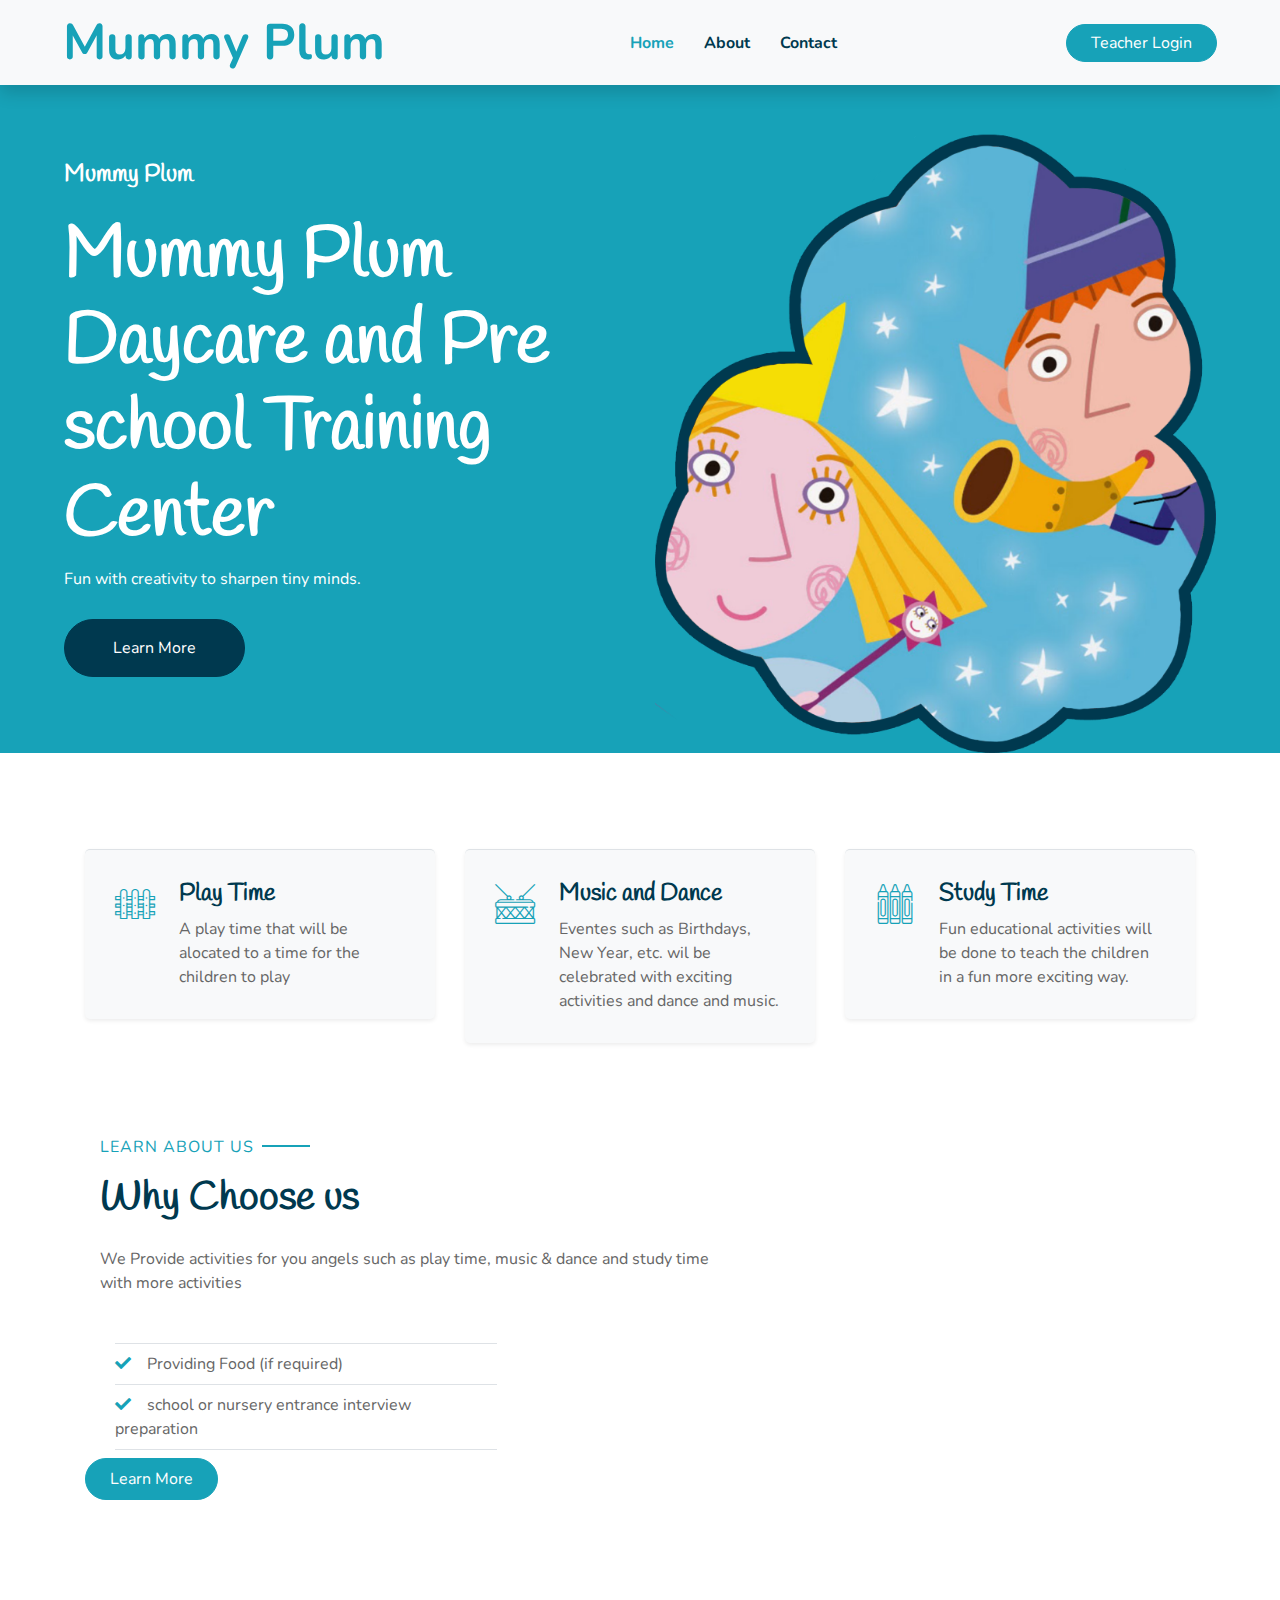
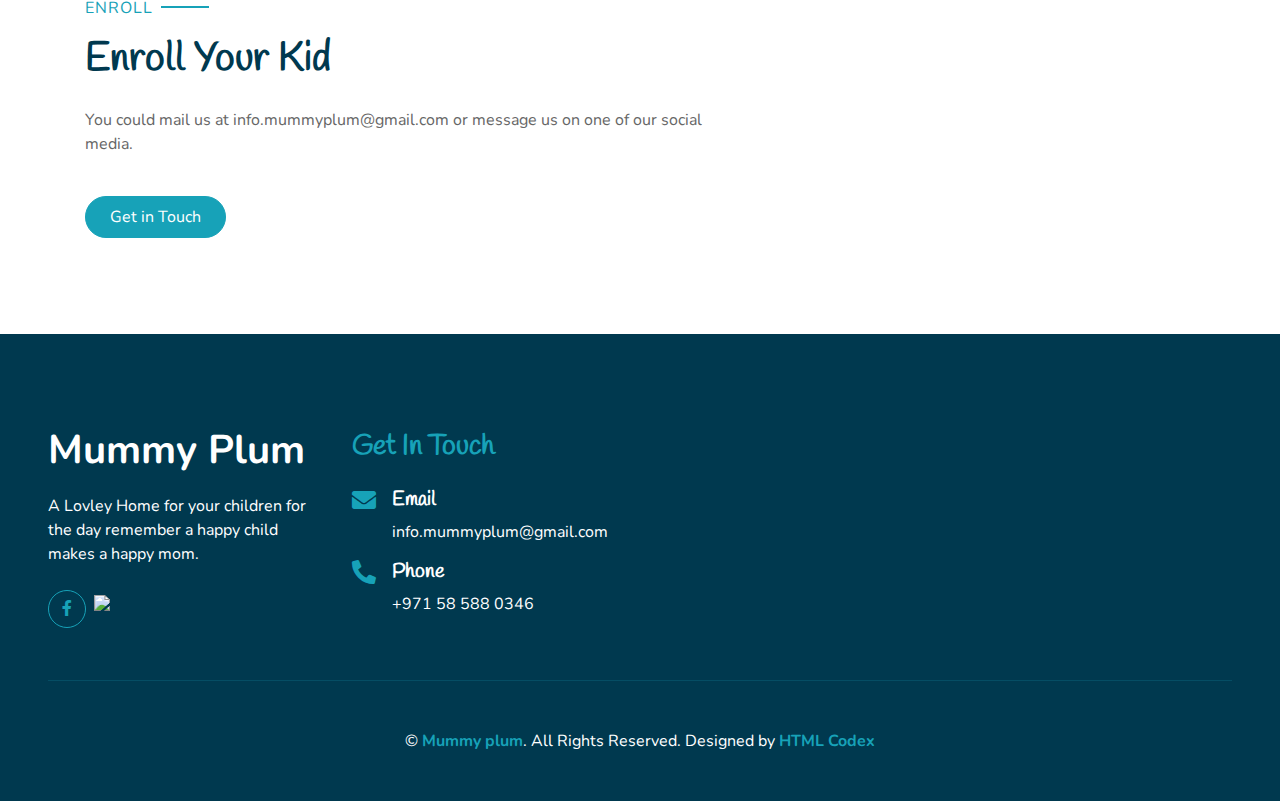
==== commit e029b35c: "header text edit" ====
--- a/index.html
+++ b/index.html
@@ -38,6 +38,7 @@
 
     <!-- Customized Bootstrap Stylesheet -->
     <link href="css/style.css" rel="stylesheet">
+    <link rel="website icon" type="jpg" href="img/1.jpg">
 </head>
 
 <body>
@@ -81,7 +82,7 @@
         <div class="row align-items-center px-3">
             <div class="col-lg-6 text-center text-lg-left">
                 <h4 class="text-white mb-4 mt-5 mt-lg-0">Mummy Plum</h4>
-                <h1 class="display-3 font-weight-bold text-white">Mummy Plum Daycare and Pre school Training</h1>
+                <h1 class="display-3 font-weight-bold text-white">Mummy Plum Daycare and Pre school Training Center</h1>
                 <p class="text-white mb-4">Fun with creativity to sharpen tiny minds.</p>
                 <a href="about.html" class="btn btn-secondary mt-1 py-3 px-5">Learn More</a>
             </div>
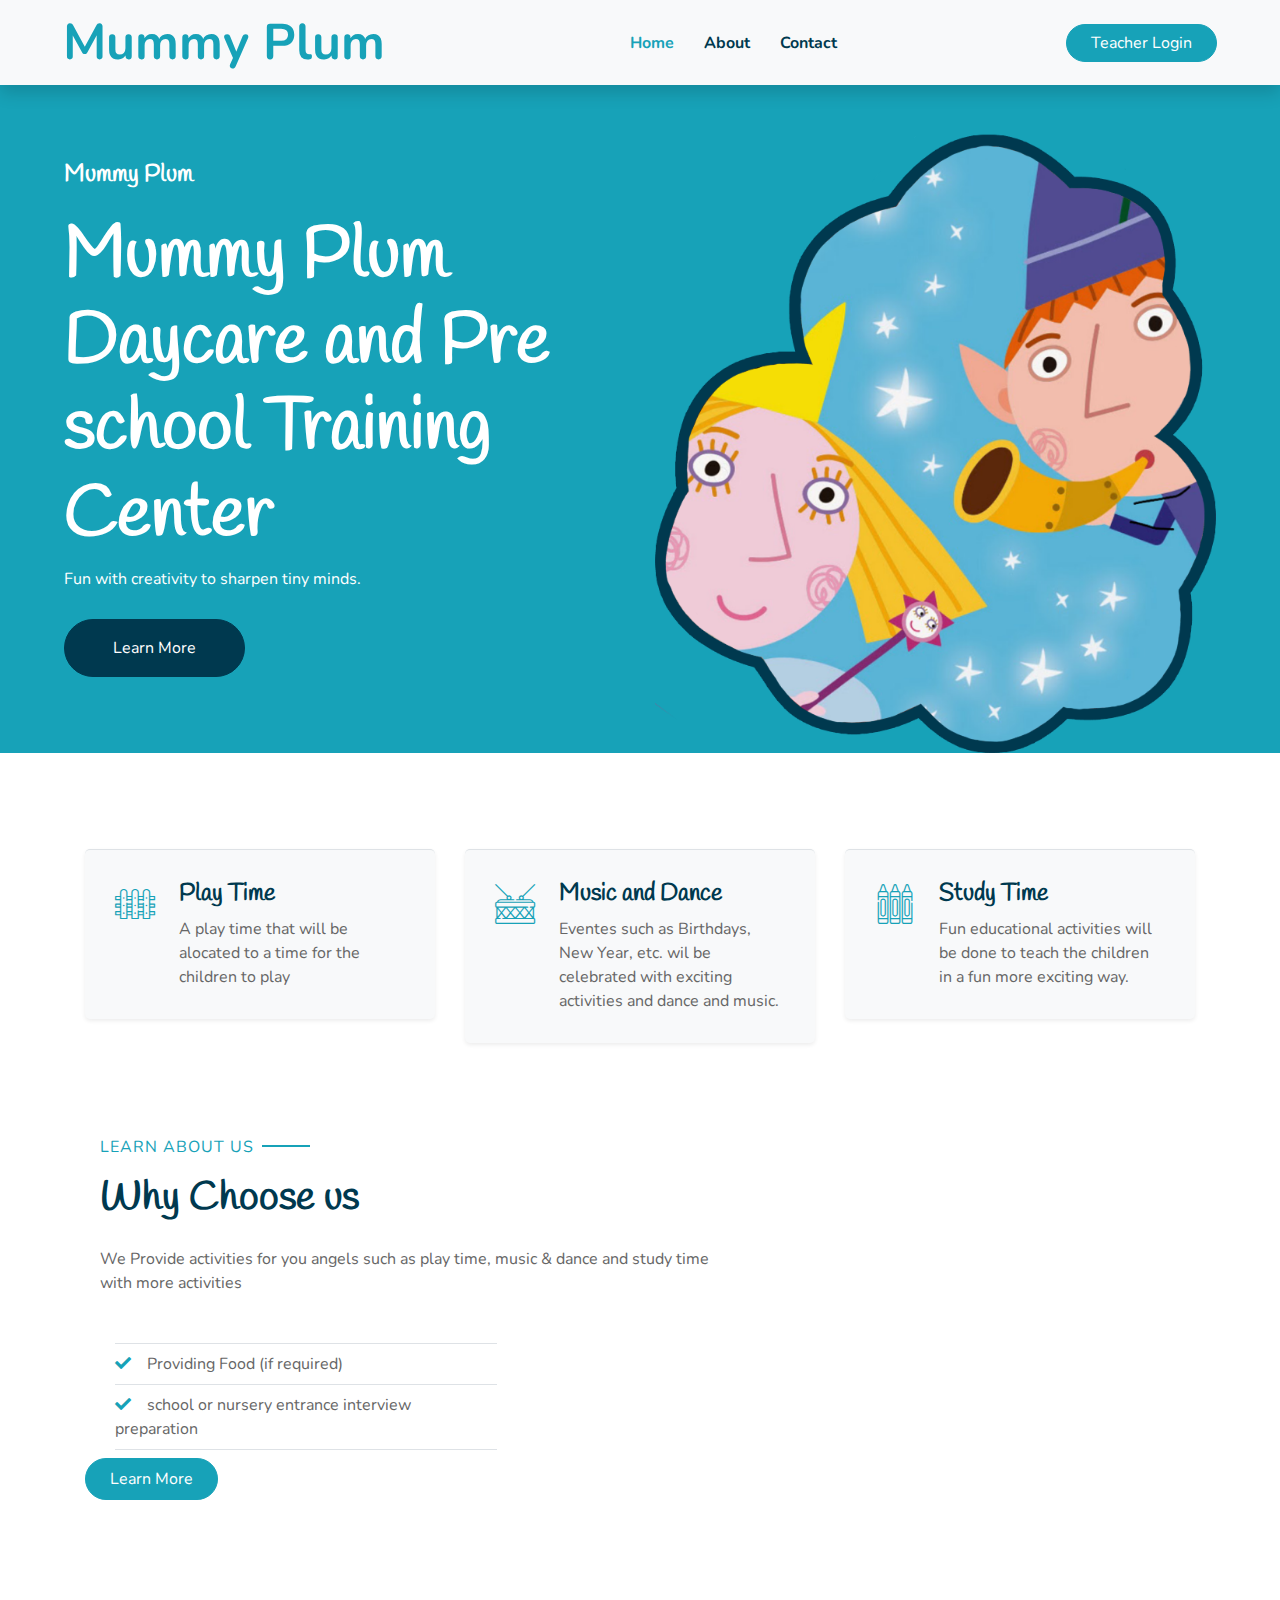
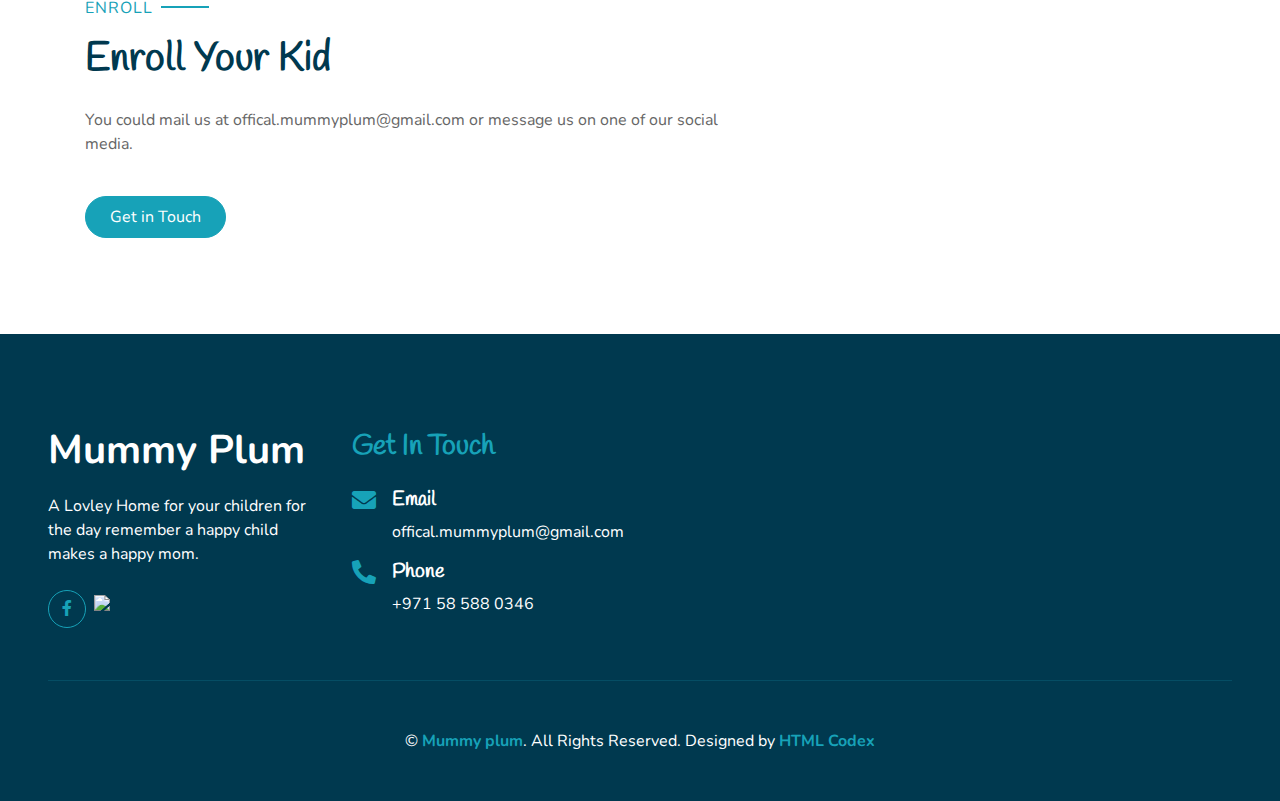
==== commit d7a23bf2: "Update index.html" ====
--- a/index.html
+++ b/index.html
@@ -293,7 +293,7 @@
                 <div class="col-lg-7 mb-5 mb-lg-0">
                     <p class="section-title pr-5"><span class="pr-2">Enroll</span></p>
                     <h1 class="mb-4">Enroll Your Kid</h1>
-                    <p>You could mail us at info.mummyplum@gmail.com or message us on one of our social media.</p>
+                    <p>You could mail us at offical.mummyplum@gmail.com or message us on one of our social media.</p>
                     <ul class="list-inline m-0">
                    <!--  <li class="py-2"><i class="fa fa-check text-success mr-3"></i></li>
                         <li class="py-2"><i class="fa fa-check text-success mr-3"></i>Etsea et sit dolor amet ipsum</li>
@@ -579,7 +579,7 @@
                     <h4 class="fa fa-envelope text-primary"></h4>
                     <div class="pl-3">
                         <h5 class="text-white">Email</h5>
-                        <p>info.mummyplum@gmail.com</p>
+                        <p>offical.mummyplum@gmail.com</p>
                     </div>
                 </div>
                 <div class="d-flex">
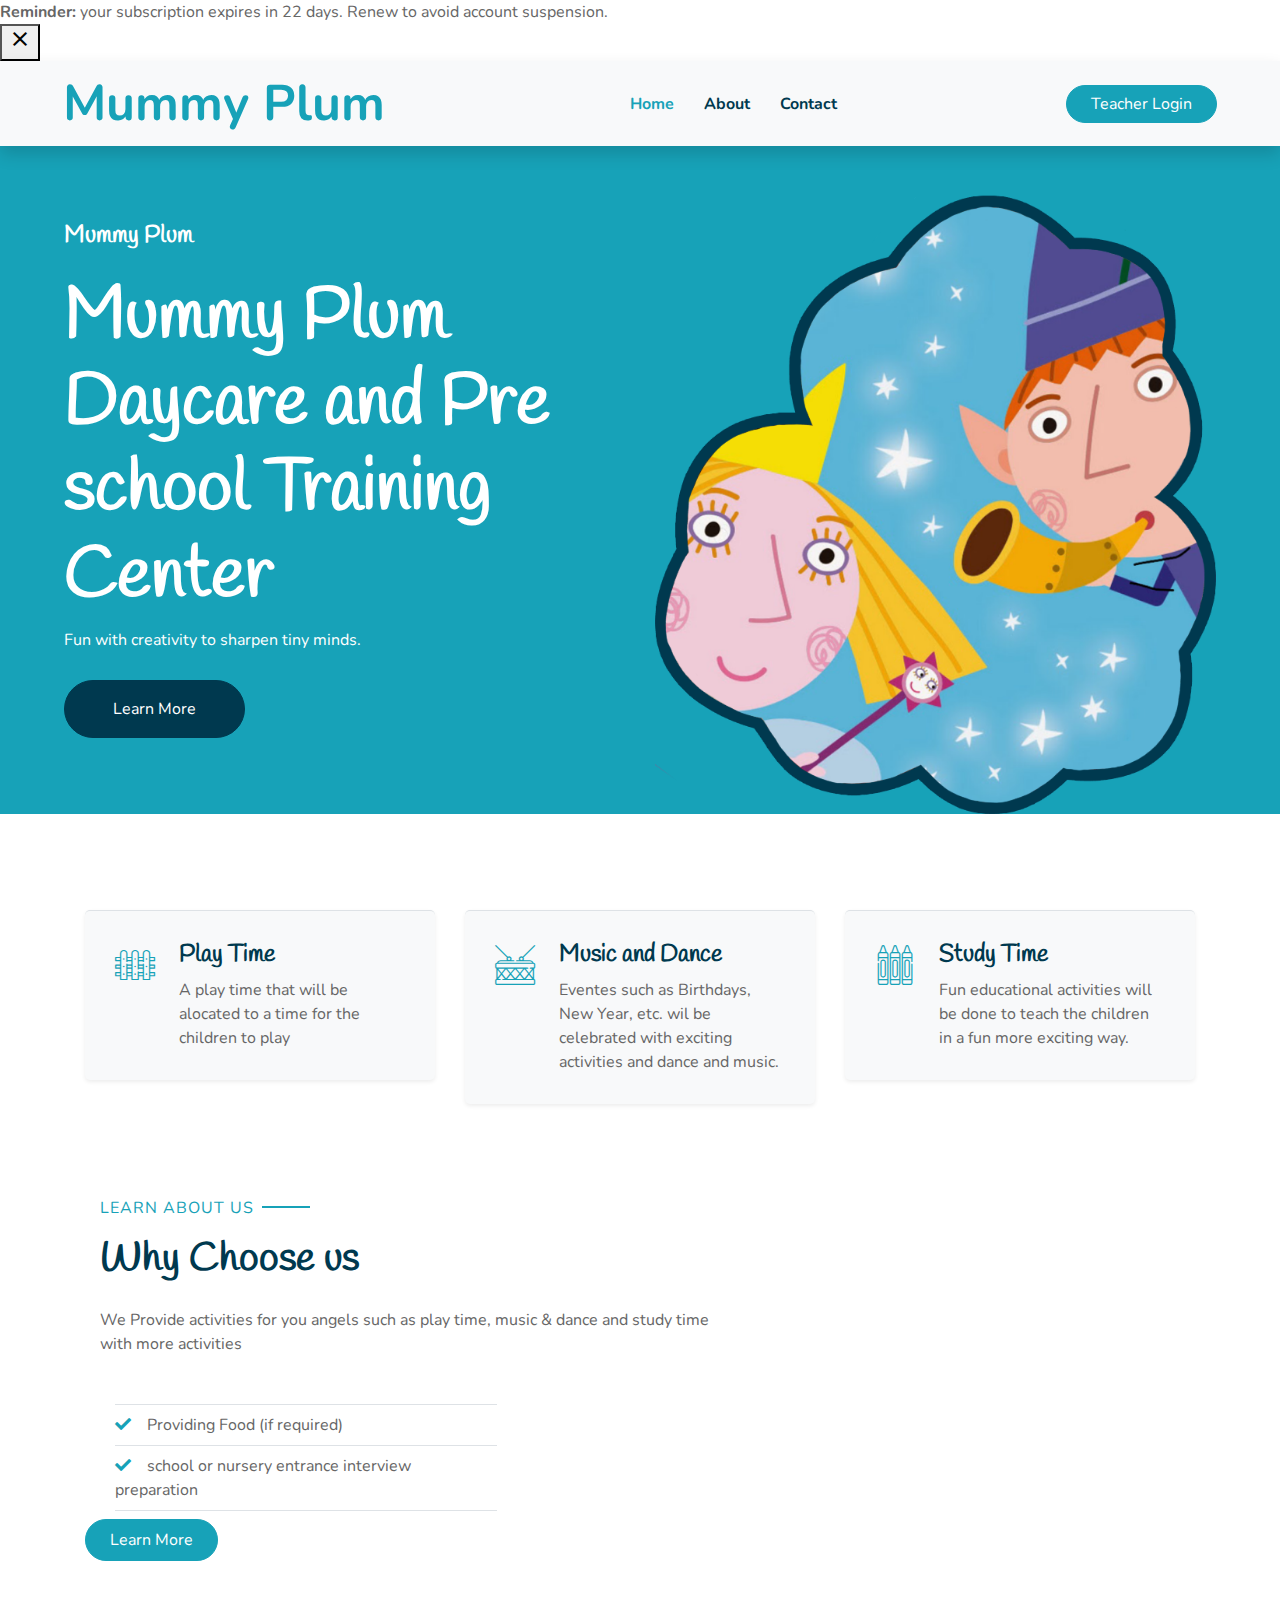
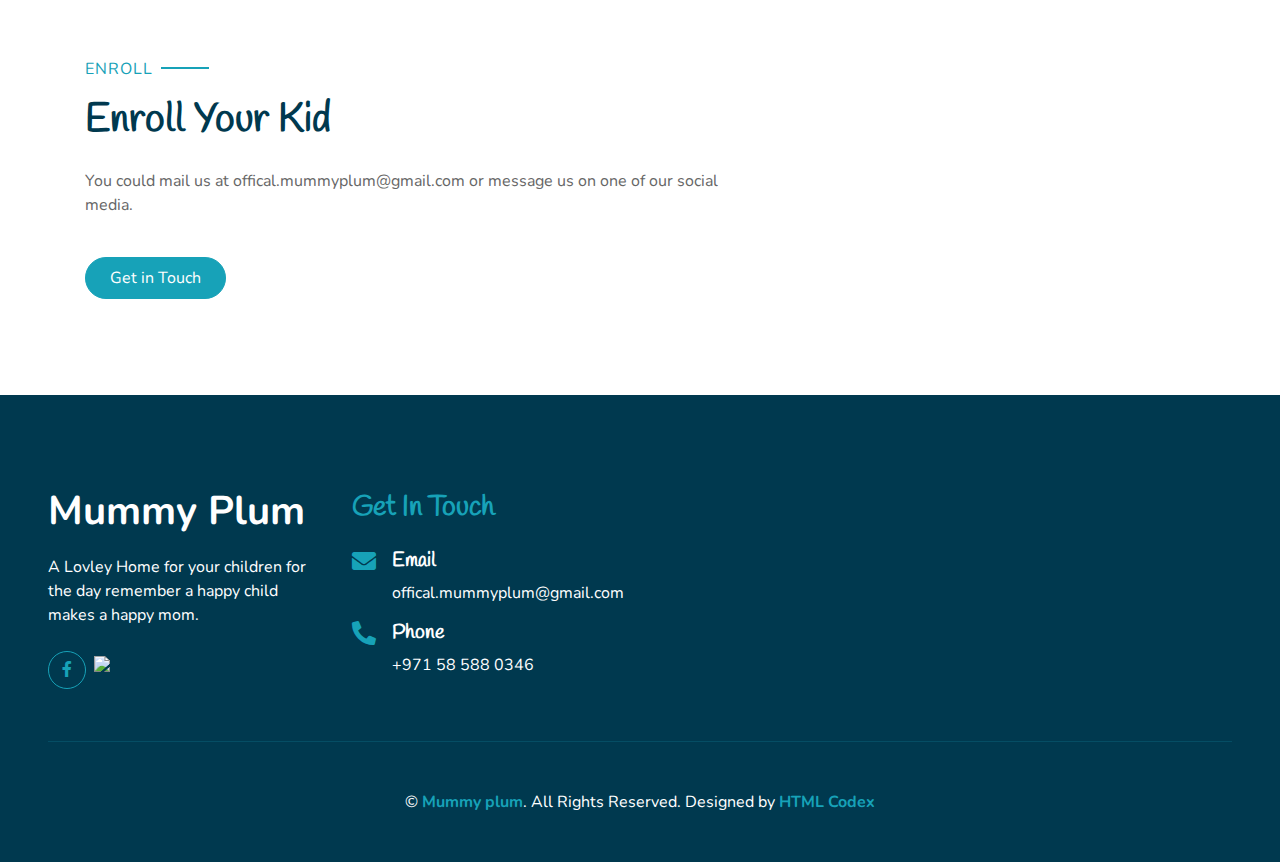
==== commit 57c05b79: "Update index.html" ====
--- a/index.html
+++ b/index.html
@@ -28,6 +28,7 @@
 
     <!-- Font Awesome -->
     <link href="https://cdnjs.cloudflare.com/ajax/libs/font-awesome/5.10.0/css/all.min.css" rel="stylesheet">
+    <link href="https://fonts.googleapis.com/icon?family=Material+Icons" rel="stylesheet">
 
     <!-- Flaticon Font -->
     <link href="lib/flaticon/font/flaticon.css" rel="stylesheet">
@@ -42,6 +43,18 @@
 </head>
 
 <body>
+    <div class="banner">
+    <div class="banner__content">
+      <div class="banner__text">
+        <strong>Reminder:</strong> your subscription expires in 22 days. Renew to avoid account suspension.
+      </div>
+      <button class="banner__close" type="button">
+        <span class="material-icons">
+          close
+        </span>
+      </button>
+    </div>
+  </div>
     <!-- Navbar Start -->
     <div class="container-fluid bg-light position-relative shadow">
         <nav class="navbar navbar-expand-lg bg-light navbar-light py-3 py-lg-0 px-0 px-lg-5">
@@ -561,7 +574,7 @@
                     <a class="btn btn-outline-primary rounded-circle text-center mr-2 px-0"
                         style="width: 38px; height: 38px;" href="#"><i class="fab fa-instagram"></i></a>
                 -->
-		<a class="suppoprt-me" href="https://www.buymeacoffee.com/mummyplum" target="_blank"><img src="https://img.buymeacoffee.com/button-api/?text=Buy me a Coffee&nbsp&emoji=&slug=marioduarte&button_colour=FF5F5F&font_colour=ffffff&font_family=Cookie&outline_colour=000000&coffee_colour=FFDD00"></a>
+		<a class="suppoprt-me" href="https://www.buymeacoffee.com/off.mummyplum" target="_blank"><img src="https://img.buymeacoffee.com/button-api/?text=Buy me a Coffee&nbsp&emoji=&slug=marioduarte&button_colour=FF5F5F&font_colour=ffffff&font_family=Cookie&outline_colour=000000&coffee_colour=FFDD00"></a>
                 </div>
 
             </div>
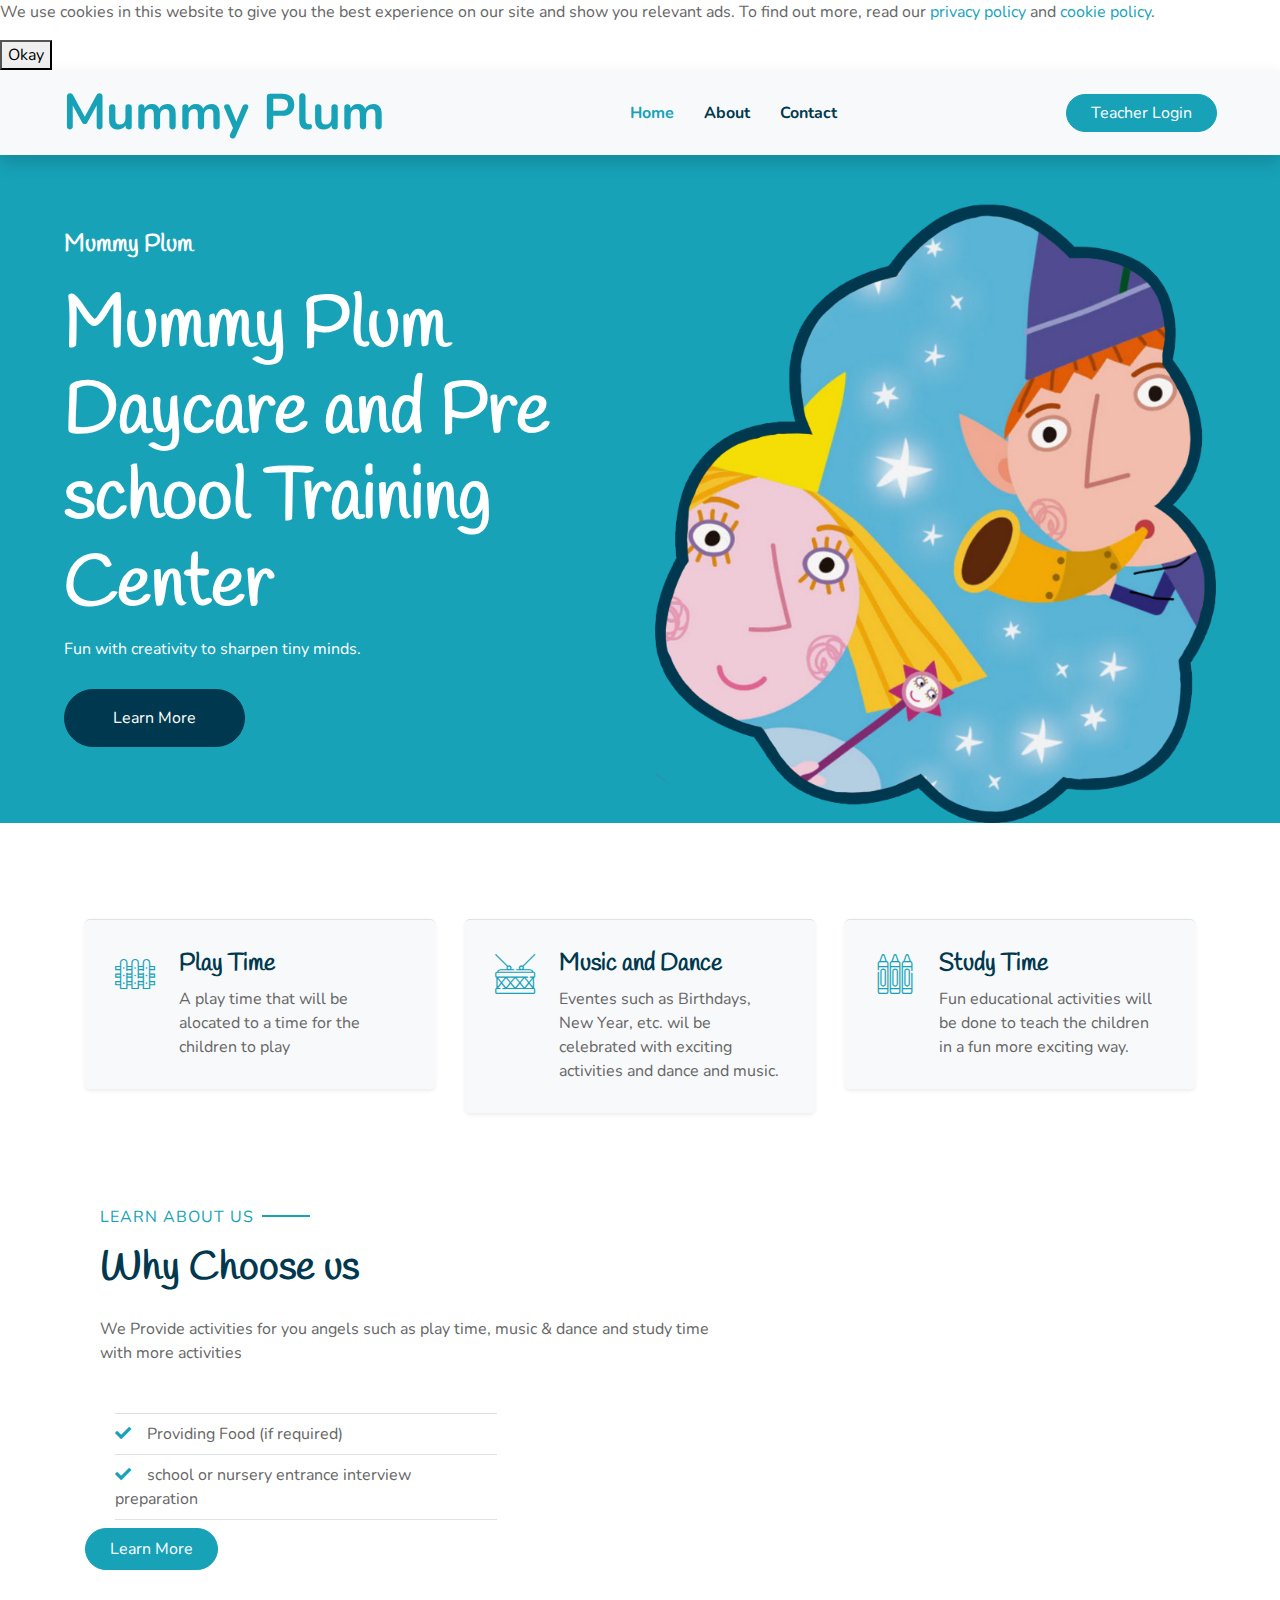
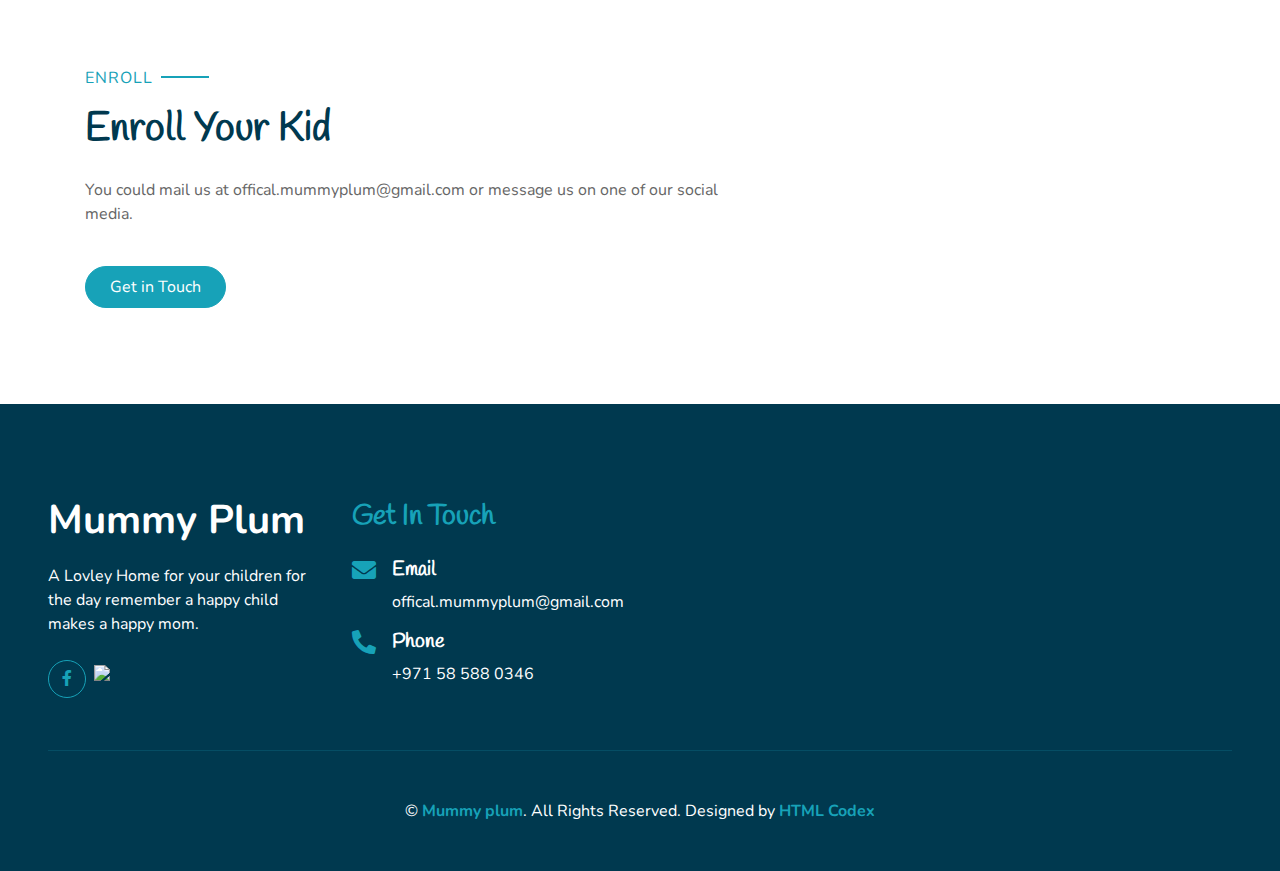
==== commit a7ec7611: "Update index.html" ====
--- a/index.html
+++ b/index.html
@@ -43,18 +43,17 @@
 </head>
 
 <body>
-    <div class="banner">
-    <div class="banner__content">
-      <div class="banner__text">
-        <strong>Reminder:</strong> your subscription expires in 22 days. Renew to avoid account suspension.
-      </div>
-      <button class="banner__close" type="button">
-        <span class="material-icons">
-          close
-        </span>
+    <div class="cookie-container">
+      <p>
+        We use cookies in this website to give you the best experience on our
+        site and show you relevant ads. To find out more, read our
+        <a href="#">privacy policy</a> and <a href="#">cookie policy</a>.
+      </p>
+
+      <button class="cookie-btn">
+        Okay
       </button>
     </div>
-  </div>
     <!-- Navbar Start -->
     <div class="container-fluid bg-light position-relative shadow">
         <nav class="navbar navbar-expand-lg bg-light navbar-light py-3 py-lg-0 px-0 px-lg-5">
--- a/css/style.css
+++ b/css/style.css
@@ -9749,8 +9749,8 @@
 .back-to-top {
   position: fixed;
   display: none;
-  right: 30px;
-  bottom: 30px;
+  right: 100px;
+  bottom: 10px;
   z-index: 11;
   animation: action 1s infinite alternate;
 }
@@ -9864,3 +9864,32 @@
   padding: 0;
   list-style-type: none;
 }
+.banner {
+  background: #009579;
+}
+
+.banner__content {
+  padding: 16px;
+  max-width: 500px;
+  margin: 0 auto;
+  display: flex;
+  align-items: center;
+}
+
+.banner__text {
+  flex-grow: 1;
+  line-height: 1.4;
+  font-family: "Quicksand", sans-serif;
+}
+
+.banner__close {
+  background: none;
+  border: none;
+  cursor: pointer;
+}
+
+.banner__text,
+.banner__close > span {
+  color: #ffffff;
+}
+
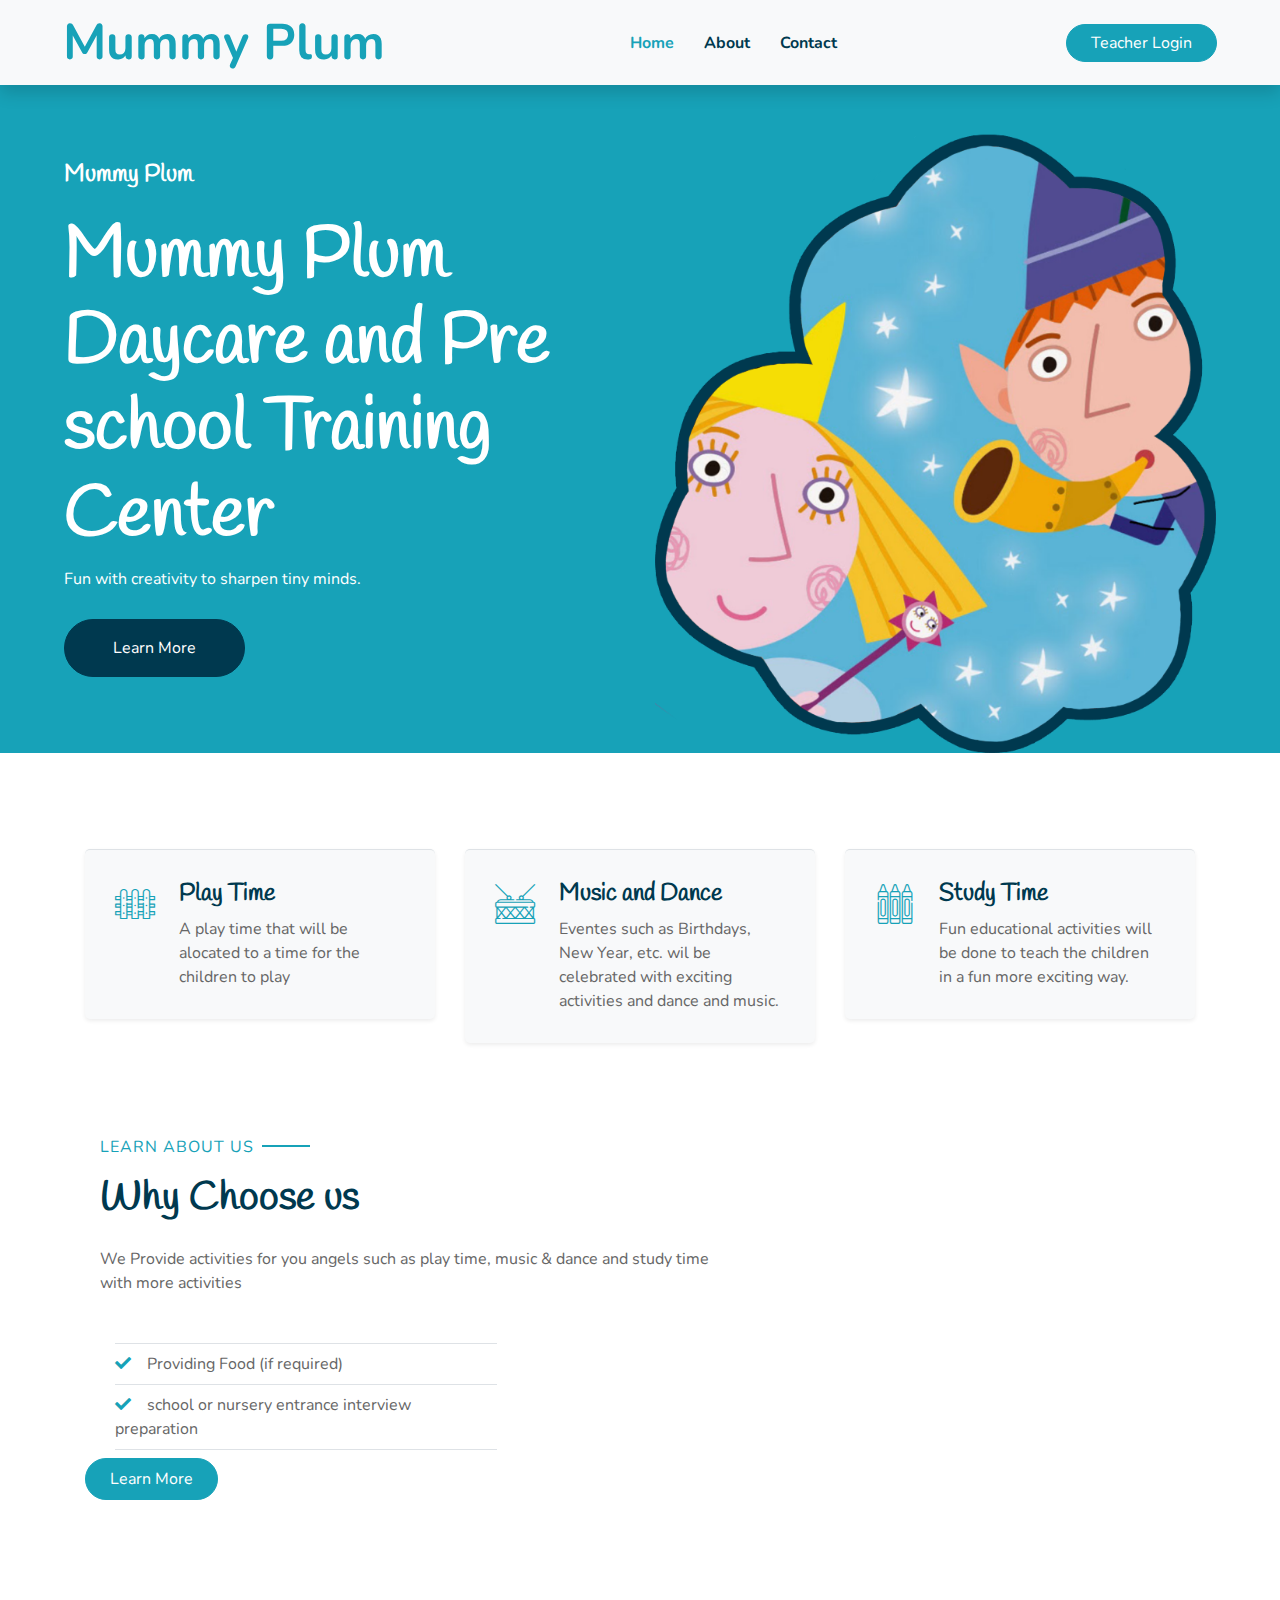
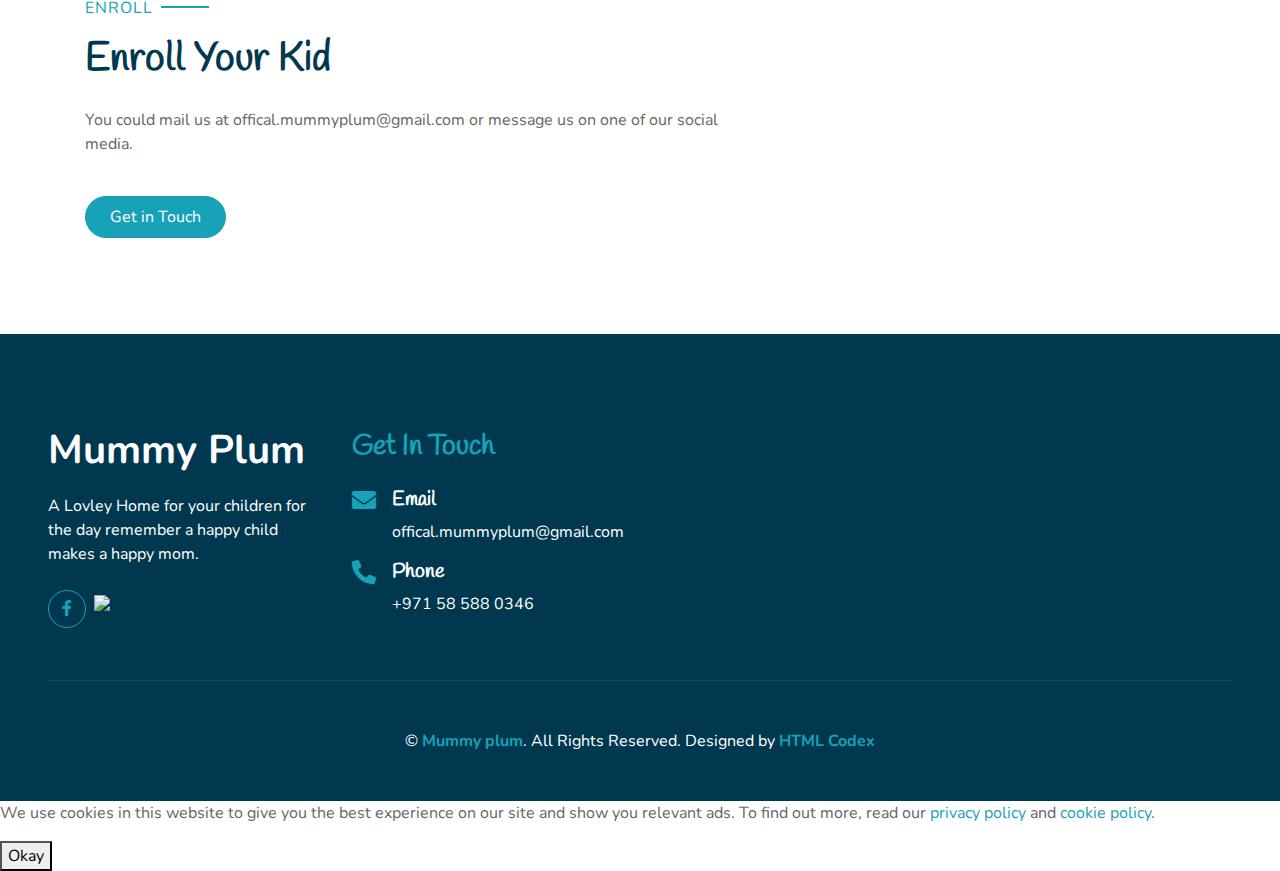
==== commit 45dd2a18: "Update index.html" ====
--- a/index.html
+++ b/index.html
@@ -43,17 +43,6 @@
 </head>
 
 <body>
-    <div class="cookie-container">
-      <p>
-        We use cookies in this website to give you the best experience on our
-        site and show you relevant ads. To find out more, read our
-        <a href="#">privacy policy</a> and <a href="#">cookie policy</a>.
-      </p>
-
-      <button class="cookie-btn">
-        Okay
-      </button>
-    </div>
     <!-- Navbar Start -->
     <div class="container-fluid bg-light position-relative shadow">
         <nav class="navbar navbar-expand-lg bg-light navbar-light py-3 py-lg-0 px-0 px-lg-5">
@@ -643,6 +632,17 @@
 
     <!-- Back to Top -->
     <a href="#" class="btn btn-primary p-3 back-to-top"><i class="fa fa-angle-double-up"></i></a>
+        <div class="cookie-container">
+      <p>
+        We use cookies in this website to give you the best experience on our
+        site and show you relevant ads. To find out more, read our
+        <a href="#">privacy policy</a> and <a href="#">cookie policy</a>.
+      </p>
+
+      <button class="cookie-btn">
+        Okay
+      </button>
+    </div>
 
 
     <!-- JavaScript Libraries -->
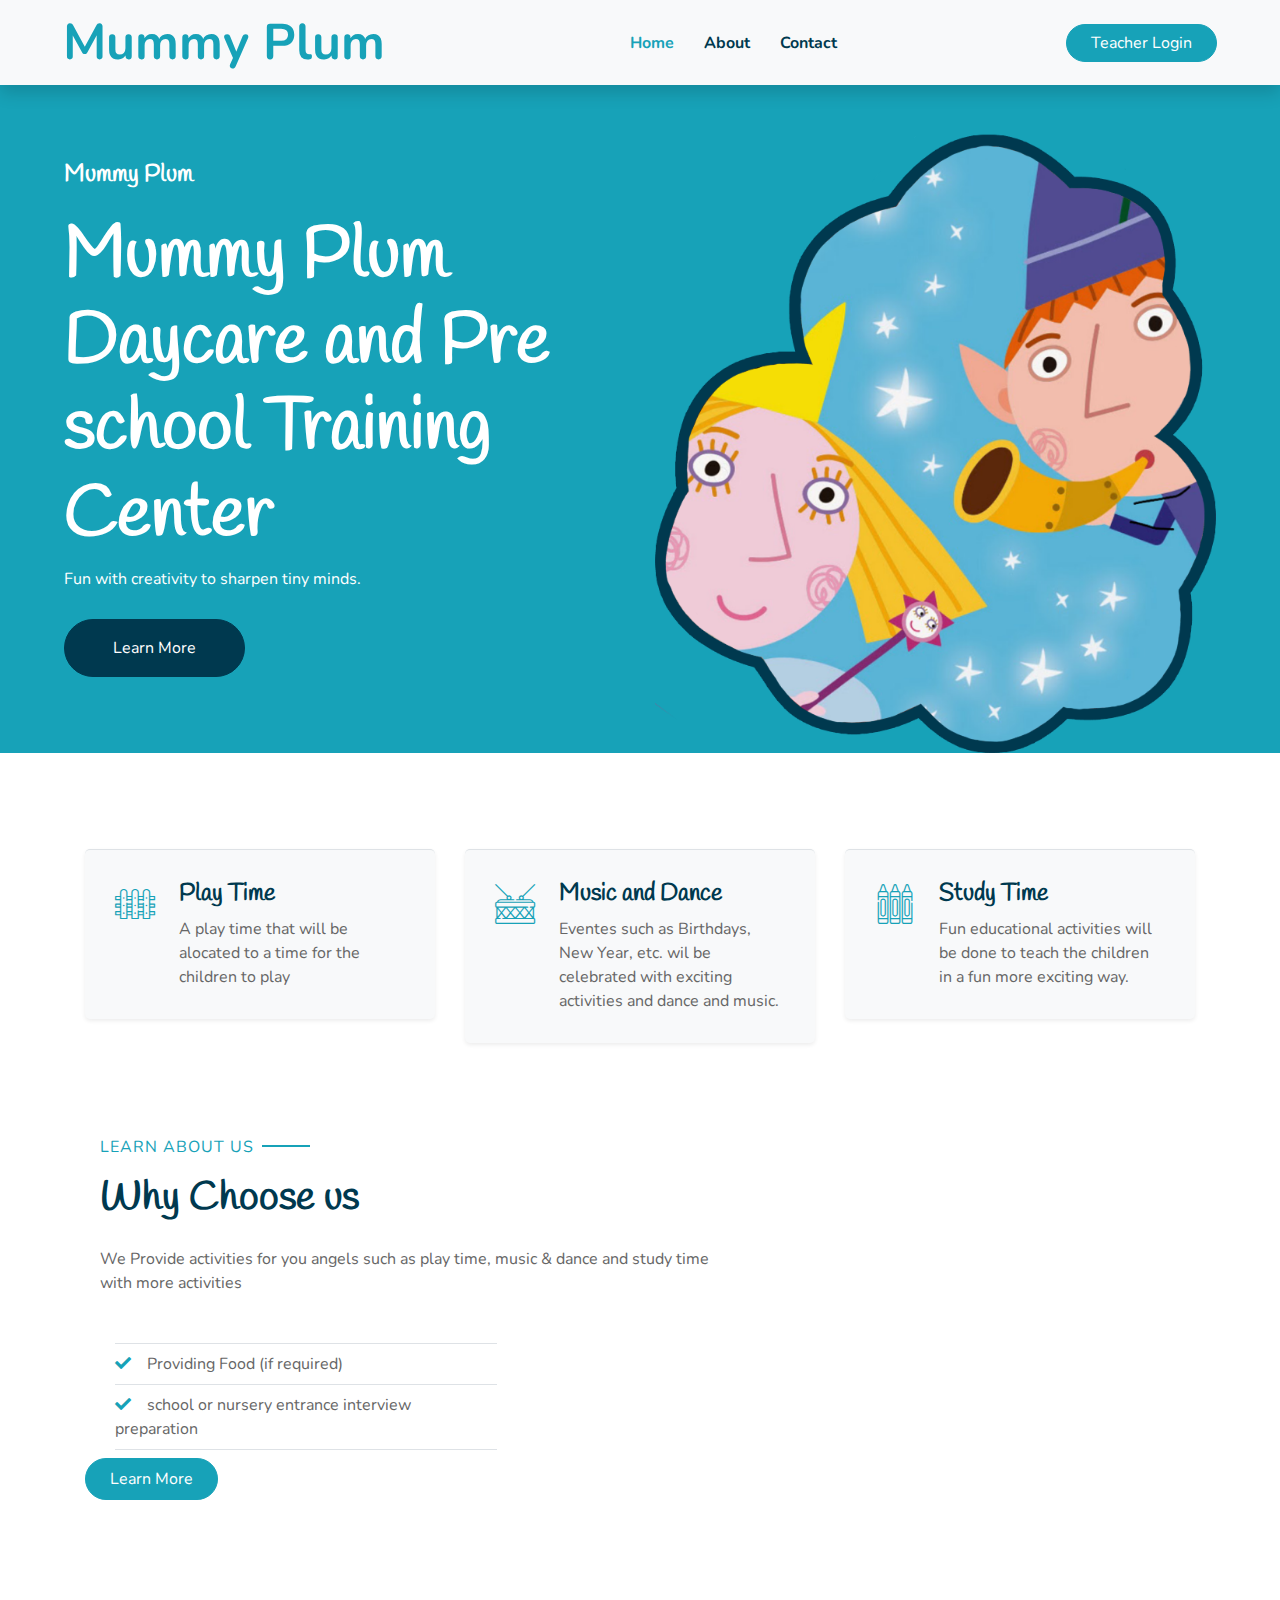
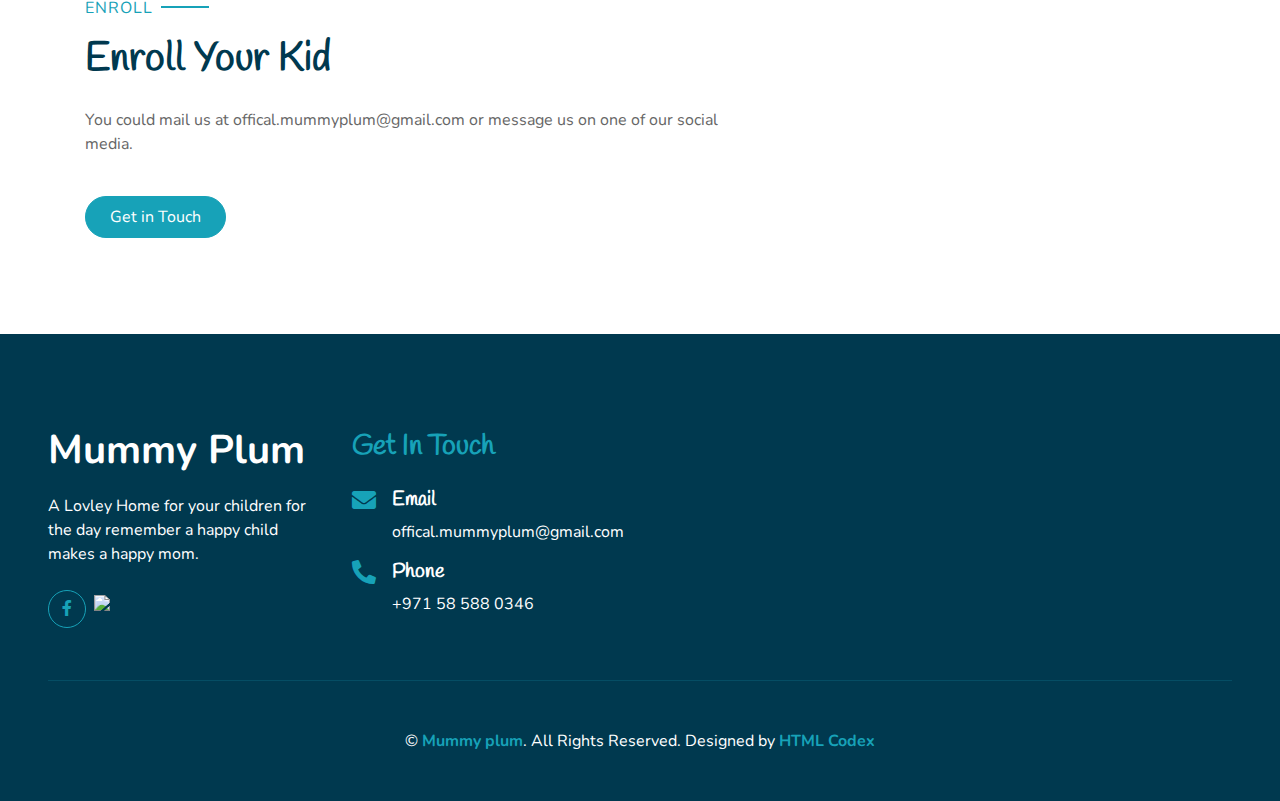
==== commit 689536fc: "cookie" ====
--- a/index.html
+++ b/index.html
@@ -632,7 +632,7 @@
 
     <!-- Back to Top -->
     <a href="#" class="btn btn-primary p-3 back-to-top"><i class="fa fa-angle-double-up"></i></a>
-        <div class="cookie-container">
+     <!--   <div class="cookie-container">
       <p>
         We use cookies in this website to give you the best experience on our
         site and show you relevant ads. To find out more, read our
@@ -642,7 +642,7 @@
       <button class="cookie-btn">
         Okay
       </button>
-    </div>
+    </div>-->
 
 
     <!-- JavaScript Libraries -->
